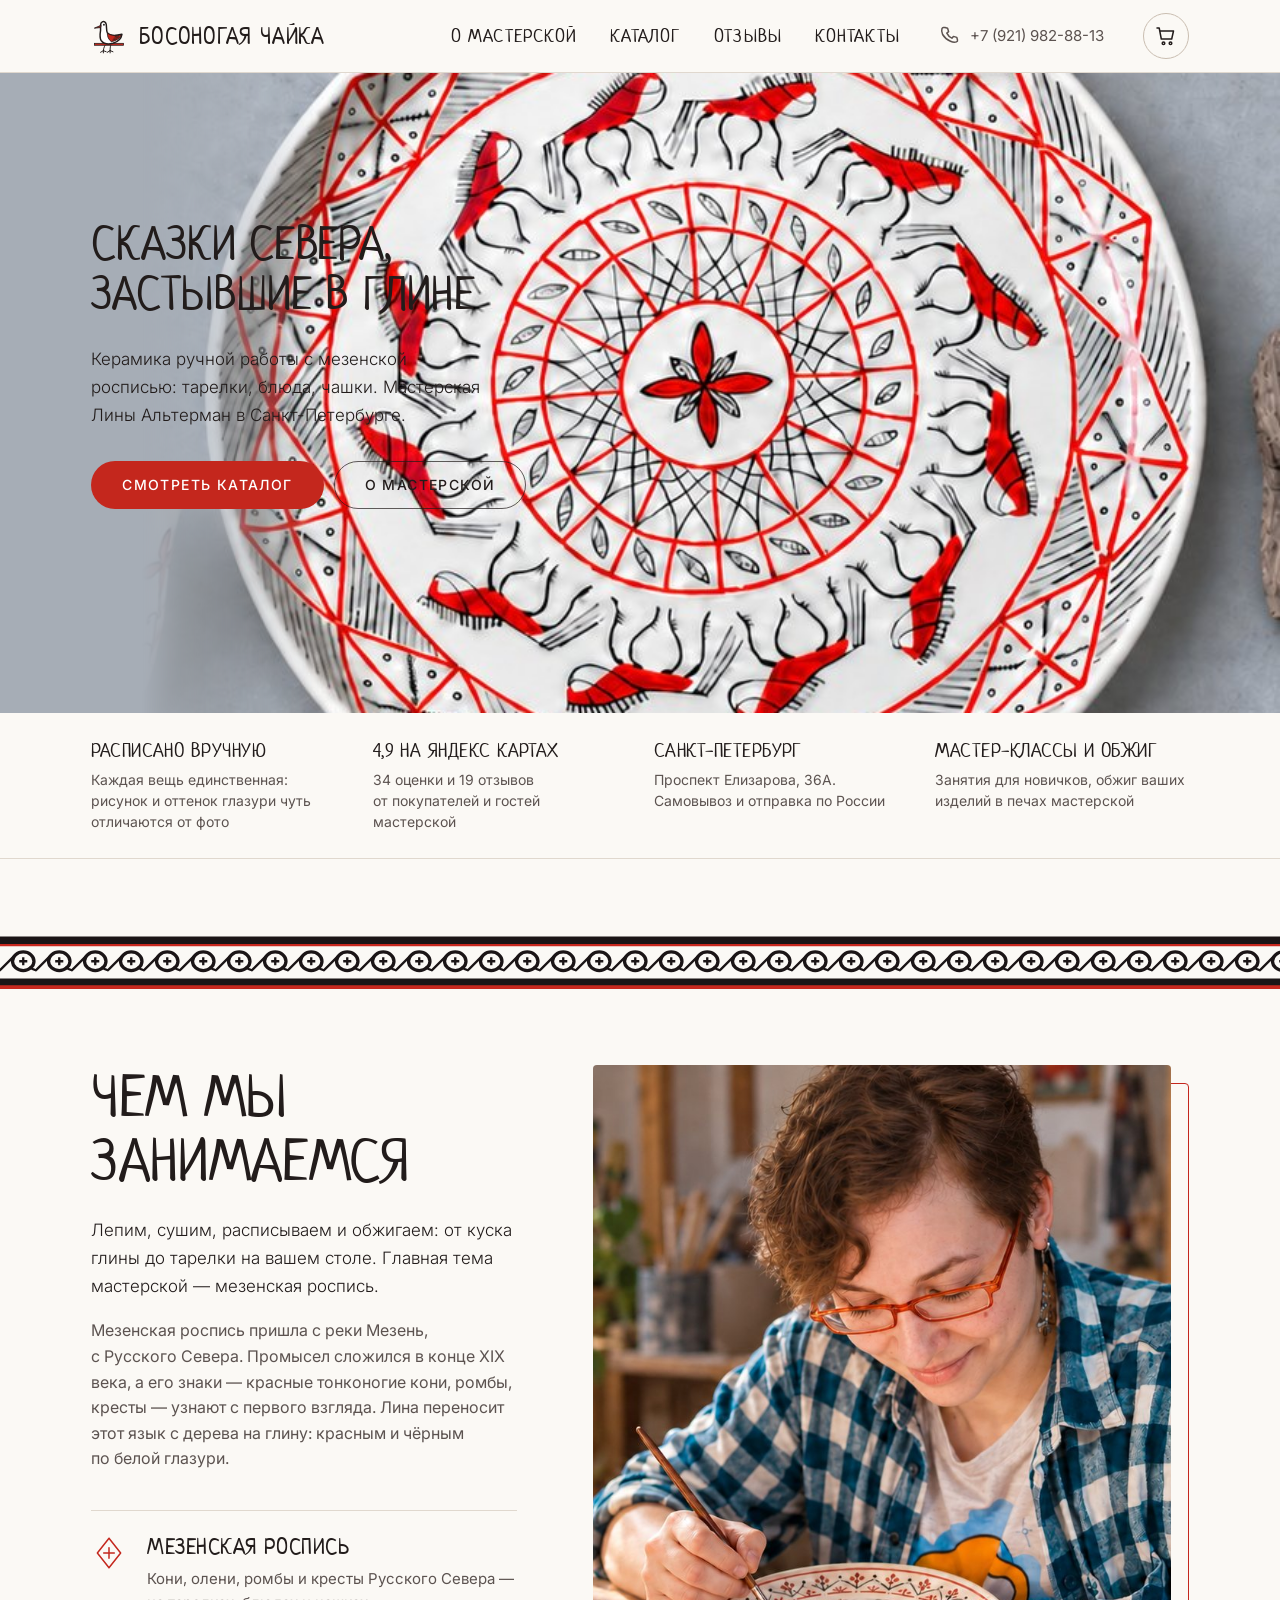
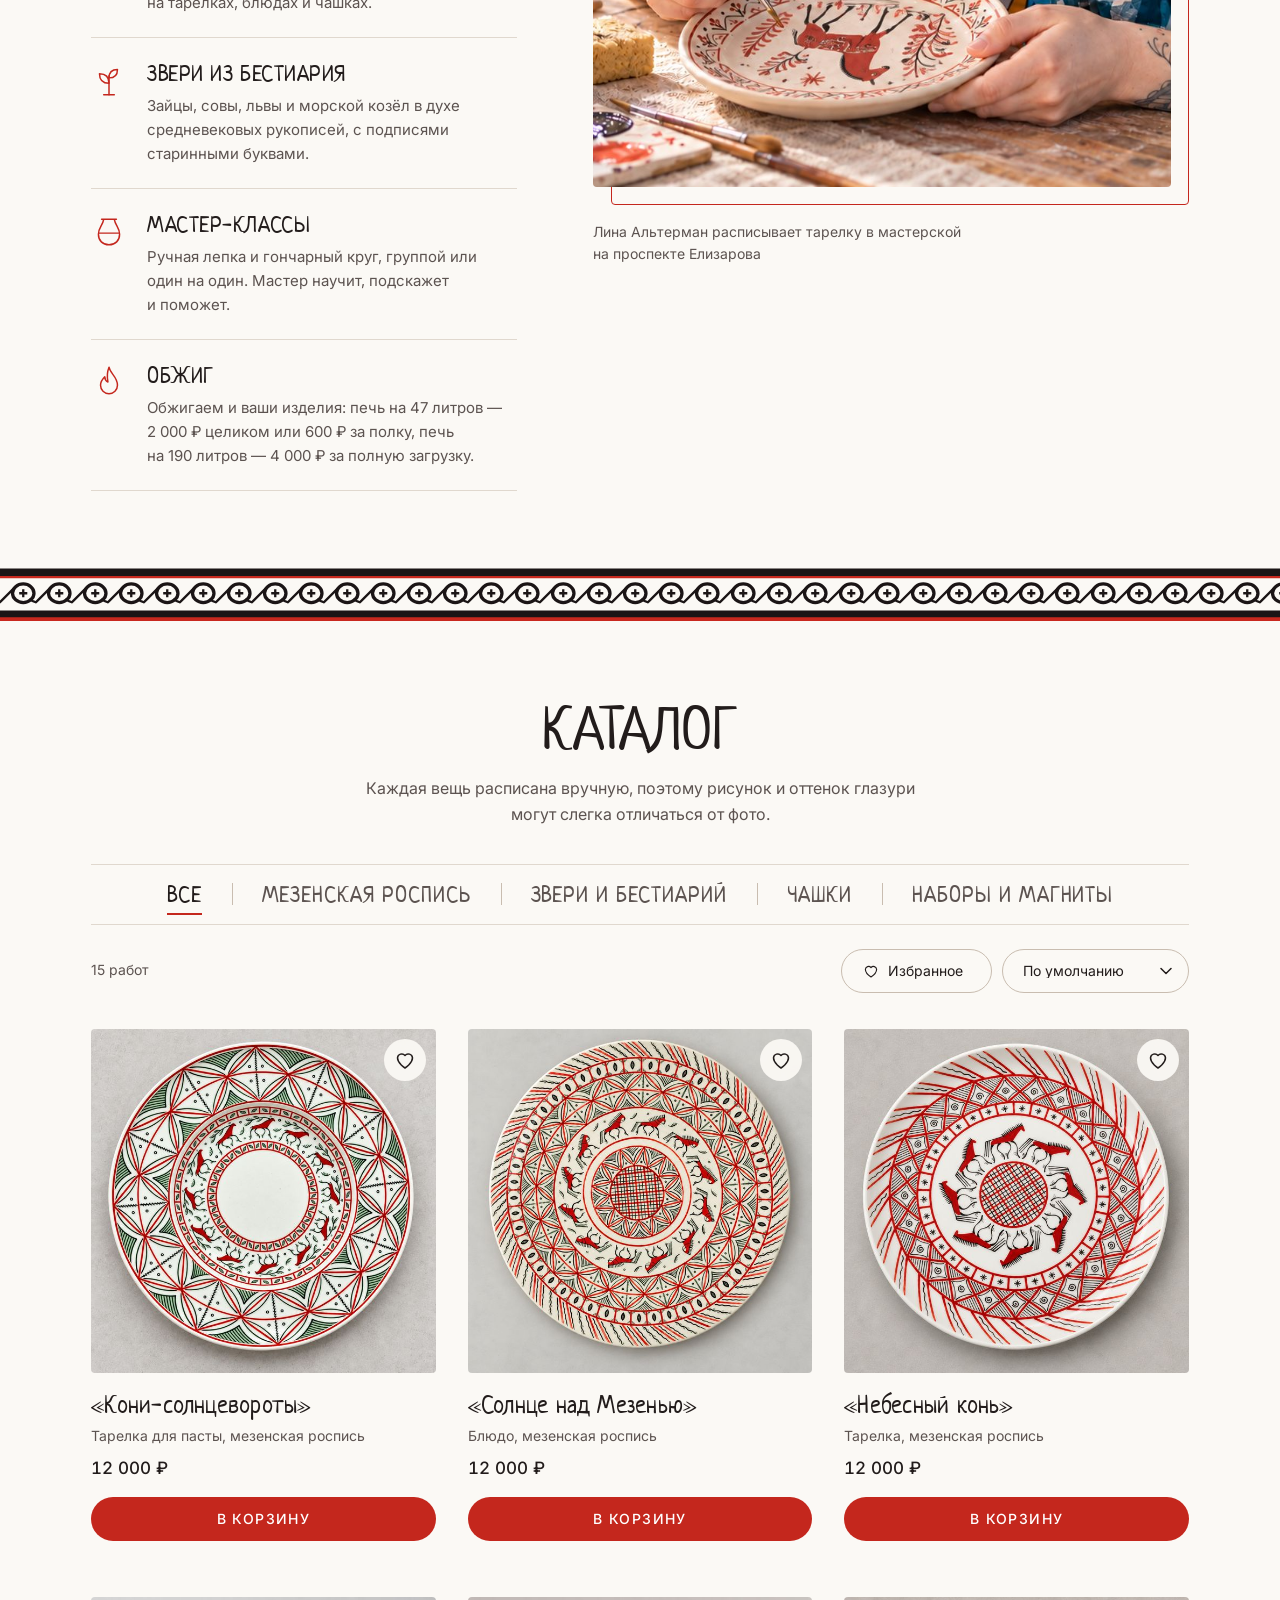
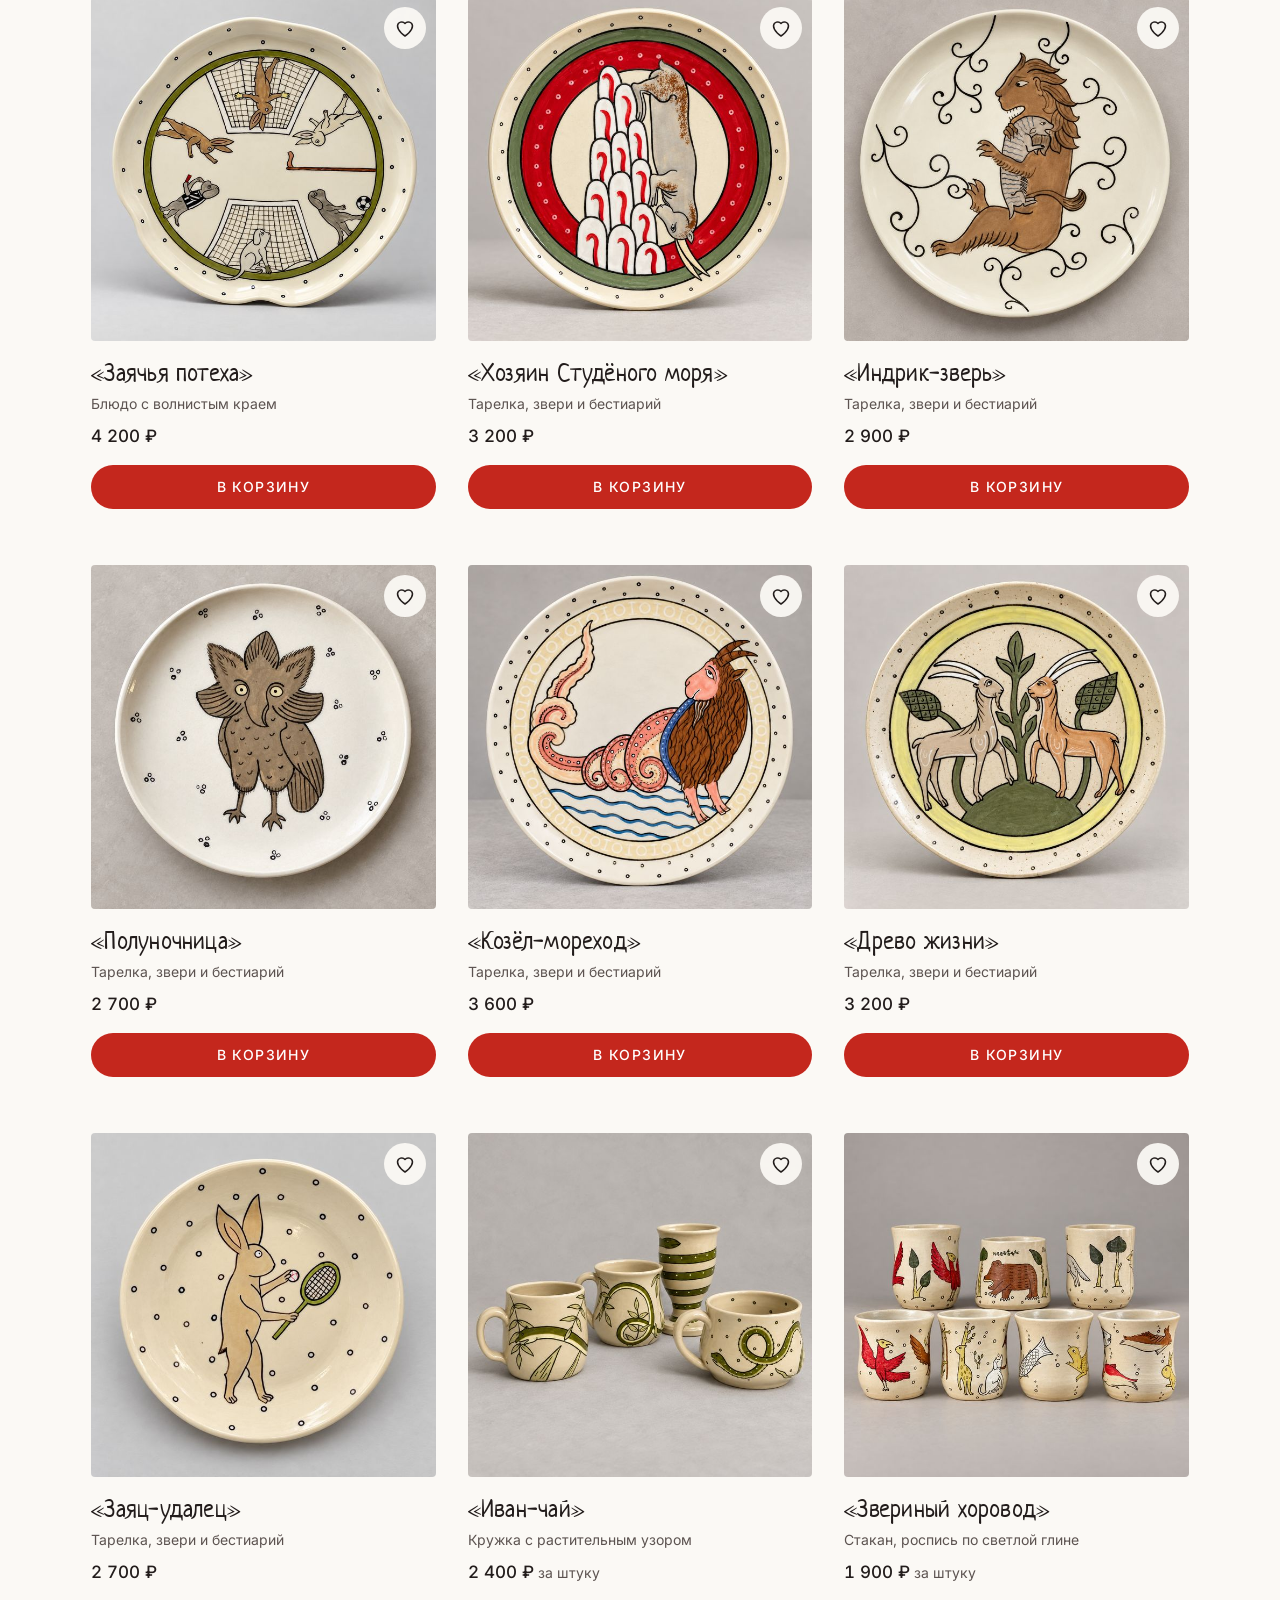
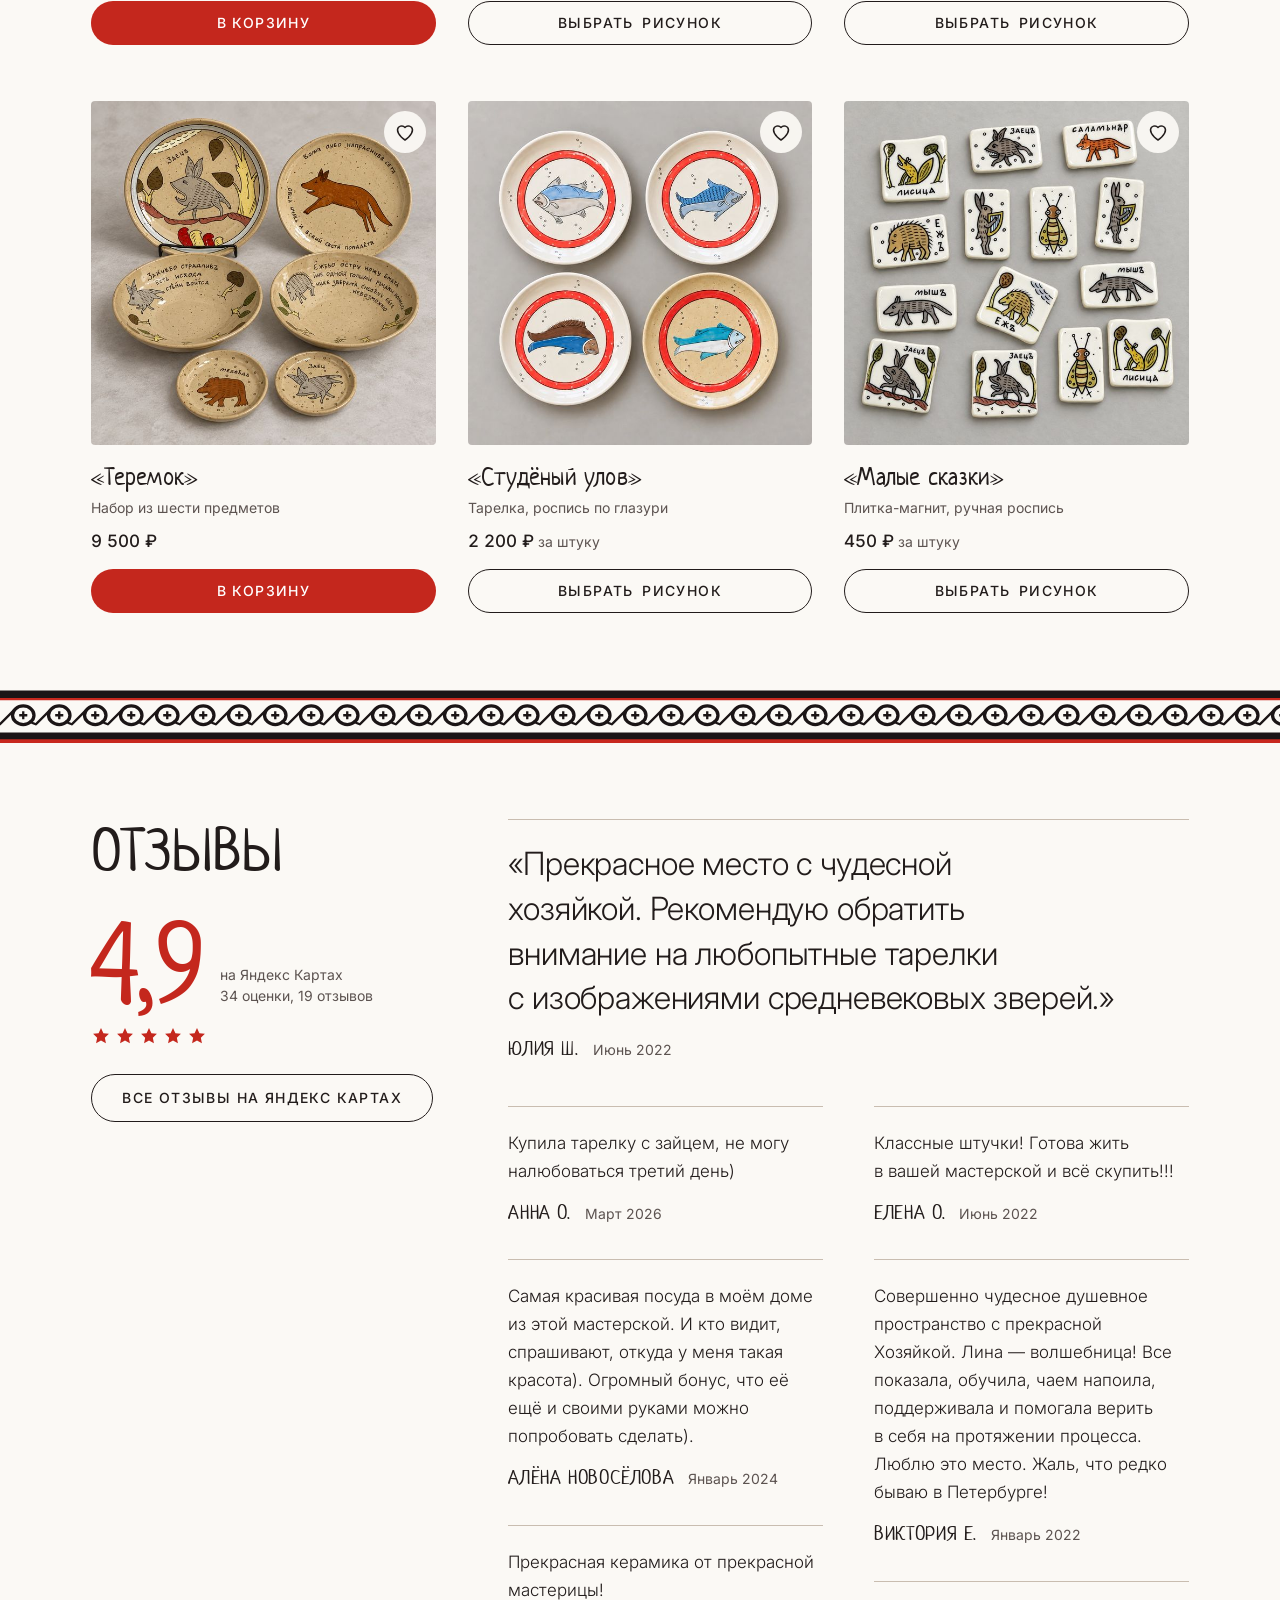
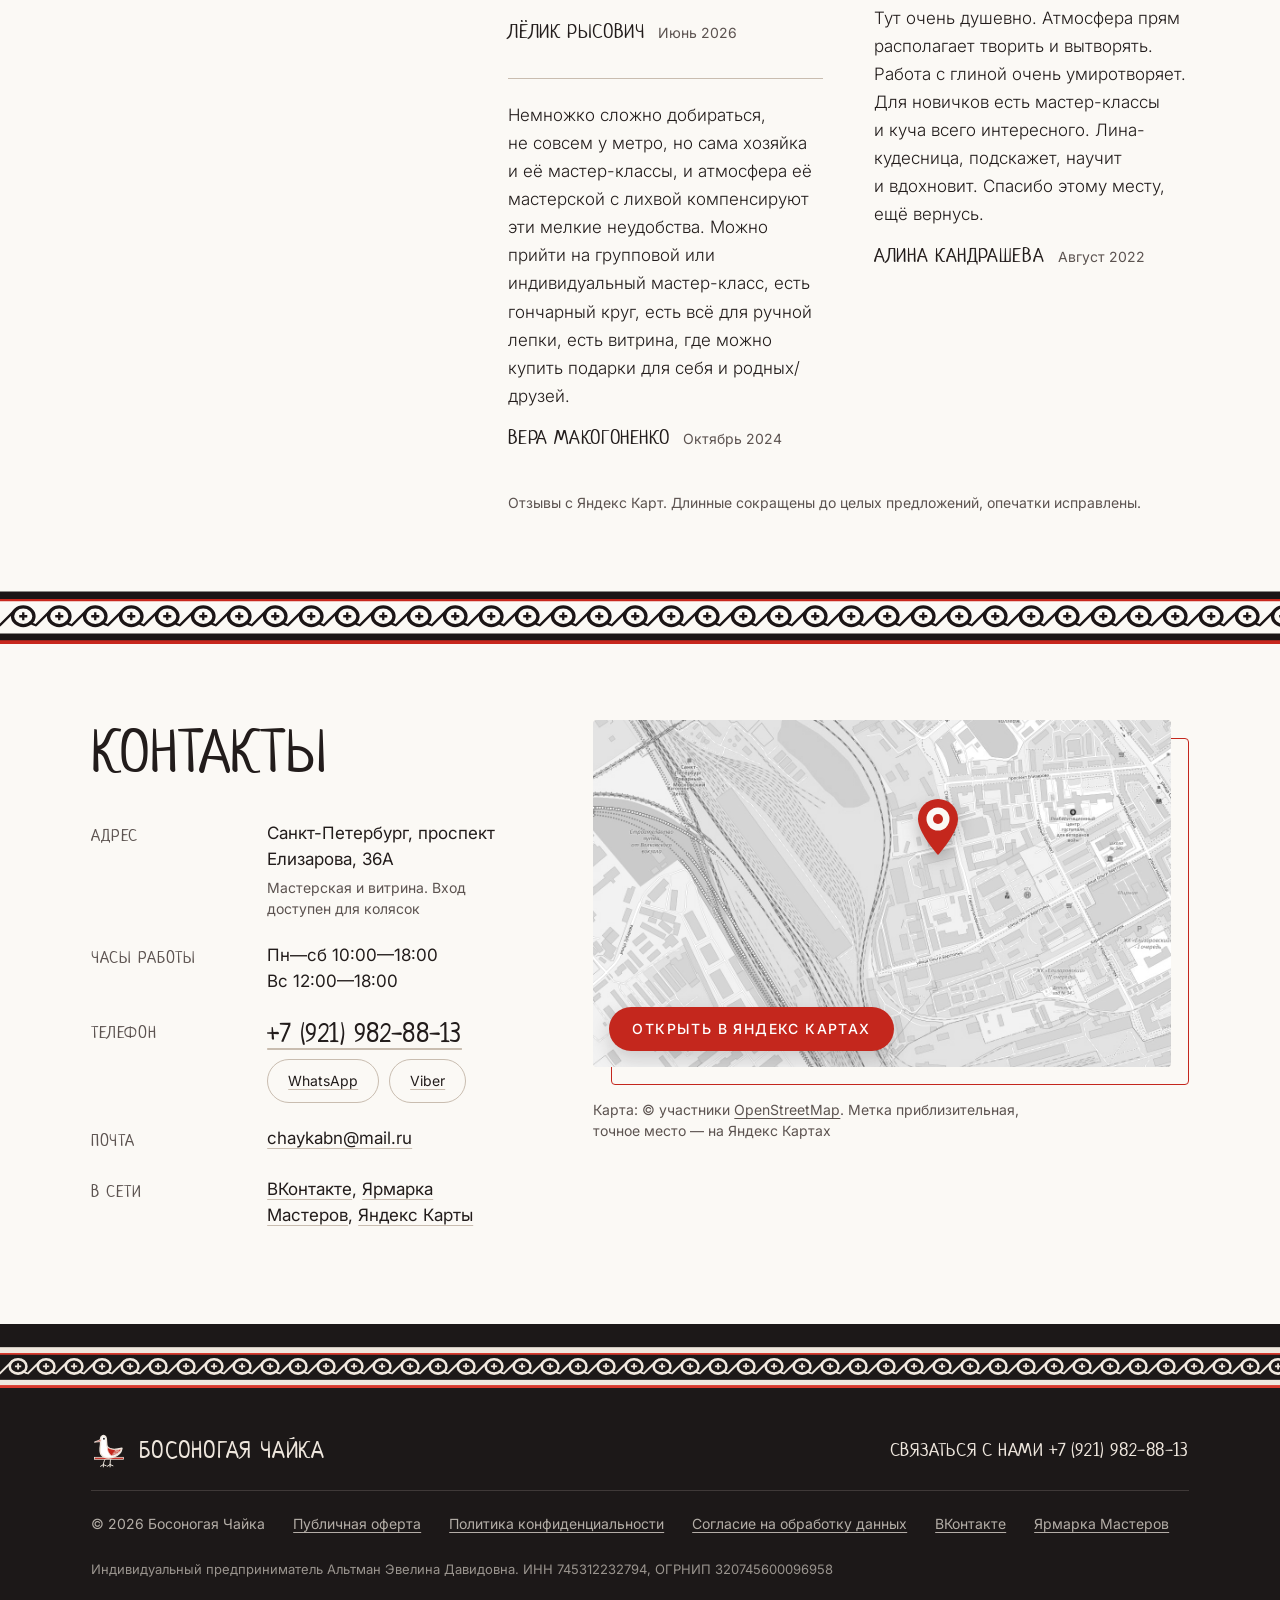
==== index.html @ a116b10f "Add files via upload" ====
<!doctype html>
<html lang="ru">
<head>
<meta charset="utf-8">
<meta name="viewport" content="width=device-width, initial-scale=1, viewport-fit=cover">
<meta name="description" content="Интернет-магазин авторской керамики с мезенской росписью: тарелки, блюда, чашки ручной работы. Мастерская Лины Альтерман, Санкт-Петербург.">
<meta name="theme-color" content="#fbf9f5">
<title>Босоногая Чайка — керамика с мезенской росписью, Санкт-Петербург</title>
<link rel="icon" type="image/svg+xml" href="img/favicon.svg">
<link rel="icon" type="image/png" sizes="64x64" href="img/favicon-64.png">
<link rel="apple-touch-icon" href="img/favicon-180.png">
<link rel="preconnect" href="https://fonts.googleapis.com">
<link rel="preconnect" href="https://fonts.gstatic.com" crossorigin>
<link rel="stylesheet" href="https://fonts.googleapis.com/css2?family=Neucha&family=Inter:wght@300;400;500;600&display=swap">
<style>
/* Босоногая Чайка — интернет-магазин керамики с мезенской росписью.
   Структура и типографика — по референсу Behance «Homme | Internet shop»:
   светлое поле, заголовки капителью Arsenal SC, текст Inter, кнопки-пилюли, тонкие линии.
   Палитра — из главного фото: киноварь и сажа мезенской росписи, белая глазурь, серый бетон. */

:root{
  --bg:#fbf9f5;
  --paper:#ffffff;
  --ink:#221c1b;
  --ink-2:#5c5350;
  --line:#e0d8ce;
  --line-2:#c9bdb0;
  --red:#c4271d;
  --red-deep:#a01e16;
  --red-soft:#f5e5e1;
  --concrete:#a6adb6;
  --dark:#1c1818;
  --cream:#efe7de;
  --f-head:"Neucha","Comic Sans MS","Segoe Print",cursive;
  --f-body:"Inter",system-ui,-apple-system,"Segoe UI",Roboto,Helvetica,Arial,sans-serif;
  --gut:clamp(16px,4vw,56px);
  --wrap:1200px;
  --hh:72px;
  color-scheme:light;
}
*{box-sizing:border-box}
html{scroll-behavior:smooth;-webkit-text-size-adjust:100%}
body{margin:0;background:var(--bg);color:var(--ink);font:400 16px/1.6 var(--f-body);-webkit-font-smoothing:antialiased;text-rendering:optimizeLegibility}
img{display:block;max-width:100%;height:auto}
a{color:inherit}
button,input,select,textarea{font:inherit;color:inherit}
button{cursor:pointer}
[hidden]{display:none!important}
h1,h2,h3,h4,p,ul,ol,dl,dd,figure,blockquote{margin:0}
ul,ol{padding:0;list-style:none}
:focus-visible{outline:2px solid var(--ink);outline-offset:3px;border-radius:2px}
.sr{position:absolute;width:1px;height:1px;overflow:hidden;clip:rect(0 0 0 0);white-space:nowrap}
.skip{position:absolute;left:16px;top:-60px;z-index:200;background:var(--ink);color:#fff;padding:10px 18px;border-radius:999px;text-decoration:none;font-size:14px}
.skip:focus{top:12px}
.ic{width:24px;height:24px;fill:none;stroke:currentColor;stroke-width:1.5;stroke-linecap:round;stroke-linejoin:round;flex:none}
.ic--sm{width:18px;height:18px}
.sprite{position:absolute}
.about__p{margin-top:18px;max-width:34em}
.wrap{max-width:var(--wrap);margin:0 auto;padding-inline:var(--gut)}
.num{font-variant-numeric:tabular-nums}
.nw{white-space:nowrap}

/* ---------- типографика ---------- */
.h1,.h2{font-family:var(--f-head);font-weight:400;text-transform:uppercase;letter-spacing:0.006em;color:var(--ink)}
.h1{font-size:clamp(2.3rem,3.7vw,3.6rem);line-height:1.06}
.h1 span{display:block}
.h2{font-size:clamp(2.3rem,4.6vw,3.7rem);line-height:1.08;text-wrap:balance}
.lead{font-weight:300;font-size:clamp(1.0625rem,1.3vw,1.2rem);line-height:1.65;max-width:34em}
.muted{color:var(--ink-2)}

/* ---------- кнопки ---------- */
.btn{display:inline-flex;align-items:center;justify-content:center;gap:.6em;min-height:48px;padding:0 30px;border:1px solid transparent;border-radius:999px;background:none;font:500 14px/1 var(--f-body);letter-spacing:.1em;text-transform:uppercase;text-decoration:none;white-space:nowrap;transition:background .2s,color .2s,border-color .2s,transform .2s}
.btn--red{background:var(--red);color:#fff}
.btn--red:hover{background:var(--red-deep)}
.btn--line{border-color:var(--ink);color:var(--ink)}
.btn--line:hover{background:var(--ink);color:#fff}
.btn--sm{min-height:44px;padding:0 22px}
.btn[disabled]{opacity:.45;cursor:not-allowed}
.link{background:none;border:0;padding:0;text-decoration:underline;text-underline-offset:.22em;text-decoration-color:var(--line-2);font-size:15px}
.link:hover{text-decoration-color:var(--red)}
.pill{display:inline-flex;align-items:center;gap:8px;min-height:44px;padding:0 20px;border:1px solid var(--line-2);border-radius:999px;background:transparent;font:400 14px/1 var(--f-body);transition:border-color .2s,background .2s}
.pill:hover{border-color:var(--ink)}
.pill[aria-pressed=true]{border-color:var(--red);color:var(--red)}
.pill[aria-pressed=true] .ic{fill:currentColor}
select.pill{appearance:none;-webkit-appearance:none;padding-right:40px;background:url("data:image/svg+xml,%3Csvg xmlns='http://www.w3.org/2000/svg' width='12' height='8' viewBox='0 0 12 8'%3E%3Cpath d='M1 1.5l5 5 5-5' fill='none' stroke='%23221c1b' stroke-width='1.5' stroke-linecap='round' stroke-linejoin='round'/%3E%3C/svg%3E") no-repeat right 16px center}

/* ---------- шапка ---------- */
.hdr{position:sticky;top:env(safe-area-inset-top,0px);z-index:40;background:rgba(251,249,245,.94);-webkit-backdrop-filter:saturate(1.2) blur(10px);backdrop-filter:saturate(1.2) blur(10px);border-bottom:1px solid var(--line)}
.hdr__in{max-width:var(--wrap);margin:0 auto;padding-inline:var(--gut);height:var(--hh);display:flex;align-items:center;gap:clamp(16px,3vw,40px)}
.logo{display:flex;align-items:center;gap:12px;text-decoration:none;flex:none}
.logo svg{width:36px;height:36px;flex:none}
.logo b{white-space:nowrap;font:400 clamp(1.288rem,1.904vw,1.568rem)/1 var(--f-head);letter-spacing:0.032em;text-transform:uppercase;font-weight:400}
.nav{display:flex;flex:none;gap:clamp(18px,2.6vw,36px);margin-left:auto}
.nav a{position:relative;white-space:nowrap;padding:10px 0;font:400 1.19rem/1 var(--f-head);letter-spacing:0.063em;text-transform:uppercase;text-decoration:none}
.nav a::after{content:"";position:absolute;left:0;right:0;bottom:4px;height:1px;background:var(--red);transform:scaleX(0);transform-origin:left;transition:transform .25s}
.nav a:hover::after{transform:scaleX(1)}
.hdr__tel{display:flex;align-items:center;gap:8px;font-size:15px;text-decoration:none;white-space:nowrap;color:var(--ink-2)}
.hdr__tel:hover{color:var(--ink)}
.cartbtn{position:relative;display:grid;place-items:center;width:46px;height:46px;border:1px solid var(--line-2);border-radius:50%;background:none;flex:none;transition:border-color .2s}
.cartbtn:hover{border-color:var(--ink)}
.cartbtn i{position:absolute;top:-5px;right:-5px;min-width:20px;height:20px;padding:0 5px;border-radius:999px;background:var(--red);color:#fff;font:600 12px/20px var(--f-body);font-style:normal;text-align:center}
.burger{display:none;align-items:center;gap:10px;height:46px;padding:0 4px 0 0;border:0;background:none;font:400 1.19rem/1 var(--f-head);letter-spacing:0.063em;text-transform:uppercase}

/* ---------- главный экран ---------- */
.hero{position:relative;background:var(--concrete);overflow:hidden;min-height:clamp(560px,50vw,740px);display:flex}
.hero__media{position:absolute;top:0;right:0;bottom:0;aspect-ratio:16/9;max-width:100%}
.hero__media img{width:100%;height:100%;object-fit:cover;object-position:right center;-webkit-mask-image:linear-gradient(90deg,transparent 0,#000 16%);mask-image:linear-gradient(90deg,transparent 0,#000 16%)}
.hero__copy{position:relative;z-index:1;width:100%;max-width:var(--wrap);margin:0 auto;padding:clamp(48px,6vw,96px) var(--gut) clamp(96px,10.5vw,160px);display:flex;flex-direction:column;justify-content:center;align-items:flex-start}
.hero__copy .lead{margin-top:26px;max-width:23em}
.hero__cta{display:flex;flex-wrap:wrap;gap:10px;margin-top:32px}
.hero .btn--line{border-color:rgba(34,28,27,.7)}

/* ---------- полоса фактов ---------- */
.facts{border-bottom:1px solid var(--line)}
.facts ul{max-width:var(--wrap);margin:0 auto;padding:26px var(--gut);display:grid;grid-template-columns:repeat(4,minmax(0,1fr));gap:28px}
.facts li{font-size:14px;line-height:1.5;color:var(--ink-2)}
.facts b{display:block;margin-bottom:6px;font:400 1.26rem/1.2 var(--f-head);letter-spacing:0.023em;text-transform:uppercase;color:var(--ink)}

/* ---------- узор между блоками ---------- */
.frieze{height:54px;margin-block:clamp(40px,6vw,76px);background:url(img/frieze.svg) repeat-x 0 0/auto 100%}
.frieze--light{background-image:url(img/frieze-light.svg);margin-block:0}

/* ---------- секции ---------- */
section[id]{scroll-margin-top:calc(var(--hh) + 8px)}
.sec{max-width:var(--wrap);margin:0 auto;padding:0 var(--gut)}
.sec--pad{padding-block:clamp(8px,2vw,24px)}

/* ---------- чем занимаемся ---------- */
.about{display:grid;grid-template-columns:minmax(0,5fr) minmax(0,7fr);gap:clamp(32px,6vw,88px);align-items:start}
.about .lead{margin-top:24px}
.acts{display:grid;margin-top:38px;border-top:1px solid var(--line)}
.act{display:grid;grid-template-columns:36px minmax(0,1fr);column-gap:20px;padding:22px 0;border-bottom:1px solid var(--line)}
.act svg{grid-row:1/3;width:36px;height:36px;margin-top:2px;stroke:var(--red);stroke-width:1.4}
.act h3{font:400 1.456rem/1.2 var(--f-head);letter-spacing:0.023em;text-transform:uppercase;margin-bottom:6px}
.act p{font-size:15px;line-height:1.6;color:var(--ink-2)}
.photo{position:sticky;top:calc(var(--hh) + 24px)}
.photo__frame{position:relative;isolation:isolate;padding:0 18px 18px 0}
.photo__frame::before{content:"";position:absolute;inset:18px 0 0 18px;border:1px solid var(--red);border-radius:4px;z-index:-1}
.photo img{width:100%;aspect-ratio:4/5;object-fit:cover;object-position:46% 40%;border-radius:4px;background:#e9e5df}
.photo figcaption{margin-top:16px;max-width:32em;font-size:14px;color:var(--ink-2)}

/* ---------- каталог ---------- */
.cat__head{text-align:center}
.cat__head .h2{display:block}
.cat__head p{margin:16px auto 0;max-width:36em;color:var(--ink-2)}
.tabs{display:flex;justify-content:center;flex-wrap:wrap;margin:36px 0 24px;border-block:1px solid var(--line)}
.tab{position:relative;padding:18px clamp(16px,2.4vw,30px);border:0;background:none;font:400 clamp(1.176rem,1.792vw,1.456rem)/1 var(--f-head);letter-spacing:0.041em;text-transform:uppercase;color:var(--ink-2);transition:color .2s}
.tab+.tab::before{content:"";position:absolute;left:0;top:50%;height:22px;width:1px;background:var(--line-2);transform:translateY(-50%)}
.tab:hover{color:var(--ink)}
.tab[aria-pressed=true]{color:var(--ink)}
.tab[aria-pressed=true]::after{content:"";position:absolute;left:clamp(16px,2.4vw,30px);right:clamp(16px,2.4vw,30px);bottom:9px;height:2px;background:var(--red)}
.bar{display:flex;align-items:center;justify-content:space-between;gap:12px 16px;flex-wrap:wrap;margin-bottom:36px}
.bar__count{font-size:14px;color:var(--ink-2)}
.bar__tools{display:flex;gap:10px;flex-wrap:wrap}
.grid{display:grid;grid-template-columns:repeat(3,minmax(0,1fr));gap:56px 32px}
.card{display:flex;flex-direction:column;gap:6px;min-width:0}
.card__media{position:relative}
.card__media .heart{position:absolute;top:10px;right:10px;width:42px;height:42px;border-color:transparent;background:rgba(251,249,245,.94)}
.card__media .heart:hover{border-color:var(--ink)}
.card__media .heart[aria-pressed=true]{border-color:var(--red)}
.card__img{position:relative;display:block;width:100%;aspect-ratio:1;padding:0;border:0;border-radius:4px;overflow:hidden;background:#e9e5df}
.card__img img{width:100%;height:100%;object-fit:cover;transition:transform .6s cubic-bezier(.2,.7,.2,1)}
.card:hover .card__img img{transform:scale(1.035)}
.card__name{margin-top:12px;text-wrap:balance;font:400 1.568rem/1.15 var(--f-head);letter-spacing:0.009em}
.card__name button{display:block;padding:0;border:0;background:none;text-align:left;font:inherit;letter-spacing:inherit}
.card__name button:hover{color:var(--red)}
.card__kind{font-size:14px;line-height:1.45;color:var(--ink-2)}
.card__price{margin-top:6px;font:500 1.0625rem/1.2 var(--f-body);font-variant-numeric:tabular-nums}
.card__price small{font-weight:400;font-size:14px;color:var(--ink-2);margin-left:4px}
.card__row{display:flex;margin-top:auto;padding-top:12px}
.card__row .btn{flex:1}
.heart{display:grid;place-items:center;flex:none;width:46px;height:46px;border:1px solid var(--line-2);border-radius:50%;background:none;transition:border-color .2s,color .2s}
.heart:hover{border-color:var(--ink)}
.heart[aria-pressed=true]{color:var(--red);border-color:var(--red)}
.heart[aria-pressed=true] .ic{fill:currentColor}
.empty{grid-column:1/-1;padding:64px 0;text-align:center;color:var(--ink-2)}

/* ---------- отзывы ---------- */
.rev{display:grid;grid-template-columns:minmax(0,4fr) minmax(0,8fr);gap:clamp(32px,6vw,96px);align-items:start}
.rev__aside{position:sticky;top:calc(var(--hh) + 32px)}
.score{display:flex;align-items:flex-end;gap:14px;margin-top:32px}
.score b{font:400 clamp(4.5rem,9vw,7.5rem)/.85 var(--f-head);color:var(--red);letter-spacing:0.005em}
.score span{padding-bottom:6px;font-size:14px;line-height:1.5;color:var(--ink-2)}
.stars{display:flex;gap:4px;margin-top:14px;color:var(--red)}
.stars svg{width:20px;height:20px;fill:currentColor}
.rev__aside .btn{margin-top:28px}
.rev__list{column-count:2;column-gap:clamp(28px,4vw,56px)}
.q{break-inside:avoid;padding:22px 0 34px;border-top:1px solid var(--line-2)}
.q blockquote{font:300 1.0625rem/1.65 var(--f-body)}
.q figcaption{display:flex;flex-wrap:wrap;align-items:baseline;gap:4px 14px;margin-top:16px}
.q .who{font:400 1.232rem/1.2 var(--f-head);letter-spacing:0.032em;text-transform:uppercase}
.q .when{font-size:14px;color:var(--ink-2)}
.q--lead{column-span:all;padding-bottom:44px}
.q--lead blockquote{font:300 clamp(1.5rem,2.5vw,2.05rem)/1.4 var(--f-body);letter-spacing:-.005em;text-wrap:balance}
.src{margin-top:8px;font-size:14px;color:var(--ink-2)}

/* ---------- контакты ---------- */
.contacts{display:grid;grid-template-columns:minmax(0,5fr) minmax(0,7fr);gap:clamp(32px,6vw,80px);align-items:start}
.dl{display:grid;grid-template-columns:minmax(0,9.5rem) minmax(0,1fr);gap:22px 24px;margin-top:36px}
.dl dt{padding-top:3px;font:400 1.064rem/1.5 var(--f-head);letter-spacing:0.059em;text-transform:uppercase;color:var(--ink-2)}
.dl dd{font-size:1.0625rem;line-height:1.55}
.dl dd small{display:block;margin-top:4px;font-size:14px;color:var(--ink-2)}
.dl a{text-decoration-color:var(--line-2);text-underline-offset:.22em}
.dl a:hover{text-decoration-color:var(--red)}
.tel{font:400 1.68rem/1.2 var(--f-head);letter-spacing:0.018em;white-space:nowrap}
.msgs{display:flex;flex-wrap:wrap;gap:10px;margin-top:10px}
.map__frame{position:relative;isolation:isolate;padding:0 18px 18px 0}
.map__frame::before{content:"";position:absolute;inset:18px 0 0 18px;border:1px solid var(--red);border-radius:4px;z-index:-1}
.map__box{position:relative;border-radius:4px;overflow:hidden;background:#e9e5df}
.map__box img{width:100%;aspect-ratio:1280/768;object-fit:cover;filter:grayscale(1) contrast(.9) brightness(1.06)}
.map__pin{position:absolute;left:59.7%;top:39.3%;width:48px;height:60px;transform:translate(-50%,-100%);filter:drop-shadow(0 6px 8px rgba(34,28,27,.28))}
.map__act{position:absolute;left:16px;bottom:16px;box-shadow:0 8px 20px rgba(34,28,27,.18)}
.map figcaption{margin-top:14px;max-width:34em;font-size:14px;line-height:1.5;color:var(--ink-2)}
.map figcaption a{text-underline-offset:.2em}

/* ---------- подвал ---------- */
.ftr{margin-top:clamp(56px,8vw,96px);padding-top:22px;background:var(--dark);color:var(--cream)}
.ftr .frieze--light{height:42px;margin:0}
.ftr__in{max-width:var(--wrap);margin:0 auto;padding:44px var(--gut) 24px;display:grid;grid-template-columns:minmax(0,1fr) auto;gap:22px 48px;align-items:center}
.ftr .logo b{color:var(--cream)}
.ftr__c{grid-column:1/-1;display:flex;flex-wrap:wrap;gap:8px 28px;justify-content:flex-start;padding-top:22px;border-top:1px solid rgba(239,231,222,.16);font-size:14px;color:rgba(239,231,222,.72)}
.ftr__c a{text-underline-offset:.22em}
.ftr__req{max-width:var(--wrap);margin:0 auto;padding:0 var(--gut) 40px;font-size:13px;line-height:1.5;color:rgba(239,231,222,.6)}
.ftr__tel{font:400 1.176rem/1.3 var(--f-head);letter-spacing:0.032em;text-transform:uppercase;text-decoration:none;white-space:nowrap}
.ftr__tel:hover{text-decoration:underline;text-underline-offset:.25em}
.ftr :focus-visible{outline-color:var(--cream)}

/* ---------- мобильное меню ---------- */
.menu{position:fixed;inset:0;z-index:90;display:flex;flex-direction:column;background:var(--bg);overflow:auto}
.menu__top{display:flex;align-items:center;justify-content:space-between;height:var(--hh);padding-inline:var(--gut);border-bottom:1px solid var(--line);flex:none}
.menu__info .tel{color:var(--ink)}
.menu nav{display:flex;flex-direction:column;padding:28px var(--gut) 12px}
.menu nav a{padding:16px 0;border-bottom:1px solid var(--line);font:400 2.128rem/1.1 var(--f-head);letter-spacing:0.036em;text-transform:uppercase;text-decoration:none}
.menu__info{padding:24px var(--gut) 32px;color:var(--ink-2);font-size:15px;display:grid;gap:8px}
.menu .frieze{margin:auto 0 28px;flex:none}

/* ---------- окна: товар, корзина, политика ---------- */
.ovl{position:fixed;inset:0;z-index:100;overflow:auto;background:rgba(28,24,24,.55);-webkit-backdrop-filter:blur(3px);backdrop-filter:blur(3px);padding:clamp(0px,3vw,40px) clamp(0px,3vw,40px);overscroll-behavior:contain}
.dlg{position:relative;max-width:1080px;margin:0 auto;background:var(--bg);border-radius:6px}
.dlg--sheet{max-width:920px}
.dlg--doc{max-width:780px}
.ovl--doc{padding-top:0}
.ovl--doc .dlg--doc{margin-top:clamp(0px,3vw,40px)}
.x{position:absolute;top:14px;right:14px;z-index:3;display:grid;place-items:center;width:46px;height:46px;border:1px solid var(--line-2);border-radius:50%;background:var(--bg)}
.x:hover{border-color:var(--ink)}
html.lock{overflow:hidden}

.pm{display:grid;grid-template-columns:minmax(0,1.08fr) minmax(0,1fr)}
.pm__img{position:relative;overflow:hidden;background:#e9e5df;border-radius:6px 0 0 6px;cursor:zoom-in;align-self:start;aspect-ratio:1}
.pm__img img{width:100%;height:100%;object-fit:cover;transition:transform .35s cubic-bezier(.2,.7,.2,1);will-change:transform}
.pm__img.is-zoom{cursor:zoom-out}
.pm__img.is-zoom img{transform:scale(2)}
.pm__hint{position:absolute;left:14px;bottom:14px;padding:8px 14px;border-radius:999px;background:rgba(251,249,245,.92);font-size:13px;color:var(--ink-2);pointer-events:none}
.pm__info{padding:clamp(28px,4vw,56px) clamp(24px,4vw,52px) clamp(28px,4vw,48px)}
.pm__title{padding-right:52px;font:400 clamp(1.904rem,2.912vw,2.576rem)/1.12 var(--f-head);letter-spacing:0.009em}
.pm__kind{margin-top:10px;font-size:15px;color:var(--ink-2)}
.pm__desc{margin-top:22px;font-size:16px;line-height:1.7}
.spec{margin-top:24px;border-top:1px solid var(--line)}
.spec div{display:flex;justify-content:space-between;gap:16px;padding:11px 0;border-bottom:1px solid var(--line);font-size:14.5px}
.spec dt{color:var(--ink-2)}
.spec dd{text-align:right}
.var{margin-top:26px}
.var h3{margin-bottom:12px;font:400 1.12rem/1.2 var(--f-head);letter-spacing:0.059em;text-transform:uppercase;color:var(--ink-2)}
.chips{display:flex;flex-wrap:wrap;gap:8px}
.chip{min-height:40px;padding:0 16px;border:1px solid var(--line-2);border-radius:999px;background:none;font-size:14px;transition:border-color .2s,background .2s,color .2s}
.chip:hover{border-color:var(--ink)}
.chip[aria-checked=true]{border-color:var(--red);background:var(--red-soft);color:var(--red-deep)}
.pm__buy{display:flex;align-items:center;flex-wrap:wrap;gap:14px 16px;margin-top:30px}
.pm__price{margin-right:auto;font:500 1.5rem/1 var(--f-body);font-variant-numeric:tabular-nums}
.pm__price small{font-weight:400;font-size:14px;color:var(--ink-2);margin-left:4px}
.pm__note{margin-top:18px;font-size:13.5px;line-height:1.6;color:var(--ink-2)}
.more{grid-column:1/-1;padding:8px clamp(24px,4vw,52px) clamp(32px,4vw,52px)}
.more h3{padding-top:32px;margin-bottom:22px;border-top:1px solid var(--line);font:400 1.456rem/1.2 var(--f-head);letter-spacing:0.041em;text-transform:uppercase}
.more ul{display:grid;grid-template-columns:repeat(3,minmax(0,1fr));gap:20px}
.mini{display:flex;flex-direction:column;gap:10px;width:100%;padding:0;border:0;background:none;text-align:left}
.mini img{width:100%;aspect-ratio:1;object-fit:cover;border-radius:4px;background:#e9e5df}
.mini b{font:400 1.288rem/1.2 var(--f-head);letter-spacing:0.009em}
.mini span{font-size:14px;color:var(--ink-2)}
.mini:hover b{color:var(--red)}

.sheet{padding:clamp(56px,7vw,80px) clamp(20px,6vw,80px) clamp(40px,5vw,64px)}
.sheet__title{text-align:center;font:400 clamp(2.24rem,4.032vw,3.136rem)/1.1 var(--f-head);letter-spacing:0.027em;text-transform:uppercase;margin-bottom:clamp(28px,4vw,44px)}
.lines{border-top:1px solid var(--line-2)}
.line{display:grid;grid-template-columns:76px minmax(0,1fr) auto auto auto;gap:14px 20px;align-items:center;padding:18px 0;border-bottom:1px solid var(--line-2)}
.line img{width:76px;height:76px;object-fit:cover;border-radius:4px;background:#e9e5df}
.line__t b{display:block;font:400 1.288rem/1.2 var(--f-head);letter-spacing:0.013em}
.line__t span{display:block;margin-top:3px;font-size:14px;color:var(--ink-2)}
.qty{display:inline-flex;align-items:center;gap:6px}
.qty button{display:grid;place-items:center;width:34px;height:34px;border:1px solid var(--line-2);border-radius:50%;background:none;transition:border-color .2s}
.qty button:hover{border-color:var(--ink)}
.qty button .ic{width:16px;height:16px}
.qty output{min-width:30px;padding:5px 0;border-radius:6px;background:var(--red-soft);text-align:center;font-size:14px;font-variant-numeric:tabular-nums}
.line__p{min-width:96px;text-align:right;font-weight:500;font-variant-numeric:tabular-nums}
.line__x{display:grid;place-items:center;width:36px;height:36px;border:0;background:none;color:var(--ink-2)}
.line__x:hover{color:var(--red)}
.sum{margin-top:26px;display:grid;gap:10px}
.sum div{display:flex;justify-content:space-between;gap:20px;font-size:15px}
.sum dt{color:var(--ink-2)}
.sum dd{text-align:right;font-variant-numeric:tabular-nums}
.sum .tot{margin-top:6px;padding-top:16px;border-top:1px solid var(--line-2);font-size:1.15rem}
.sum .tot dt{color:var(--ink)}
.sum .tot dd{font-weight:600}
.sheet__cta{display:flex;flex-direction:column;align-items:center;gap:16px;margin-top:34px}
.sheet__note{max-width:34em;margin:22px auto 0;text-align:center;font-size:13.5px;line-height:1.6;color:var(--ink-2)}
.cart-empty{padding:16px 0 8px;text-align:center}
.cart-empty svg{width:64px;height:64px;margin:0 auto 18px;stroke:var(--red);stroke-width:1.2}
.cart-empty p{margin:0 auto 26px;max-width:24em;color:var(--ink-2)}

.frame{padding:clamp(24px,4vw,44px);border:1px solid var(--ink-2);border-radius:28px;display:grid;gap:12px}
.frame h3{margin-top:14px;text-align:center;font:400 1.288rem/1.2 var(--f-head);letter-spacing:0.045em;text-transform:uppercase}
.frame h3:first-child{margin-top:0}
.row2{display:grid;grid-template-columns:1fr 1fr;gap:12px}
.field{display:block}
.field input,.field textarea{width:100%;min-height:50px;padding:0 22px;border:1px solid var(--line-2);border-radius:999px;background:var(--paper);font-size:16px;transition:border-color .2s}
.field textarea{min-height:110px;padding:16px 22px;border-radius:24px;resize:vertical;line-height:1.5}
.field input::placeholder,.field textarea::placeholder{color:#8a807b}
.field input:focus,.field textarea:focus{outline:none;border-color:var(--ink)}
.field.is-bad input,.field.is-bad textarea{border-color:var(--red)}
.seg{display:grid;grid-template-columns:1fr 1fr;gap:12px}
.seg label{position:relative;display:block}
.seg input{position:absolute;opacity:0;inset:0;width:100%;height:100%;margin:0;cursor:pointer}
.seg span{display:flex;align-items:center;justify-content:center;min-height:50px;padding:0 16px;border:1px solid var(--line-2);border-radius:999px;background:var(--paper);text-align:center;font-size:14.5px;line-height:1.3;transition:border-color .2s,background .2s}
.seg input:checked+span{border-color:var(--red);background:var(--red-soft);color:var(--red-deep)}
.seg input:focus-visible+span{outline:2px solid var(--ink);outline-offset:3px}
.hint{text-align:center;font-size:13.5px;line-height:1.55;color:var(--ink-2)}
.chk{display:flex;gap:12px;align-items:flex-start;margin-top:6px;font-size:14px;line-height:1.5;color:var(--ink-2)}
.chk input{flex:none;width:20px;height:20px;margin:2px 0 0;accent-color:var(--red)}
.chk.is-bad{color:var(--red)}
.chk a{text-underline-offset:.2em}
.err{min-height:1.4em;text-align:center;font-size:14px;color:var(--red)}
.frame__cta{display:flex;flex-direction:column;align-items:center;gap:16px;margin-top:6px}
.order{margin:0 0 24px;padding:22px 24px;border:1px solid var(--line-2);border-radius:20px;background:var(--paper);font:400 14.5px/1.65 var(--f-body);white-space:pre-wrap;word-break:break-word}
.done__act{display:flex;flex-wrap:wrap;gap:12px;justify-content:center}
.done p{max-width:34em;margin:0 auto 24px;text-align:center;color:var(--ink-2)}
.done p.hint--call{margin:28px auto 6px}
.done .tel{display:block;margin:0;text-align:center}
.toast{position:fixed;left:50%;bottom:calc(20px + env(safe-area-inset-bottom,0px));z-index:120;display:flex;align-items:center;gap:16px;max-width:calc(100% - 32px);padding:12px 12px 12px 22px;border-radius:999px;background:var(--ink);color:#fff;font-size:14px;line-height:1.35;box-shadow:0 12px 32px rgba(28,24,24,.3);transform:translate(-50%,24px);opacity:0;pointer-events:none;transition:opacity .25s,transform .25s}
.toast.is-on{transform:translate(-50%,0);opacity:1;pointer-events:auto}
.toast button{flex:none;min-height:36px;padding:0 16px;border:0;border-radius:999px;background:#fff;color:var(--ink);font:500 13px/1 var(--f-body);letter-spacing:.06em;text-transform:uppercase}

/* ---------- документы: оферта, политика, согласие ---------- */
.doc__bar{position:sticky;top:0;z-index:4;display:flex;align-items:center;justify-content:space-between;gap:16px;padding:10px 12px 10px clamp(20px,5vw,56px);background:var(--bg);border-bottom:1px solid var(--line);border-radius:6px 6px 0 0}
.doc__name{font:400 1.29rem/1.2 var(--f-head);letter-spacing:.01em;text-transform:uppercase;color:var(--ink-2)}
.x--bar{position:static;flex:none}
.doc{padding:clamp(28px,4vw,48px) clamp(20px,5vw,56px) clamp(36px,5vw,56px)}
.doc__title{font:400 clamp(2.2rem,5.2vw,3.2rem)/1.05 var(--f-head);letter-spacing:.006em;text-transform:uppercase;text-wrap:balance}
.doc__sub{margin-top:12px;max-width:34em;font-size:1.0625rem;line-height:1.5;color:var(--ink-2);text-wrap:pretty}
.doc__date{margin-top:8px;font-size:14px;color:var(--ink-2)}
.doc h3{display:grid;grid-template-columns:3.3rem minmax(0,1fr);margin-top:44px;font:400 clamp(1.5rem,2.6vw,1.8rem)/1.2 var(--f-head);letter-spacing:.01em;text-transform:uppercase}
.doc h3 .n{color:var(--red)}
.doc .c{display:grid;grid-template-columns:3.3rem minmax(0,1fr);margin-top:12px;font-size:16px;line-height:1.6}
.doc .n{font-variant-numeric:tabular-nums}
.doc .c .n{color:var(--ink-2)}
.doc .t{text-wrap:pretty}
.doc .dash{margin:8px 0 0 3.3rem;font-size:16px;line-height:1.6}
.doc .dash li{position:relative;padding-left:1.5em;margin-top:6px}
.doc .dash li::before{content:"—";position:absolute;left:0;color:var(--ink-2)}
.doc a{text-decoration-color:var(--line-2);text-underline-offset:.2em}
.doc a:hover{text-decoration-color:var(--red)}
.doc b{font-weight:600}
.doc__end{display:flex;margin-top:40px;padding-top:24px;border-top:1px solid var(--line)}

/* ---------- адаптив ---------- */
@media (max-width:1239px){
  .hdr__tel{display:none}
}
@media (max-width:1179px){
  .hero{display:flex;flex-direction:column;min-height:0}
  .hero__copy{order:-1}
  .hero__copy{padding:clamp(36px,6vw,56px) var(--gut) 24px}
  .hero__media{position:relative;top:auto;right:auto;bottom:auto;width:100%;aspect-ratio:16/9}
  .hero__media img{-webkit-mask-image:linear-gradient(180deg,transparent 0,#000 24%);mask-image:linear-gradient(180deg,transparent 0,#000 24%);object-position:center}
  .h1{font-size:clamp(2.4rem,7.4vw,4rem)}
}
@media (max-width:1040px){
  .nav,.hdr__tel{display:none}
  .cartbtn{margin-left:auto}
  .burger{display:inline-flex}
  .facts ul{grid-template-columns:1fr 1fr;gap:24px 28px}
  .about,.contacts,.rev{grid-template-columns:minmax(0,1fr)}
  .rev__aside{position:static}
  .photo{position:static}
  .photo img{aspect-ratio:4/3;object-position:50% 42%}
  .rev__list{column-count:2}
}
@media (max-width:900px){
  .grid{grid-template-columns:repeat(2,minmax(0,1fr));gap:44px 20px}
  .tabs{flex-wrap:nowrap;justify-content:flex-start;overflow-x:auto;scrollbar-width:none;margin-inline:calc(var(--gut) * -1);padding-inline:var(--gut)}
  .tabs::-webkit-scrollbar{display:none}
  .tab{flex:none}
  .pm{grid-template-columns:1fr}
  .pm__img{border-radius:6px 6px 0 0}
  .ftr__in{grid-template-columns:minmax(0,1fr);justify-items:start;gap:20px}
  .ftr__tel{white-space:normal}
}
@media (max-width:640px){
  :root{--hh:64px}
  .burger span{display:none}
  .burger{width:46px;padding:0;justify-content:center}
  .bar{align-items:stretch}
  .bar__count{width:100%}
  .bar__tools{width:100%;flex-wrap:nowrap}
  .bar__tools .pill{flex:1;justify-content:center;padding-inline:14px}
  .hero__media{aspect-ratio:780/941}
  .h1{font-size:clamp(2rem,10.6vw,2.9rem)}
  .frieze{height:42px}
  .facts ul{grid-template-columns:1fr;gap:20px}
  .rev__list{column-count:1}
  .dl{grid-template-columns:1fr;gap:4px}
  .dl dt{padding-top:14px}
  .grid{gap:36px 14px}
  .card__name{font-size:1.32rem;min-height:2.3em}
  .card__price{font-size:1rem}
    .btn{padding:0 20px}
  .lg{display:none}
  .pm__buy .btn{flex:1}
  .more ul{grid-template-columns:repeat(3,minmax(0,1fr));gap:12px}
  .mini b{font-size:1.12rem}
  .line{grid-template-columns:64px minmax(0,1fr) auto;gap:10px 14px}
  .line img{width:64px;height:64px}
  .line .qty{grid-column:2;grid-row:2}
  .line__p{grid-column:3;grid-row:2;min-width:0}
  .line__x{grid-column:3;grid-row:1;justify-self:end}
  .row2,.seg{grid-template-columns:1fr}
  .ovl{padding:0}
  .dlg{border-radius:0;min-height:100%}
  .doc__bar{border-radius:0}
  .ovl--doc .dlg--doc{margin-top:0}
  .doc h3,.doc .c{grid-template-columns:2.7rem minmax(0,1fr)}
  .doc .dash{margin-left:2.7rem}
  .doc .c,.doc .dash{font-size:15px}
  .toast{width:calc(100% - 32px);border-radius:24px}
}
@media (max-width:480px){
  .btn{white-space:normal;text-align:center;line-height:1.25;padding-block:10px}
}
@media (max-width:380px){
  .logo b{font-size:1.2rem}
  .logo svg{width:30px;height:30px}
  .card__name{font-size:1.18rem}
  .card__kind{font-size:13px}
}
@media (prefers-reduced-motion:reduce){
  html{scroll-behavior:auto}
  *,*::before,*::after{transition:none!important;animation:none!important}
}
</style>
</head>
<body>
<a class="skip" href="#catalog">К каталогу</a>

<header class="hdr" id="hdr">
  <div class="hdr__in">
    <a class="logo" href="#top" aria-label="Босоногая Чайка, на главную">
      <svg class="mark" viewBox="0 0 64 64" aria-hidden="true"><use href="#i-gull"/></svg>
      <b>Босоногая Чайка</b>
    </a>
    <nav class="nav" aria-label="Разделы сайта">
      <a href="#about">О мастерской</a>
      <a href="#catalog">Каталог</a>
      <a href="#reviews">Отзывы</a>
      <a href="#contacts">Контакты</a>
    </nav>
    <a class="hdr__tel" href="tel:+79219828813"><svg class="ic" aria-hidden="true"><use href="#i-phone"/></svg><span>+7 (921) 982-88-13</span></a>
    <button class="cartbtn" type="button" data-act="cart-open" aria-label="Корзина"><svg class="ic" aria-hidden="true"><use href="#i-cart"/></svg><i id="cart-n" hidden>0</i></button>
    <button class="burger" type="button" data-act="menu-open" aria-label="Открыть меню" aria-expanded="false"><svg class="ic" aria-hidden="true"><use href="#i-menu"/></svg><span>Меню</span></button>
  </div>
</header>

<main id="main">

<section class="hero" id="top" aria-labelledby="h1">
  <div class="hero__media">
    <picture>
      <source media="(max-width:640px)" srcset="img/hero-m.jpg">
      <img src="img/hero.jpg" width="1672" height="941" alt="Тарелка с мезенской росписью: красные кони по кругу. Рядом чашка и керамические магниты на сером бетоне" fetchpriority="high">
    </picture>
  </div>
  <div class="hero__copy">
    <h1 class="h1" id="h1"><span>Сказки Севера,</span><span>застывшие в&nbsp;глине</span></h1>
    <p class="lead">Керамика ручной работы с&nbsp;мезенской росписью: тарелки, блюда, чашки. Мастерская Лины Альтерман в&nbsp;<span class="nw">Санкт-Петербурге</span>.</p>
    <div class="hero__cta">
      <a class="btn btn--red" href="#catalog">Смотреть каталог</a>
      <a class="btn btn--line" href="#about">О мастерской</a>
    </div>
  </div>
</section>

<section class="facts" aria-label="Коротко о мастерской">
  <ul>
    <li><b>Расписано вручную</b>Каждая вещь единственная: рисунок и оттенок глазури чуть отличаются от фото</li>
    <li><b>4,9 на Яндекс Картах</b>34 оценки и 19 отзывов от покупателей и гостей мастерской</li>
    <li><b class="nw">Санкт-Петербург</b>Проспект Елизарова, 36А. Самовывоз и отправка по России</li>
    <li><b>Мастер-классы и обжиг</b>Занятия для новичков, обжиг ваших изделий в печах мастерской</li>
  </ul>
</section>

<div class="frieze" aria-hidden="true"></div>

<section class="sec about" id="about" aria-labelledby="about-h">
  <div class="about__text">
    <h2 class="h2" id="about-h">Чем мы занимаемся</h2>
    <p class="lead">Лепим, сушим, расписываем и обжигаем: от куска глины до тарелки на вашем столе. Главная тема мастерской&nbsp;— мезенская роспись.</p>
    <p class="about__p muted">Мезенская роспись пришла с&nbsp;реки Мезень, с&nbsp;Русского Севера. Промысел сложился в&nbsp;конце XIX века, а&nbsp;его знаки&nbsp;— красные тонконогие кони, ромбы, кресты&nbsp;— узнают с&nbsp;первого взгляда. Лина переносит этот язык с&nbsp;дерева на&nbsp;глину: красным и&nbsp;чёрным по&nbsp;белой глазури.</p>
    <div class="acts">
      <div class="act">
        <svg class="ic" viewBox="0 0 34 34" aria-hidden="true"><path d="M17 3l11 14-11 14L6 17z"/><path d="M17 12v10M12 17h10"/></svg>
        <h3>Мезенская роспись</h3>
        <p>Кони, олени, ромбы и кресты Русского Севера&nbsp;— на тарелках, блюдах и чашках.</p>
      </div>
      <div class="act">
        <svg class="ic" viewBox="0 0 34 34" aria-hidden="true"><path d="M17 31V13"/><path d="M17 20c-6 0-9-3-9-9 6 0 9 3 9 9zM17 15c5 0 8-3 8-8-5 0-8 3-8 8z"/><path d="M12 31h10"/></svg>
        <h3>Звери из бестиария</h3>
        <p>Зайцы, совы, львы и морской козёл в&nbsp;духе средневековых рукописей, с&nbsp;подписями старинными буквами.</p>
      </div>
      <div class="act">
        <svg class="ic" viewBox="0 0 34 34" aria-hidden="true"><path d="M10 6h14M12 6c-1 6-5 8-5 14 0 6 4 10 10 10s10-4 10-10c0-6-4-8-5-14"/><path d="M8 19h18"/></svg>
        <h3>Мастер-классы</h3>
        <p>Ручная лепка и гончарный круг, группой или один на один. Мастер научит, подскажет и&nbsp;поможет.</p>
      </div>
      <div class="act">
        <svg class="ic" viewBox="0 0 34 34" aria-hidden="true"><path d="M17 3c1 6 8 9 8 17a8 8 0 0 1-16 0c0-4 2-6 4-8 0 3 1 4 3 5-1-5-1-9 1-14z"/></svg>
        <h3>Обжиг</h3>
        <p>Обжигаем и ваши изделия: печь на&nbsp;47&nbsp;литров&nbsp;— 2&nbsp;000&nbsp;₽ целиком или 600&nbsp;₽ за&nbsp;полку, печь на&nbsp;190&nbsp;литров&nbsp;— 4&nbsp;000&nbsp;₽ за&nbsp;полную загрузку.</p>
      </div>
    </div>
  </div>
  <figure class="photo">
    <div class="photo__frame"><img src="img/lina.jpg" width="1672" height="941" loading="lazy" alt="Мастер Лина Альтерман расписывает тарелку красной краской. Вокруг кисти, баночки с краской и керамика на полках"></div>
    <figcaption>Лина Альтерман расписывает тарелку в мастерской на проспекте Елизарова</figcaption>
  </figure>
</section>

<div class="frieze" aria-hidden="true"></div>

<section class="sec cat" id="catalog" aria-labelledby="cat-h">
  <div class="cat__head">
    <h2 class="h2" id="cat-h">Каталог</h2>
    <p>Каждая вещь расписана вручную, поэтому рисунок и оттенок глазури могут слегка отличаться от фото.</p>
  </div>
  <div class="tabs" id="tabs" role="group" aria-label="Разделы каталога"></div>
  <div class="bar">
    <span class="bar__count" id="count" aria-live="polite"></span>
    <div class="bar__tools">
      <button class="pill" type="button" id="fav-only" data-act="fav-filter" aria-pressed="false"><svg class="ic ic--sm" aria-hidden="true"><use href="#i-heart"/></svg><span>Избранное</span><span id="fav-n"></span></button>
      <select class="pill" id="sort" aria-label="Порядок показа">
        <option value="def">По умолчанию</option>
        <option value="asc">Сначала дешёвые</option>
        <option value="desc">Сначала дорогие</option>
      </select>
    </div>
  </div>
  <ul class="grid" id="grid"></ul>
  <noscript><p class="muted">Для каталога нужен JavaScript. Позвоните мастеру: +7 (921) 982-88-13.</p></noscript>
</section>

<div class="frieze" aria-hidden="true"></div>

<section class="sec rev" id="reviews" aria-labelledby="rev-h">
  <div class="rev__aside">
    <h2 class="h2" id="rev-h">Отзывы</h2>
    <div class="score"><b class="num">4,9</b><span>на Яндекс Картах<br>34 оценки, 19 отзывов</span></div>
    <div class="stars" aria-hidden="true">
      <svg viewBox="0 0 24 24"><path d="M12 2.5l2.9 6.1 6.6.8-4.9 4.6 1.3 6.6L12 17.3l-5.9 3.3 1.3-6.6L2.5 9.4l6.6-.8z"/></svg>
      <svg viewBox="0 0 24 24"><path d="M12 2.5l2.9 6.1 6.6.8-4.9 4.6 1.3 6.6L12 17.3l-5.9 3.3 1.3-6.6L2.5 9.4l6.6-.8z"/></svg>
      <svg viewBox="0 0 24 24"><path d="M12 2.5l2.9 6.1 6.6.8-4.9 4.6 1.3 6.6L12 17.3l-5.9 3.3 1.3-6.6L2.5 9.4l6.6-.8z"/></svg>
      <svg viewBox="0 0 24 24"><path d="M12 2.5l2.9 6.1 6.6.8-4.9 4.6 1.3 6.6L12 17.3l-5.9 3.3 1.3-6.6L2.5 9.4l6.6-.8z"/></svg>
      <svg viewBox="0 0 24 24"><path d="M12 2.5l2.9 6.1 6.6.8-4.9 4.6 1.3 6.6L12 17.3l-5.9 3.3 1.3-6.6L2.5 9.4l6.6-.8z"/></svg>
    </div>
    <a class="btn btn--line" href="https://yandex.ru/maps/org/bosonogaya_chayka/185847892998/reviews/" target="_blank" rel="noopener">Все отзывы на Яндекс Картах</a>
  </div>
  <div>
    <div class="rev__list" id="rev-list"></div>
    <p class="src">Отзывы с Яндекс Карт. Длинные сокращены до целых предложений, опечатки исправлены.</p>
  </div>
</section>

<div class="frieze" aria-hidden="true"></div>

<section class="sec contacts" id="contacts" aria-labelledby="con-h">
  <div>
    <h2 class="h2" id="con-h">Контакты</h2>
    <dl class="dl">
      <dt>Адрес</dt>
      <dd><span class="nw">Санкт-Петербург</span>, проспект Елизарова, 36А<small>Мастерская и витрина. Вход доступен для колясок</small></dd>
      <dt>Часы работы</dt>
      <dd>Пн—сб 10:00—18:00<br>Вс 12:00—18:00</dd>
      <dt>Телефон</dt>
      <dd>
        <a class="tel" href="tel:+79219828813">+7 (921) 982-88-13</a>
        <div class="msgs">
          <a class="pill" href="https://wa.me/79219828813" target="_blank" rel="noopener">WhatsApp</a>
          <a class="pill" href="https://viber.click/+79219828813" target="_blank" rel="noopener">Viber</a>
        </div>
      </dd>
      <dt>Почта</dt>
      <dd><a href="mailto:chaykabn@mail.ru">chaykabn@mail.ru</a></dd>
      <dt>В сети</dt>
      <dd>
        <a href="https://vk.ru/4aika_pottery" target="_blank" rel="noopener">ВКонтакте</a>,
        <a href="https://www.livemaster.ru/linaceramica" target="_blank" rel="noopener">Ярмарка Мастеров</a>,
        <a href="https://yandex.ru/maps/org/bosonogaya_chayka/185847892998/" target="_blank" rel="noopener">Яндекс Карты</a>
      </dd>
    </dl>
  </div>
  <figure class="map">
    <div class="map__frame"><div class="map__box">
      <img src="img/map.jpg" width="1280" height="768" loading="lazy" alt="Карта района: мастерская «Босоногая Чайка» на проспекте Елизарова, 36А">
      <svg class="map__pin" viewBox="0 0 48 60" aria-hidden="true"><path d="M24 58C24 58 4 36 4 22a20 20 0 0 1 40 0c0 14-20 36-20 36z" fill="#c4271d"/><circle cx="24" cy="22" r="11.5" fill="#fbf9f5"/><circle cx="24" cy="22" r="5" fill="#c4271d"/></svg>
      <a class="btn btn--red btn--sm map__act" href="https://yandex.ru/maps/org/bosonogaya_chayka/185847892998/" target="_blank" rel="noopener">Открыть в Яндекс Картах</a>
    </div></div>
    <figcaption>Карта: © участники <a href="https://www.openstreetmap.org/copyright" target="_blank" rel="noopener">OpenStreetMap</a>. Метка приблизительная, точное место&nbsp;— на Яндекс Картах</figcaption>
  </figure>
</section>

</main>

<footer class="ftr">
  <div class="frieze frieze--light" aria-hidden="true"></div>
  <div class="ftr__in">
    <a class="logo" href="#top" aria-label="Босоногая Чайка, наверх">
      <svg class="mark" viewBox="0 0 64 64" aria-hidden="true"><use href="#i-gull"/></svg>
      <b>Босоногая Чайка</b>
    </a>
    <a class="ftr__tel" href="tel:+79219828813">Связаться с нами +7 (921) 982-88-13</a>
    <div class="ftr__c">
      <span>© 2026 Босоногая Чайка</span>
      <a href="#offer" data-act="doc-open" data-doc="offer">Публичная оферта</a>
      <a href="#policy" data-act="doc-open" data-doc="policy">Политика конфиденциальности</a>
      <a href="#consent" data-act="doc-open" data-doc="consent">Согласие на обработку данных</a>
      <a href="https://vk.ru/4aika_pottery" target="_blank" rel="noopener">ВКонтакте</a>
      <a href="https://www.livemaster.ru/linaceramica" target="_blank" rel="noopener">Ярмарка Мастеров</a>
    </div>
  </div>
  <p class="ftr__req">Индивидуальный предприниматель Альтман Эвелина Давидовна. ИНН 745312232794, ОГРНИП 320745600096958</p>
</footer>

<!-- мобильное меню -->
<div class="menu" id="menu" role="dialog" aria-modal="true" aria-label="Меню" hidden>
  <div class="menu__top">
    <a class="logo" href="#top" data-act="menu-close" aria-label="Босоногая Чайка, на главную">
      <svg class="mark" viewBox="0 0 64 64" aria-hidden="true"><use href="#i-gull"/></svg>
      <b>Босоногая Чайка</b>
    </a>
    <button class="burger" type="button" data-act="menu-close" aria-label="Закрыть меню"><svg class="ic" aria-hidden="true"><use href="#i-x"/></svg><span>Закрыть</span></button>
  </div>
  <nav aria-label="Разделы сайта">
    <a href="#about" data-act="menu-close">О мастерской</a>
    <a href="#catalog" data-act="menu-close">Каталог</a>
    <a href="#reviews" data-act="menu-close">Отзывы</a>
    <a href="#contacts" data-act="menu-close">Контакты</a>
  </nav>
  <div class="menu__info">
    <a class="tel" href="tel:+79219828813">+7 (921) 982-88-13</a>
    <span>Проспект Елизарова, 36А, Санкт-Петербург</span>
    <span>Пн—сб 10:00—18:00, вс 12:00—18:00</span>
  </div>
  <div class="frieze" aria-hidden="true"></div>
</div>

<!-- окно товара -->
<div class="ovl" id="ovl-product" role="dialog" aria-modal="true" aria-label="Карточка товара" hidden>
  <div class="dlg">
    <button class="x" type="button" data-act="close" aria-label="Закрыть"><svg class="ic" aria-hidden="true"><use href="#i-x"/></svg></button>
    <div id="pm-view"></div>
  </div>
</div>

<!-- корзина и оформление -->
<div class="ovl" id="ovl-cart" role="dialog" aria-modal="true" aria-label="Корзина" hidden>
  <div class="dlg dlg--sheet">
    <button class="x" type="button" data-act="close" aria-label="Закрыть"><svg class="ic" aria-hidden="true"><use href="#i-x"/></svg></button>
    <div class="sheet" id="cart-view"></div>
  </div>
</div>

<!-- оферта, политика конфиденциальности и согласие: собираются из legal.txt -->
<div class="ovl ovl--doc" id="ovl-offer" role="dialog" aria-modal="true" aria-label="Публичная оферта" hidden>
<div class="dlg dlg--doc">
<div class="doc__bar"><span class="doc__name">Публичная оферта</span><button class="x x--bar" type="button" data-act="close" aria-label="Закрыть"><svg class="ic" aria-hidden="true"><use href="#i-x"/></svg></button></div>
<article class="doc">
<h2 class="doc__title">Публичная оферта</h2>
<p class="doc__sub">о заключении договора розничной купли-продажи товаров дистанционным способом</p>
<p class="doc__date">Редакция от 26 сентября 2026 г.</p>
<section><h3><span class="n">1.</span><span>Общие положения</span></h3>
<p class="c"><span class="n">1.1.</span><span class="t">Это публичная оферта в соответствии со статьёй 437 Гражданского кодекса РФ. Индивидуальный предприниматель Альтман Эвелина Давидовна, ИНН 745312232794, ОГРНИП 320745600096958 (далее — <b>Продавец</b>), предлагает любому, кто примет её условия (далее — <b>Покупатель</b>), заключить договор розничной купли-продажи авторской керамики ручной работы, представленной на сайте «Босоногая Чайка» (далее — <b>Сайт</b>).</span></p>
<p class="c"><span class="n">1.2.</span><span class="t">Оферта адресована потребителям: гражданам, которые заказывают Товары для личных, семейных, домашних и иных нужд, не связанных с предпринимательской деятельностью. Организации и предприниматели (в том числе для корпоративных подарков и оптовых закупок) оформляют заказы по отдельному соглашению; для этого нужно связаться с Продавцом по контактам из раздела 12.</span></p>
<p class="c"><span class="n">1.3.</span><span class="t">Оферта составлена в соответствии с Гражданским кодексом РФ, Законом РФ от 7 февраля 1992 г. № 2300-1 «О защите прав потребителей» (далее — Закон о защите прав потребителей) и Правилами продажи товаров по договорам розничной купли-продажи, утверждёнными постановлением Правительства РФ от 31 декабря 2020 г. № 2463.</span></p>
<p class="c"><span class="n">1.4.</span><span class="t">В Оферте используются такие понятия:</span></p>
<ul class="dash">
<li><b>Товар</b> — изделие из каталога Сайта: посуда, плитки, магниты и другая керамика ручной работы;</li>
<li><b>Заказ</b> — список Товаров, который Покупатель собрал на Сайте и передал Продавцу;</li>
<li><b>Подтверждение</b> — сообщение Продавца, в котором он сообщает, что Товар есть в наличии, и называет итоговую сумму, стоимость и срок доставки, способ и срок оплаты;</li>
<li><b>Мастерская</b> — место, где Продавец передаёт Товары при самовывозе: Санкт-Петербург, проспект Елизарова, 36А.</li>
</ul>
<p class="c"><span class="n">1.5.</span><span class="t">Оферта действует со дня публикации на Сайте, пока её не отзовёт или не заменит Продавец. Продавец вправе изменять Оферту; новая редакция действует с момента публикации на Сайте и не меняет условий договоров, которые уже заключены.</span></p>
<p class="c"><span class="n">1.6.</span><span class="t">Оформляя Заказ, Покупатель подтверждает, что прочитал Оферту и принимает её условия.</span></p>
</section>
<section><h3><span class="n">2.</span><span>Предмет договора и информация о Товаре</span></h3>
<p class="c"><span class="n">2.1.</span><span class="t">По договору Продавец передаёт Покупателю выбранный Товар, а Покупатель принимает Товар и оплачивает его цену.</span></p>
<p class="c"><span class="n">2.2.</span><span class="t">Каждое изделие расписано и обожжено вручную. Рисунок, оттенок глазури, форма и размер могут немного отличаться от фотографий на Сайте и от других изделий той же серии. Это свойство ручной работы, а не недостаток. Цвета на экране зависят от настройки устройства.</span></p>
<p class="c"><span class="n">2.3.</span><span class="t">Описание Товара, его основные свойства и цена размещены на Сайте. Место изготовления Товаров — мастерская Продавца в Санкт-Петербурге, если в описании не сказано иное.</span></p>
<p class="c"><span class="n">2.4.</span><span class="t">Если Покупателю нужны дополнительные сведения (размеры, вес, правила ухода, можно ли греть изделие в микроволновой печи и мыть в посудомоечной машине), он вправе запросить их у Продавца до оформления Заказа. Продавец сообщает такие сведения при Подтверждении или по запросу.</span></p>
<p class="c"><span class="n">2.5.</span><span class="t">Срок службы и гарантийный срок на Товары не устанавливаются, срок годности не применяется, если иное не указано в описании Товара. Права Покупателя при обнаружении недостатков описаны в разделе 6.</span></p>
</section>
<section><h3><span class="n">3.</span><span>Как оформить и подтвердить Заказ</span></h3>
<p class="c"><span class="n">3.1.</span><span class="t">Покупатель выбирает Товары в каталоге, кладёт их в корзину и на странице «Оформление заказа» указывает имя, телефон и способ получения (самовывоз или отправка по России), а при отправке — город и адрес. По желанию он добавляет комментарий. Чтобы оформить Заказ, нужно принять условия Оферты и дать согласие на обработку персональных данных.</span></p>
<p class="c"><span class="n">3.2.</span><span class="t">Сайт не принимает оплату и не отправляет Заказ автоматически. После кнопки «Подтвердить заказ» Сайт готовит текст Заказа. Покупатель передаёт его Продавцу сам: кнопкой «Отправить в WhatsApp» или иным способом (например, скопировав текст в другой мессенджер) либо сообщает Заказ по телефону <span class="nw">+7 (921) 982-88-13</span>. Заказ считается полученным, когда сообщение с его составом дошло до Продавца.</span></p>
<p class="c"><span class="n">3.3.</span><span class="t">Изделия ручной работы часто существуют в одном экземпляре, поэтому наличие Товара подтверждает Продавец. В течение двух рабочих дней после получения Заказа он связывается с Покупателем по указанному телефону или в мессенджере и отправляет Подтверждение либо сообщает, что Товара нет, и предлагает похожий.</span></p>
<p class="c"><span class="n">3.4.</span><span class="t">Если условия из Подтверждения Покупателя не устраивают, он вправе отказаться от Заказа, ничего не платя.</span></p>
<p class="c"><span class="n">3.5.</span><span class="t">После Подтверждения Продавец придерживает Товар для Покупателя три календарных дня, если в Подтверждении не указан другой срок. Если за это время оплата не поступила, Заказ отменяется, и Товар можно предложить другим покупателям.</span></p>
<p class="c"><span class="n">3.6.</span><span class="t">Оплата Товара на условиях Подтверждения — акцепт Оферты. Договор купли-продажи считается заключённым с момента, когда оплата поступила Продавцу, а при оплате в Мастерской при самовывозе — с момента оплаты и передачи Товара.</span></p>
<p class="c"><span class="n">3.7.</span><span class="t">Продавец вправе отказаться от исполнения Заказа, если Товара нет в наличии, если с Покупателем не удаётся связаться по указанным им контактам либо если Покупатель указал заведомо неверные данные. Если Покупатель уже оплатил Товар, Продавец вернёт деньги не позднее десяти дней со дня отказа.</span></p>
</section>
<section><h3><span class="n">4.</span><span>Цена и оплата</span></h3>
<p class="c"><span class="n">4.1.</span><span class="t">Цена Товара указана на Сайте в российских рублях за штуку или за комплект. Стоимость доставки в цену Товара не входит.</span></p>
<p class="c"><span class="n">4.2.</span><span class="t">Цены на Сайте могут меняться. Для Покупателя действует цена из Подтверждения, и она не меняется до конца срока, отведённого на оплату (п. 3.5). Если цена на Сайте указана с очевидной ошибкой, Продавец сообщает об этом в Подтверждении, и Покупатель вправе отказаться от Заказа.</span></p>
<p class="c"><span class="n">4.3.</span><span class="t">Оплата на Сайте не принимается. Способ оплаты и реквизиты Продавец называет в Подтверждении, например: перевод на банковскую карту или по номеру телефона через Систему быстрых платежей либо оплата в Мастерской при самовывозе.</span></p>
<p class="c"><span class="n">4.4.</span><span class="t">Продавец выдаёт Покупателю чек в порядке, установленном законодательством: вместе с Товаром или в электронном виде.</span></p>
<p class="c"><span class="n">4.5.</span><span class="t">Обязанность оплатить Товар считается исполненной с момента, когда деньги зачислены Продавцу или переданы ему наличными.</span></p>
</section>
<section><h3><span class="n">5.</span><span>Доставка и получение Товара</span></h3>
<p class="c"><span class="n">5.1.</span><span class="t">Товар можно получить двумя способами: забрать в Мастерской (режим работы: пн—сб 10:00—18:00, вс 12:00—18:00; время визита лучше согласовать заранее) или получить отправлением по России транспортной компанией либо Почтой России.</span></p>
<p class="c"><span class="n">5.2.</span><span class="t">Стоимость и срок доставки зависят от тарифов перевозчика и адреса. Продавец рассчитывает их и сообщает в Подтверждении. Доставку оплачивает Покупатель, если стороны не договорились иначе.</span></p>
<p class="c"><span class="n">5.3.</span><span class="t">Продавец передаёт Товар перевозчику в срок, названный в Подтверждении, и сообщает Покупателю номер отправления.</span></p>
<p class="c"><span class="n">5.4.</span><span class="t">Продавец упаковывает Товар так, чтобы он не пострадал при обычной перевозке.</span></p>
<p class="c"><span class="n">5.5.</span><span class="t">Покупатель обязан принять Товар. Перед получением посылки просим проверить целость упаковки. Если она повреждена, лучше вскрыть посылку при сотруднике перевозчика или почты и составить акт о повреждении.</span></p>
<p class="c"><span class="n">5.6.</span><span class="t">Продавец считается исполнившим обязанность передать Товар, когда Товар вручён Покупателю или его представителю: при самовывозе — в Мастерской, при отправке — по адресу доставки или в пункте выдачи. С этого момента к Покупателю переходит риск случайной гибели или повреждения Товара.</span></p>
<p class="c"><span class="n">5.7.</span><span class="t">Если Покупатель не забрал отправление и оно вернулось Продавцу, Продавец возвращает оплаченную сумму за вычетом расходов на обратную доставку (п. 6.4).</span></p>
</section>
<section><h3><span class="n">6.</span><span>Возврат Товара и претензии</span></h3>
<p class="c"><span class="n">6.1.</span><span class="t">Покупатель вправе отказаться от Товара надлежащего качества до его передачи в любое время, а после передачи — в течение семи дней (статья 26.1 Закона о защите прав потребителей). Возврат возможен, если сохранены товарный вид и потребительские свойства Товара, а также подтверждение покупки: чек, переписка по Заказу или история платежа.</span></p>
<p class="c"><span class="n">6.2.</span><span class="t">Информацию о порядке и сроках возврата Продавец предоставляет Покупателю в письменной форме при доставке Товара: вкладывает её в посылку или передаёт при самовывозе.</span></p>
<p class="c"><span class="n">6.3.</span><span class="t">Чтобы вернуть Товар, Покупатель сообщает об этом Продавцу по телефону, e-mail или в мессенджере, а затем отправляет Товар обратно в надёжной упаковке. Адрес для возврата Продавец называет в ответ. За сохранность Товара при обратной пересылке отвечает Покупатель, поэтому просим застраховать отправление.</span></p>
<p class="c"><span class="n">6.4.</span><span class="t">Продавец возвращает уплаченную сумму не позднее десяти дней со дня, когда Покупатель предъявил требование о возврате, за вычетом расходов Продавца на доставку возвращённого Товара от Покупателя. Деньги возвращаются тем способом, которым платил Покупатель, если он не попросил иначе.</span></p>
<p class="c"><span class="n">6.5.</span><span class="t">Если Товар изготовлен по заказу Покупателя (с его надписью, именем, рисунком или размерами) и подходит только ему, отказаться от такого Товара надлежащего качества после изготовления нельзя (пункт 4 статьи 26.1 Закона о защите прав потребителей). Продавец согласует такие условия с Покупателем заранее.</span></p>
<p class="c"><span class="n">6.6.</span><span class="t">Если у Товара есть недостаток, Покупатель вправе воспользоваться правами по статье 18 Закона о защите прав потребителей: потребовать замены на такой же Товар, соразмерного уменьшения цены или безвозмездного устранения недостатка (если он устраним) либо отказаться от договора и потребовать возврата денег. Для этого нужно описать недостаток и приложить фотографии. Продавец рассмотрит требование и ответит в сроки, установленные законом (статьи 20—22 Закона о защите прав потребителей). Если гарантийный срок не установлен, требования, связанные с недостатками, можно предъявить в разумный срок, но не позднее двух лет со дня передачи Товара (статья 19 Закона о защите прав потребителей).</span></p>
<p class="c"><span class="n">6.7.</span><span class="t">Не являются недостатками небольшие различия в рисунке, оттенке глазури, размере и форме, точки и «мушки» на глазури, следы мастера и лёгкая неровность, если они не мешают использовать Товар по назначению (п. 2.2).</span></p>
<p class="c"><span class="n">6.8.</span><span class="t">Если Товар получен повреждённым, просим сообщить Продавцу в течение трёх дней после получения и прислать фотографии упаковки и Товара. Продавец по выбору Покупателя заменит Товар на такой же (если он есть) или вернёт деньги, а претензию перевозчику решит сам. Этот срок — просьба, а не ограничение прав Покупателя.</span></p>
<p class="c"><span class="n">6.9.</span><span class="t">Продавец не отвечает за недостатки, которые возникли после передачи Товара из-за нарушения Покупателем правил использования, хранения или перевозки, действий третьих лиц или непреодолимой силы (пункт 6 статьи 18 Закона о защите прав потребителей). Например, за скол от удара или трещину от резкого перепада температуры.</span></p>
<p class="c"><span class="n">6.10.</span><span class="t">Претензии Покупатель направляет на <span class="nw">chaykabn@mail.ru</span>, письменные претензии — по адресу Мастерской. Продавец отвечает на претензию в срок, установленный законом, как правило, в течение десяти дней.</span></p>
</section>
<section><h3><span class="n">7.</span><span>Права и обязанности сторон</span></h3>
<p class="c"><span class="n">7.1.</span><span class="t">Продавец обязан:</span></p>
<ul class="dash">
<li>передать Покупателю Товар, соответствующий описанию с учётом особенностей ручной работы;</li>
<li>дать достоверную информацию о Товаре и условиях продажи;</li>
<li>вернуть деньги в случаях и в сроки, которые указаны в Оферте и в законе.</li>
</ul>
<p class="c"><span class="n">7.2.</span><span class="t">Продавец вправе:</span></p>
<ul class="dash">
<li>не приступать к исполнению Заказа, пока Покупатель не согласился с условиями Подтверждения;</li>
<li>отказаться от исполнения Заказа по причинам, указанным в п. 3.7;</li>
<li>менять цены, ассортимент и условия Оферты для новых заказов.</li>
</ul>
<p class="c"><span class="n">7.3.</span><span class="t">Покупатель обязан:</span></p>
<ul class="dash">
<li>указать достоверные контактные данные и адрес;</li>
<li>оплатить и принять Товар;</li>
<li>соблюдать правила использования и ухода за Товаром.</li>
</ul>
<p class="c"><span class="n">7.4.</span><span class="t">Покупатель вправе:</span></p>
<ul class="dash">
<li>получить полную информацию о Товаре;</li>
<li>отказаться от Товара на условиях раздела 6;</li>
<li>предъявлять претензии.</li>
</ul>
</section>
<section><h3><span class="n">8.</span><span>Ответственность сторон</span></h3>
<p class="c"><span class="n">8.1.</span><span class="t">За нарушение обязательств стороны отвечают в соответствии с законодательством РФ.</span></p>
<p class="c"><span class="n">8.2.</span><span class="t">Продавец не отвечает за то, что Покупатель не получил его сообщение, если Продавец отправил его по контактам, которые указал Покупатель, а сбой произошёл из-за связи, мессенджера, почты или неверно указанных данных.</span></p>
<p class="c"><span class="n">8.3.</span><span class="t">Стороны не отвечают за неисполнение обязательств, вызванное обстоятельствами непреодолимой силы: стихийными бедствиями, решениями органов власти, перебоями в перевозках и другими событиями, которые стороны не могли предвидеть и предотвратить. Сторона, для которой возникли такие обстоятельства, сообщает об этом другой стороне в разумный срок.</span></p>
</section>
<section><h3><span class="n">9.</span><span>Персональные данные</span></h3>
<p class="c"><span class="n">9.1.</span><span class="t">Продавец обрабатывает персональные данные Покупателя, чтобы исполнить договор: принять и подтвердить Заказ, связаться с Покупателем, организовать доставку и рассмотреть претензии. Порядок обработки описан в <a href="#policy" data-act="doc-open" data-doc="policy">политике конфиденциальности</a>. Согласие на обработку Покупатель даёт отдельно при оформлении Заказа: <a href="#consent" data-act="doc-open" data-doc="consent">текст согласия</a>.</span></p>
</section>
<section><h3><span class="n">10.</span><span>Авторские права</span></h3>
<p class="c"><span class="n">10.1.</span><span class="t">Тексты, фотографии, рисунки и оформление Сайта, а также авторские росписи на изделиях принадлежат Продавцу или используются им на законных основаниях. Копировать и использовать их в коммерческих целях без письменного согласия Продавца нельзя.</span></p>
</section>
<section><h3><span class="n">11.</span><span>Заключительные положения</span></h3>
<p class="c"><span class="n">11.1.</span><span class="t">Оферта и договор регулируются законодательством РФ.</span></p>
<p class="c"><span class="n">11.2.</span><span class="t">Споры стороны стараются решить переговорами. Если договориться не удалось, спор рассматривает суд. Покупатель вправе обратиться в суд по месту своего жительства или пребывания, по месту заключения или исполнения договора (статья 17 Закона о защите прав потребителей).</span></p>
<p class="c"><span class="n">11.3.</span><span class="t">Если одно из положений Оферты окажется недействительным, остальные продолжают действовать.</span></p>
</section>
<section><h3><span class="n">12.</span><span>Реквизиты Продавца</span></h3>
<p class="c"><span class="n">12.1.</span><span class="t">Данные Продавца:</span></p>
<ul class="dash">
<li><b>Продавец:</b> индивидуальный предприниматель Альтман Эвелина Давидовна;</li>
<li><b>ИНН:</b> 745312232794;</li>
<li><b>ОГРНИП:</b> 320745600096958;</li>
<li><b>Мастерская и адрес самовывоза:</b> Санкт-Петербург, проспект Елизарова, 36А;</li>
<li><b>Режим работы:</b> пн—сб 10:00—18:00, вс 12:00—18:00;</li>
<li><b>Телефон:</b> <span class="nw">+7 (921) 982-88-13</span> (звонки, WhatsApp, Viber);</li>
<li><b>E-mail:</b> <span class="nw">chaykabn@mail.ru</span>.</li>
</ul>
</section>
<div class="doc__end"><button class="btn btn--line btn--sm" type="button" data-act="close">Закрыть</button></div>
</article></div></div>
<div class="ovl ovl--doc" id="ovl-policy" role="dialog" aria-modal="true" aria-label="Политика конфиденциальности" hidden>
<div class="dlg dlg--doc">
<div class="doc__bar"><span class="doc__name">Политика конфиденциальности</span><button class="x x--bar" type="button" data-act="close" aria-label="Закрыть"><svg class="ic" aria-hidden="true"><use href="#i-x"/></svg></button></div>
<article class="doc">
<h2 class="doc__title">Политика конфиденциальности</h2>
<p class="doc__sub">в отношении обработки персональных данных на сайте «Босоногая Чайка»</p>
<p class="doc__date">Редакция от 26 сентября 2026 г.</p>
<section><h3><span class="n">1.</span><span>Общие положения</span></h3>
<p class="c"><span class="n">1.1.</span><span class="t">Эта политика объясняет, какие персональные данные получает Оператор через сайт «Босоногая Чайка» (далее — <b>Сайт</b>), зачем, как хранит и защищает их и как посетитель может ими управлять. Политика составлена в соответствии с Федеральным законом от 27 июля 2006 г. № 152-ФЗ «О персональных данных» (далее — Закон о персональных данных).</span></p>
<p class="c"><span class="n">1.2.</span><span class="t">Оператор персональных данных — индивидуальный предприниматель Альтман Эвелина Давидовна, ИНН 745312232794, ОГРНИП 320745600096958 (далее — <b>Оператор</b>). Контакты для обращений: e-mail <span class="nw">chaykabn@mail.ru</span>, телефон <span class="nw">+7 (921) 982-88-13</span>.</span></p>
<p class="c"><span class="n">1.3.</span><span class="t">Политика касается данных посетителей и покупателей Сайта (далее — <b>Пользователь</b>), которые они сообщают Оператору при оформлении заказа, в переписке и по телефону.</span></p>
<p class="c"><span class="n">1.4.</span><span class="t">Согласие на обработку персональных данных Пользователь даёт отдельно, отметкой в форме заказа: <a href="#consent" data-act="doc-open" data-doc="consent">текст согласия</a>. Политика не заменяет согласие, а объясняет порядок обработки.</span></p>
<p class="c"><span class="n">1.5.</span><span class="t">Политика опубликована на Сайте и доступна по ссылке внизу страницы.</span></p>
</section>
<section><h3><span class="n">2.</span><span>Какие данные и для чего</span></h3>
<p class="c"><span class="n">2.1.</span><span class="t">Оператор обрабатывает данные для таких целей:</span></p>
<ul class="dash">
<li>принять, подтвердить и выполнить заказ;</li>
<li>связаться с Пользователем по заказу по телефону, в мессенджере или по e-mail;</li>
<li>организовать доставку заказа;</li>
<li>рассмотреть обращения и претензии;</li>
<li>выполнить требования законодательства, в том числе по бухгалтерскому и налоговому учёту.</li>
</ul>
<p class="c"><span class="n">2.2.</span><span class="t">Для этих целей Оператор обрабатывает: имя; номер телефона; город и адрес доставки (только при отправке); фамилию и отчество получателя, если их требует служба доставки; комментарий к заказу и другие сведения, которые Пользователь сообщил сам; состав и сумму заказа; переписку по заказу.</span></p>
<p class="c"><span class="n">2.3.</span><span class="t">Оператор не запрашивает паспортные данные, сведения о здоровье, убеждениях и другие специальные категории персональных данных, а также биометрические данные.</span></p>
<p class="c"><span class="n">2.4.</span><span class="t">Пользователь вводит данные в форму заказа на Сайте, Сайт готовит текст заказа, а Пользователь сам передаёт его Оператору: в мессенджере, иным способом или по телефону. Сайт не отправляет введённые данные на свой сервер и не сохраняет их у Оператора автоматически.</span></p>
</section>
<section><h3><span class="n">3.</span><span>На каком основании обрабатываются данные</span></h3>
<p class="c"><span class="n">3.1.</span><span class="t">Оператор обрабатывает данные на основании:</span></p>
<ul class="dash">
<li>согласия Пользователя (пункт 1 части 1 статьи 6 Закона о персональных данных);</li>
<li>необходимости заключить и исполнить договор, стороной которого является Пользователь (пункт 5 части 1 статьи 6);</li>
<li>необходимости выполнить обязанности, возложенные на Оператора законом, в том числе по учёту и отчётности (пункт 2 части 1 статьи 6).</li>
</ul>
</section>
<section><h3><span class="n">4.</span><span>Как обрабатываются данные</span></h3>
<p class="c"><span class="n">4.1.</span><span class="t">Оператор выполняет с данными такие действия: сбор, запись, систематизация, накопление, хранение, уточнение (обновление, изменение), извлечение, использование, передача (предоставление, доступ) в случаях из раздела 5, блокирование, удаление и уничтожение.</span></p>
<p class="c"><span class="n">4.2.</span><span class="t">Обработка смешанная: с использованием средств автоматизации (телефон, компьютер, мессенджеры) и без них (бумажные записи о заказах).</span></p>
<p class="c"><span class="n">4.3.</span><span class="t">Оператор не принимает решений, которые порождают юридические последствия для Пользователя, только на основании автоматизированной обработки и не составляет профили Пользователей.</span></p>
<p class="c"><span class="n">4.4.</span><span class="t">Оператор обеспечивает запись, систематизацию, накопление, хранение, уточнение (обновление, изменение) и извлечение персональных данных граждан Российской Федерации с использованием баз данных, находящихся на территории Российской Федерации.</span></p>
<p class="c"><span class="n">4.5.</span><span class="t">Если Пользователь отправляет заказ через мессенджер, сообщение обрабатывает и владелец мессенджера по своим правилам. Оператор на это не влияет. Пользователь может вместо этого сообщить заказ по телефону.</span></p>
</section>
<section><h3><span class="n">5.</span><span>Кому передаются данные</span></h3>
<p class="c"><span class="n">5.1.</span><span class="t">Оператор не продаёт данные и не передаёт их третьим лицам, кроме двух случаев:</span></p>
<ul class="dash">
<li>службе доставки или почтовому оператору, которые доставляют заказ, — в объёме, нужном для доставки (имя получателя, телефон, адрес);</li>
<li>государственным органам — по их требованиям в случаях, предусмотренных законом.</li>
</ul>
<p class="c"><span class="n">5.2.</span><span class="t">Любые другие передачи возможны только с отдельного согласия Пользователя.</span></p>
</section>
<section><h3><span class="n">6.</span><span>Сколько хранятся данные</span></h3>
<p class="c"><span class="n">6.1.</span><span class="t">Оператор хранит данные не дольше, чем нужно для целей обработки:</span></p>
<ul class="dash">
<li>данные по заказам — три года со дня исполнения заказа (общий срок исковой давности), если закон не требует хранить их дольше;</li>
<li>документы, подтверждающие продажу, — в сроки, установленные законодательством о бухгалтерском и налоговом учёте;</li>
<li>данные из обращений, которые не привели к заказу, — до ответа на обращение и завершения связанных с ним действий.</li>
</ul>
<p class="c"><span class="n">6.2.</span><span class="t">Когда цель обработки достигнута, срок хранения истёк или Пользователь отозвал согласие, Оператор удаляет или уничтожает данные (стирает записи на устройствах, удаляет переписку, уничтожает бумажные носители) не позднее чем через 30 дней, если закон не требует иного.</span></p>
</section>
<section><h3><span class="n">7.</span><span>Права Пользователя</span></h3>
<p class="c"><span class="n">7.1.</span><span class="t">Пользователь вправе (статья 14 Закона о персональных данных):</span></p>
<ul class="dash">
<li>узнать, обрабатывает ли Оператор его данные, и получить сведения об обработке;</li>
<li>потребовать уточнить данные, заблокировать или уничтожить их, если они неполные, устаревшие, неточные или не нужны для заявленной цели;</li>
<li>отозвать согласие на обработку;</li>
<li>обжаловать действия Оператора в Роскомнадзор (уполномоченный орган по защите прав субъектов персональных данных) или в суд;</li>
<li>требовать возмещения убытков и компенсации морального вреда в судебном порядке.</li>
</ul>
<p class="c"><span class="n">7.2.</span><span class="t">Чтобы воспользоваться правами, нужно написать на <span class="nw">chaykabn@mail.ru</span> или позвонить по <span class="nw">+7 (921) 982-88-13</span>: указать имя и телефон из заказа, номер или состав заказа и суть требования. Чтобы защитить данные, Оператор может попросить подтвердить личность.</span></p>
<p class="c"><span class="n">7.3.</span><span class="t">Оператор отвечает на запрос о данных в течение десяти рабочих дней. Этот срок может быть продлён не более чем на пять рабочих дней, если Оператор направит Пользователю уведомление с причинами продления.</span></p>
<p class="c"><span class="n">7.4.</span><span class="t">Если Пользователь отзывает согласие, Оператор прекращает обработку и уничтожает данные не позднее чем через 30 дней со дня получения отзыва. Если закон обязывает хранить часть данных (например, документы о продаже), Оператор сообщит об этом и оставит на хранении только их. Отзыв не влияет на законность обработки до отзыва.</span></p>
</section>
<section><h3><span class="n">8.</span><span>Как защищены данные</span></h3>
<p class="c"><span class="n">8.1.</span><span class="t">Оператор принимает организационные и технические меры, чтобы защитить данные от неправомерного доступа, изменения, распространения и уничтожения (статья 19 Закона о персональных данных):</span></p>
<ul class="dash">
<li>доступ к данным есть только у Оператора;</li>
<li>устройства, на которых хранятся заказы, защищены паролем и получают обновления безопасности;</li>
<li>бумажные записи хранятся там, где к ним нет доступа посторонних;</li>
<li>данные заказов не публикуются и не используются в рекламе.</li>
</ul>
</section>
<section><h3><span class="n">9.</span><span>Что хранит и загружает Сайт</span></h3>
<p class="c"><span class="n">9.1.</span><span class="t">Корзина и избранное хранятся в браузере Пользователя (локальное хранилище). Эти сведения не отправляются Оператору. Их можно стереть в настройках браузера. Сайт не использует cookies для отслеживания и не подключает системы веб-аналитики и рекламы.</span></p>
<p class="c"><span class="n">9.2.</span><span class="t">Чтобы показать шрифты, страница загружает их с серверов Google Fonts. При этом браузер Пользователя передаёт Google технические сведения (IP-адрес, тип браузера). Оператор эти сведения не получает.</span></p>
<p class="c"><span class="n">9.3.</span><span class="t">Технические журналы посещений (IP-адрес, время, адрес страницы) может вести хостинг-провайдер Сайта. Оператор их не использует для идентификации Пользователей.</span></p>
<p class="c"><span class="n">9.4.</span><span class="t">Ссылки на «ВКонтакте», Ярмарку Мастеров, Яндекс Карты, WhatsApp и Viber ведут на сайты и сервисы третьих лиц. Правила обработки данных на них Оператор не контролирует.</span></p>
</section>
<section><h3><span class="n">10.</span><span>Изменение политики</span></h3>
<p class="c"><span class="n">10.1.</span><span class="t">Оператор вправе изменять политику. Новая редакция вступает в силу с момента публикации на Сайте, если в ней не указан другой срок.</span></p>
<p class="c"><span class="n">10.2.</span><span class="t">По вопросам обработки данных можно обратиться к Оператору: Альтман Эвелина Давидовна, e-mail <span class="nw">chaykabn@mail.ru</span>, телефон <span class="nw">+7 (921) 982-88-13</span>.</span></p>
</section>
<div class="doc__end"><button class="btn btn--line btn--sm" type="button" data-act="close">Закрыть</button></div>
</article></div></div>
<div class="ovl ovl--doc" id="ovl-consent" role="dialog" aria-modal="true" aria-label="Согласие на обработку персональных данных" hidden>
<div class="dlg dlg--doc">
<div class="doc__bar"><span class="doc__name">Согласие на обработку данных</span><button class="x x--bar" type="button" data-act="close" aria-label="Закрыть"><svg class="ic" aria-hidden="true"><use href="#i-x"/></svg></button></div>
<article class="doc">
<h2 class="doc__title">Согласие на обработку персональных данных</h2>
<p class="doc__sub">при оформлении заказа на сайте «Босоногая Чайка»</p>
<p class="doc__date">Редакция от 26 сентября 2026 г.</p>
<section>
<p class="c"><span class="n">1.</span><span class="t">Отмечая поле «Даю согласие на обработку персональных данных» в форме заказа, я свободно, своей волей и в своём интересе даю индивидуальному предпринимателю Альтман Эвелина Давидовна, ИНН 745312232794, ОГРНИП 320745600096958, e-mail <span class="nw">chaykabn@mail.ru</span>, телефон <span class="nw">+7 (921) 982-88-13</span> (далее — Оператор), согласие на обработку моих персональных данных на условиях, указанных ниже.</span></p>
<p class="c"><span class="n">2.</span><span class="t"><b>Цели обработки:</b> принять, подтвердить и выполнить мой заказ; связаться со мной по заказу; организовать доставку; рассмотреть мои обращения и претензии; выполнить требования законодательства по учёту и отчётности.</span></p>
<p class="c"><span class="n">3.</span><span class="t"><b>Персональные данные:</b> имя; номер телефона; город и адрес доставки (при отправке); фамилия и отчество получателя, если их требует служба доставки; комментарий к заказу и переписка по заказу; состав и сумма заказа.</span></p>
<p class="c"><span class="n">4.</span><span class="t"><b>Действия с данными:</b> сбор, запись, систематизация, накопление, хранение, уточнение (обновление, изменение), извлечение, использование, передача (предоставление, доступ) службе доставки для доставки заказа, блокирование, удаление, уничтожение. Обработка смешанная: с использованием средств автоматизации и без них.</span></p>
<p class="c"><span class="n">5.</span><span class="t"><b>Кому передаются данные:</b> службе доставки или почтовому оператору, которые доставят мой заказ, — в объёме, необходимом для доставки (имя получателя, телефон, адрес).</span></p>
<p class="c"><span class="n">6.</span><span class="t"><b>Срок действия:</b> согласие действует со дня, когда я его дал, до достижения целей обработки, но не дольше трёх лет со дня исполнения заказа (если закон не требует хранить данные дольше), либо до тех пор, пока я его не отзову.</span></p>
<p class="c"><span class="n">7.</span><span class="t"><b>Как отозвать:</b> написать на <span class="nw">chaykabn@mail.ru</span> или позвонить по <span class="nw">+7 (921) 982-88-13</span>, указав имя и телефон из заказа. Оператор прекратит обработку и уничтожит данные не позднее чем через 30 дней со дня получения отзыва, если закон не обязывает хранить часть данных.</span></p>
<p class="c"><span class="n">8.</span><span class="t">Если я указываю данные другого человека (получателя заказа), я подтверждаю, что имею на это его согласие.</span></p>
<p class="c"><span class="n">9.</span><span class="t">Порядок обработки данных и мои права описаны в <a href="#policy" data-act="doc-open" data-doc="policy">политике конфиденциальности</a>.</span></p>
</section>
<div class="doc__end"><button class="btn btn--line btn--sm" type="button" data-act="close">Закрыть</button></div>
</article></div></div>

<div class="toast" id="toast" role="status" aria-live="polite"></div>

<svg class="sprite" width="0" height="0" aria-hidden="true" focusable="false">
  <symbol id="i-cart" viewBox="0 0 24 24"><path d="M3 4h2.2l2.1 11h10.4l1.8-8H6.4"/><circle cx="9.5" cy="19.2" r="1.3"/><circle cx="16.5" cy="19.2" r="1.3"/></symbol>
  <symbol id="i-heart" viewBox="0 0 24 24"><path d="M12 20s-7.5-4.6-7.5-10.2A4.3 4.3 0 0 1 12 7.4a4.3 4.3 0 0 1 7.5 2.4C19.5 15.4 12 20 12 20z"/></symbol>
  <symbol id="i-phone" viewBox="0 0 24 24"><path d="M7 3.5l2.6.7 1 3.4-1.8 1.5a11 11 0 0 0 5.1 5.1l1.5-1.8 3.4 1 .7 2.6c.2.8-.2 1.6-1 1.9-1.6.6-3.6.5-6-.6A17 17 0 0 1 4.6 10.5c-1.1-2.4-1.2-4.4-.6-6 .3-.8 1.1-1.2 1.9-1z"/></symbol>
  <symbol id="i-x" viewBox="0 0 24 24"><path d="M6 6l12 12M18 6L6 18"/></symbol>
  <symbol id="i-plus" viewBox="0 0 24 24"><path d="M12 5v14M5 12h14"/></symbol>
  <symbol id="i-minus" viewBox="0 0 24 24"><path d="M5 12h14"/></symbol>
  <symbol id="i-trash" viewBox="0 0 24 24"><path d="M4 7h16M9 7V4.5h6V7M6.5 7l.8 12.5h9.4L17.5 7M10 11v5M14 11v5"/></symbol>
  <symbol id="i-menu" viewBox="0 0 24 24"><path d="M4 7h16M4 12h16M4 17h16"/></symbol>
  <symbol id="i-arrow" viewBox="0 0 24 24"><path d="M19 12H5M11 6l-6 6 6 6"/></symbol>
  <symbol id="i-gull" viewBox="0 0 64 64">
    <g fill="none" stroke="currentColor" stroke-width="1.7" stroke-linecap="round" stroke-linejoin="round"><path d="M27 44C25 49 22 53 22 58M22 58L17 61M22 58L22 62M22 58L27 60"/><path d="M37 43C34 49 34 54 34 58M34 58L29 61M34 58L34 62M34 58L39 60"/></g>
    <rect x="6" y="45" width="52" height="3.5" fill="#c4271d" stroke="currentColor" stroke-width="1.3"/>
    <path d="M20 7C23 5 26 7 27 11C28 16 27 22 29 26C33 32 43 32 55 29C54 36 48 42 39 45C29 48 22 45 18 40C15 35 16 28 17 22L17 13C17 10 18 8 20 7Z" fill="#ffffff" stroke="currentColor" stroke-width="2.6" stroke-linejoin="round"/>
    <path d="M18 13L6 18L17 17Z" fill="#c4271d" stroke="currentColor" stroke-width="1.5" stroke-linejoin="round"/>
    <circle cx="23" cy="12" r="1.6" fill="#1b1516"/>
    <path d="M29 27C36 32 46 32 54 30C51 37 43 41 36 42C31 38 29 33 29 27Z" fill="#c4271d" stroke="currentColor" stroke-width="1.4" stroke-linejoin="round"/>
    <path d="M43 33L49 32M41 36L49 34M39 39L46 37" fill="none" stroke="currentColor" stroke-width="1.2" stroke-linecap="square"/>
  </symbol>
</svg>

<script>
/* Данные магазина.
   ЦЕНЫ: 12 000 ₽ у «Кони-солнцевороты» и «Солнце над Мезенью» — с магазина ВКонтакте (тарелка для пасты 27 см и
   блюдо с мезенской росписью). Остальные цены ориентировочные, опираются на 2 700 ₽ за обеденную
   тарелку «Страдающее средневековье» с Ярмарки Мастеров; их нужно подтвердить у мастера.
   Размеры не указаны там, где их нет в открытых источниках. */

var CATS = [
  {id: "all", name: "Все"},
  {id: "mezen", name: "Мезенская роспись"},
  {id: "beasts", name: "Звери и бестиарий"},
  {id: "cups", name: "Чашки"},
  {id: "sets", name: "Наборы и магниты"}
];

var PRODUCTS = [
  {id: "p01", cat: "mezen", name: "Кони-солнцевороты", kind: "Тарелка для пасты, мезенская роспись", price: 12000,
   desc: "Мезенская роспись в красном и зелёном. По кругу бегут тонконогие кони, по краю идёт сетка из ромбов. Глубокая тарелка для пасты.",
   spec: [["Диаметр", "27 см"], ["Роспись", "Мезенская, красная и зелёная"], ["Материал", "Керамика, глазурь"]],
   alt: "Тарелка с мезенской росписью: кони по кругу, кайма из красных и зелёных ромбов"},
  {id: "p02", cat: "mezen", name: "Солнце над Мезенью", kind: "Блюдо, мезенская роспись", price: 12000,
   desc: "В центре блюда красное «солнце» из тонких линий, вокруг него бежит ряд коней, а по борту идёт кайма из «зёрен».",
   spec: [["Роспись", "Мезенская, красная и зелёная"], ["Материал", "Керамика, глазурь"]],
   alt: "Блюдо с мезенской росписью: красное солнце в центре, ряд коней и кайма из зёрен"},
  {id: "p03", cat: "mezen", name: "Небесный конь", kind: "Тарелка, мезенская роспись", price: 12000,
   desc: "Красные кони с чёрными ногами скачут по кругу, от центра расходится сетка, по борту идут лучи и ромбы. Красный и чёрный, как на северных прялках.",
   spec: [["Роспись", "Мезенская, красная и чёрная"], ["Материал", "Керамика, глазурь"]],
   alt: "Тарелка с мезенской росписью: красные кони скачут по кругу, борт с лучами и ромбами"},

  {id: "p04", cat: "beasts", name: "Заячья потеха", kind: "Блюдо с волнистым краем", price: 4200,
   desc: "Зайцы играют против собак: вратари стоят в воротах, судья показывает красную карточку, мяч уже в игре. Волнистый край, зелёный круг.",
   spec: [["Роспись", "Ручная"], ["Материал", "Керамика, глазурь"]],
   alt: "Блюдо с волнистым краем: зайцы и собаки играют в футбол, судья с красной карточкой"},
  {id: "p05", cat: "beasts", name: "Хозяин Студёного моря", kind: "Тарелка, звери и бестиарий", price: 3200,
   desc: "Морж с бивнями взбирается по белым «ледяным горкам» с красными завитками. Красное кольцо в белую точку, зелёная кайма, чёрные колечки по краю.",
   spec: [["Роспись", "Ручная"], ["Материал", "Керамика, глазурь"]],
   alt: "Тарелка с моржом на белых ледяных горках, красное кольцо и зелёная кайма"},
  {id: "p06", cat: "beasts", name: "Индрик-зверь", kind: "Тарелка, звери и бестиарий", price: 2900,
   desc: "Лев бережно держит полосатого зверька. Вокруг — чёрные завитки-побеги, тёплая охра на белой глазури.",
   spec: [["Роспись", "Ручная"], ["Материал", "Керамика, глазурь"]],
   alt: "Белая тарелка со львом, который держит полосатого зверька, вокруг чёрные завитки"},
  {id: "p07", cat: "beasts", name: "Полуночница", kind: "Тарелка, звери и бестиарий", price: 2700,
   desc: "Серьёзная сова с круглыми жёлтыми глазами среди россыпи маленьких колечек. Сдержанные коричневые тона на белой глазури.",
   spec: [["Роспись", "Ручная"], ["Материал", "Керамика, глазурь"]],
   alt: "Белая тарелка с совой, вокруг россыпь маленьких колечек"},
  {id: "p12", cat: "beasts", name: "Козёл-мореход", kind: "Тарелка, звери и бестиарий", price: 3600,
   desc: "Козёл с рыбьим хвостом, свёрнутым в волны, — знак Козерога. Розовый хвост, синие волны, жёлтая кайма с белым узором.",
   spec: [["Роспись", "Ручная"], ["Материал", "Керамика, глазурь"]],
   alt: "Тарелка с козлом, у которого хвост свернулся в морские волны"},
  {id: "p13", cat: "beasts", name: "Древо жизни", kind: "Тарелка, звери и бестиарий", price: 3200,
   desc: "Две козы по сторонам растущего дерева на зелёном холме. Жёлтое кольцо, крупные листья и мелкие чёрные точки по краю.",
   spec: [["Роспись", "Ручная"], ["Материал", "Керамика, глазурь"]],
   alt: "Тарелка с двумя козами по сторонам дерева на зелёном холме"},
  {id: "p14", cat: "beasts", name: "Заяц-удалец", kind: "Тарелка, звери и бестиарий", price: 2700,
   desc: "Заяц стоит на задних лапах и держит теннисную ракетку. По светлому полю разбросаны чёрные точки.",
   spec: [["Роспись", "Ручная"], ["Материал", "Керамика, глазурь"]],
   alt: "Тарелка с зайцем, который держит теннисную ракетку"},

  {id: "p09", cat: "cups", name: "Иван-чай", kind: "Кружка с растительным узором", price: 2400, unit: "за штуку",
   desc: "Кружки и стакан с зелёным растительным узором: листья, лоза, змейка. Светлая глина и ручная роспись. На фото четыре разных рисунка, выберите свой.",
   spec: [["Роспись", "Ручная"], ["Материал", "Керамика, глазурь"]],
   variants: ["С листьями", "Со змейкой", "С лозой", "Полосатый стакан"],
   alt: "Четыре кружки и стакан с зелёным растительным узором"},
  {id: "p10", cat: "cups", name: "Звериный хоровод", kind: "Стакан, роспись по светлой глине", price: 1900, unit: "за штуку",
   desc: "Стаканы из светлой глины с красными птицами, медведем, оленем, рыбами и зайцами. На фото семь разных стаканов, выберите рисунок.",
   spec: [["Роспись", "Ручная"], ["Материал", "Керамика, глазурь"]],
   variants: ["Красные птицы", "Медведь", "Белый зверь", "Огненная птица", "Олень и собака", "Рыба и лягушка", "Заяц и рыба"],
   alt: "Семь стаканов из светлой глины, расписанных птицами, медведем, оленем и рыбами"},

  {id: "p08", cat: "sets", name: "Теремок", kind: "Набор из шести предметов", price: 9500,
   desc: "Две мелкие тарелки, две глубокие миски и два блюдца с зайцем, лисой, ежом и медведем. Надписи старинными буквами, светлая глазурь с крапом.",
   spec: [["Состав", "6 предметов"], ["Роспись", "Ручная"], ["Материал", "Керамика, глазурь"]],
   alt: "Набор из шести охристых тарелок и мисок с зайцем, лисой, ежом и медведем"},
  {id: "p11", cat: "sets", name: "Студёный улов", kind: "Тарелка, роспись по глазури", price: 2200, unit: "за штуку",
   desc: "Тарелки с красным кольцом в белую точку и рыбами среди пузырьков. На фото четыре разных рисунка, выберите тарелку.",
   spec: [["Роспись", "Ручная"], ["Материал", "Керамика, глазурь"]],
   variants: ["Серо-голубая рыба", "Синяя чешуйчатая рыба", "Бурая рыба", "Бирюзовая рыба на охре"],
   alt: "Четыре тарелки с красным кольцом: на каждой своя рыба, три тарелки белые, одна охристая"},
  {id: "p15", cat: "sets", name: "Малые сказки", kind: "Плитка-магнит, ручная роспись", price: 450, unit: "за штуку",
   desc: "Керамические плитки-магниты с зайцем, лисицей, ежом, мышью и пчелой. Подписи старинными буквами. Каждая плитка проходит два обжига.",
   spec: [["Роспись", "Ручная"], ["Материал", "Керамика, глазурь"]],
   variants: ["Заяц", "Лисица", "Ёж", "Мышь", "Пчела", "Заяц с арфой", "Саламандра"],
   alt: "Россыпь керамических плиток-магнитов с зайцами, лисицами, ежами, мышами и пчёлами"}
];

/* Отзывы с Яндекс Карт (карточка «Босоногая Чайка», 19 отзывов, 4,9).
   Тексты дословно, без смайлов; длинный сокращён до целых предложений; исправлены опечатки. */
var REVIEWS = [
  {who: "Юлия Ш.", when: "Июнь 2022", lead: true,
   text: "Прекрасное место с чудесной хозяйкой. Рекомендую обратить внимание на любопытные тарелки с изображениями средневековых зверей."},
  {who: "Анна О.", when: "Март 2026",
   text: "Купила тарелку с зайцем, не могу налюбоваться третий день)"},
  {who: "Алёна Новосёлова", when: "Январь 2024",
   text: "Самая красивая посуда в моём доме из этой мастерской. И кто видит, спрашивают, откуда у меня такая красота). Огромный бонус, что её ещё и своими руками можно попробовать сделать)."},
  {who: "Лёлик Рысович", when: "Июнь 2026",
   text: "Прекрасная керамика от прекрасной мастерицы!"},
  {who: "Вера Макогоненко", when: "Октябрь 2024",
   text: "Немножко сложно добираться, не совсем у метро, но сама хозяйка и её мастер-классы, и атмосфера её мастерской с лихвой компенсируют эти мелкие неудобства. Можно прийти на групповой или индивидуальный мастер-класс, есть гончарный круг, есть всё для ручной лепки, есть витрина, где можно купить подарки для себя и родных/друзей."},
  {who: "Елена О.", when: "Июнь 2022",
   text: "Классные штучки! Готова жить в вашей мастерской и всё скупить!!!"},
  {who: "Виктория Е.", when: "Январь 2022",
   text: "Совершенно чудесное душевное пространство с прекрасной Хозяйкой. Лина — волшебница! Все показала, обучила, чаем напоила, поддерживала и помогала верить в себя на протяжении процесса. Люблю это место. Жаль, что редко бываю в Петербурге!"},
  {who: "Алина Кандрашева", when: "Август 2022",
   text: "Тут очень душевно. Атмосфера прям располагает творить и вытворять. Работа с глиной очень умиротворяет. Для новичков есть мастер-классы и куча всего интересного. Лина-кудесница, подскажет, научит и вдохновит. Спасибо этому месту, ещё вернусь."}
];

var CONTACT = {
  phone: "+7 (921) 982-88-13",
  wa: "79219828813",
  address: "проспект Елизарова, 36А, Санкт-Петербург"
};

/* Логика магазина: каталог, карточка, корзина, оформление, отзывы, меню.
   Невидимые символы пишем эскейпами (\xa0), а не самими знаками. */
(function () {
  "use strict";

  var NB = "\xa0";
  var WJ = String.fromCharCode(0x2060);   // word joiner: не даёт перенести строку внутри «10:00—18:00»
  var KEY_CART = "bch-cart-v1";
  var KEY_FAV = "bch-fav-v1";

  /* ---------- утилиты ---------- */
  function $(s, r) { return (r || document).querySelector(s); }
  function $$(s, r) { return Array.prototype.slice.call((r || document).querySelectorAll(s)); }
  function esc(s) {
    return String(s).replace(/[&<>"]/g, function (c) {
      return {"&": "&amp;", "<": "&lt;", ">": "&gt;", '"': "&quot;"}[c];
    });
  }
  function byId(list, id) {
    for (var i = 0; i < list.length; i++) if (list[i].id === id) return list[i];
    return null;
  }
  var nf = new Intl.NumberFormat("ru-RU");
  function money(n) { return nf.format(n).replace(/\s/g, NB) + NB + "₽"; }
  function plural(n, f) {
    var m10 = n % 10, m100 = n % 100;
    if (m10 === 1 && m100 !== 11) return f[0];
    if (m10 >= 2 && m10 <= 4 && (m100 < 10 || m100 >= 20)) return f[1];
    return f[2];
  }
  function load(key, def) {
    try {
      var v = JSON.parse(localStorage.getItem(key));
      return v == null ? def : v;
    } catch (e) { return def; }
  }
  function save(key, val) {
    try { localStorage.setItem(key, JSON.stringify(val)); } catch (e) { /* хранилище недоступно */ }
  }

  /* ---------- русская типографика ---------- */
  var PREP = "в|во|к|ко|с|со|у|о|об|от|до|по|на|за|из|без|при|про|над|под|для|и|а|но|да|не|ни";
  /* пробелы правим только обычные и неразрывные: перенос строки не трогаем */
  var RE_PREP = new RegExp("(^|[ \\xa0(«„\\u2014])(" + PREP + ")[ ]+(?=[^\\s])", "gi");
  var RE_PART = /[ ]+(же|бы|ли)(?=[\s,.;:!?)]|$)/gi;
  var RE_DASH = /[ \xa0]+([—])/g;
  var RE_RANGE = /([0-9A-Za-zЀ-ӿ])—([0-9A-Za-zЀ-ӿ])/g;
  var RE_NUM =/(\d)[ ]+(?=[A-Za-zЀ-ӿ₽%°])/g;
  /* «ст. 26.1», «п. 4», «№ 2463»: сокращение и число не разрываем */
  var RE_ABBR = /(^|[ \xa0(«])(ст\.|п\.|пп\.|ч\.|№|§)[ ]+(?=\d)/g;
  var RE_DATE = /(\d{1,2})[ \xa0](января|февраля|марта|апреля|мая|июня|июля|августа|сентября|октября|ноября|декабря)[ \xa0](\d{4})[ \xa0]г\./g;
  function typo(s) {
    if (!s || s.length < 3) return s;
    return s
      .replace(/\s-\s/g, NB + "— ")
      .replace(RE_DASH, NB + "$1")
      .replace(RE_RANGE, "$1" + WJ + "—" + WJ + "$2")
      .replace(RE_PREP, function (m, a, b) { return a + b + NB; })
      .replace(RE_PREP, function (m, a, b) { return a + b + NB; })
      .replace(RE_PART, NB + "$1")
      .replace(RE_ABBR, function (m, a, b) { return a + b + NB; })
      .replace(RE_DATE, "$1" + NB + "$2" + NB + "$3" + NB + "г.")
      .replace(RE_NUM, "$1" + NB);
  }
  function typoTree(root) {
    var walker = document.createTreeWalker(root, NodeFilter.SHOW_TEXT, {
      acceptNode: function (n) {
        var p = n.parentNode;
        if (!p) return NodeFilter.FILTER_REJECT;
        var t = p.nodeName;
        if (t === "SCRIPT" || t === "STYLE" || t === "TEXTAREA" || t === "TITLE" || t === "PRE") return NodeFilter.FILTER_REJECT;
        return n.nodeValue.length > 2 ? NodeFilter.FILTER_ACCEPT : NodeFilter.FILTER_REJECT;
      }
    });
    var nodes = [], n;
    while ((n = walker.nextNode())) nodes.push(n);
    nodes.forEach(function (node) {
      var v = typo(node.nodeValue);
      if (v !== node.nodeValue) node.nodeValue = v;
    });
  }

  /* ---------- состояние ---------- */
  var S = {
    cat: "all",
    sort: "def",
    favOnly: false,
    cart: load(KEY_CART, []).filter(function (l) { return l && byId(PRODUCTS, l.id) && l.q > 0; }),
    fav: load(KEY_FAV, []).filter(function (id) { return byId(PRODUCTS, id); }),
    openId: null,
    variant: null,
    step: "cart",
    order: null
  };
  var stack = [];       // открытые окна, верхнее — последнее
  var lastFocus = null;

  /* ---------- каталог ---------- */
  function visible() {
    var a = PRODUCTS.filter(function (p) {
      return (S.cat === "all" || p.cat === S.cat) && (!S.favOnly || S.fav.indexOf(p.id) > -1);
    });
    if (S.sort === "asc") a = a.slice().sort(function (x, y) { return x.price - y.price; });
    if (S.sort === "desc") a = a.slice().sort(function (x, y) { return y.price - x.price; });
    return a;
  }
  function heartBtn(id, on) {
    return '<button class="heart" type="button" data-act="fav" data-id="' + id + '" aria-pressed="' + on + '" aria-label="' +
      (on ? "Убрать из избранного" : "В избранное") + '"><svg class="ic" aria-hidden="true"><use href="#i-heart"/></svg></button>';
  }
  function cardHTML(p) {
    var on = S.fav.indexOf(p.id) > -1;
    var hasV = p.variants && p.variants.length;
    return '<li class="card">' +
      '<div class="card__media">' +
        '<button class="card__img" type="button" data-act="open" data-id="' + p.id + '" aria-label="Смотреть «' + esc(p.name) + '»">' +
          '<img src="img/' + p.id + '-s.jpg" srcset="img/' + p.id + '-s.jpg 640w, img/' + p.id + '.jpg 1200w" sizes="(max-width:900px) 46vw, 380px" alt="' + esc(p.alt) + '" width="640" height="640" loading="lazy" decoding="async">' +
        '</button>' + heartBtn(p.id, on) +
      '</div>' +
      '<h3 class="card__name"><button type="button" data-act="open" data-id="' + p.id + '">«' + esc(p.name) + '»</button></h3>' +
      '<p class="card__kind">' + esc(p.kind) + '</p>' +
      '<p class="card__price">' + (hasV ? "" : "") + money(p.price) + (p.unit ? "<small>" + esc(p.unit) + "</small>" : "") + '</p>' +
      '<div class="card__row">' +
        (hasV
          ? '<button class="btn btn--line btn--sm" type="button" data-act="open" data-id="' + p.id + '">Выбрать<span class="lg"> рисунок</span></button>'
          : '<button class="btn btn--red btn--sm" type="button" data-act="add" data-id="' + p.id + '">В корзину</button>') +
      '</div></li>';
  }
  function renderTabs() {
    $("#tabs").innerHTML = CATS.map(function (c) {
      var sel = c.id === S.cat;
      return '<button class="tab" type="button" data-act="tab" data-cat="' + c.id + '" aria-pressed="' + sel + '">' + esc(c.name) + '</button>';
    }).join("");
  }
  function renderGrid() {
    var list = visible();
    var html = list.map(cardHTML).join("");
    if (!list.length) {
      html = '<li class="empty">' + (S.favOnly
        ? "В избранном пока пусто. Отметьте сердечком вещи, которые понравились."
        : "В этом разделе пока ничего нет.") + "</li>";
    }
    var g = $("#grid");
    g.innerHTML = html;
    typoTree(g);
    $("#count").textContent = list.length + NB + plural(list.length, ["работа", "работы", "работ"]);
    var fb = $("#fav-only");
    fb.setAttribute("aria-pressed", String(S.favOnly));
    $("#fav-n").textContent = S.fav.length ? "(" + S.fav.length + ")" : "";
  }

  /* ---------- избранное ---------- */
  function toggleFav(id) {
    var i = S.fav.indexOf(id);
    if (i > -1) S.fav.splice(i, 1); else S.fav.push(id);
    save(KEY_FAV, S.fav);
    if (S.favOnly && !S.fav.length) S.favOnly = false;
    renderGrid();
    if (S.openId === id) renderProduct(id, true);
  }

  /* ---------- окна ---------- */
  var FOCUSABLE = 'a[href],button:not([disabled]),input:not([disabled]),select:not([disabled]),textarea:not([disabled]),[tabindex]:not([tabindex="-1"])';
  function lockScroll(on) { document.documentElement.classList.toggle("lock", on); }
  function openOverlay(el) {
    if (!stack.length) lastFocus = document.activeElement;
    if (stack.indexOf(el) === -1) stack.push(el);
    el.hidden = false;
    el.scrollTop = 0;
    lockScroll(true);
    var first = $(".x", el) || $(FOCUSABLE, el);
    if (first) first.focus({preventScroll: true});
  }
  function closeOverlay(el) {
    el = el || stack[stack.length - 1];
    if (!el) return;
    el.hidden = true;
    var i = stack.indexOf(el);
    if (i > -1) stack.splice(i, 1);
    if (el.id === "ovl-product") S.openId = null;
    if (!stack.length) {
      lockScroll(false);
      if (lastFocus && document.contains(lastFocus)) lastFocus.focus({preventScroll: true});
    } else {
      var top = stack[stack.length - 1];
      var f = $(".x", top) || $(FOCUSABLE, top);
      if (f) f.focus({preventScroll: true});
    }
  }
  document.addEventListener("keydown", function (e) {
    var menu = $("#menu");
    if (e.key === "Escape") {
      if (stack.length) { closeOverlay(); e.preventDefault(); }
      else if (!menu.hidden) { closeMenu(); e.preventDefault(); }
      return;
    }
    if (e.key === "Tab") {
      var top = stack.length ? stack[stack.length - 1] : (!menu.hidden ? menu : null);
      if (!top) return;
      var items = $$(FOCUSABLE, top).filter(function (n) { return n.offsetParent !== null; });
      if (!items.length) return;
      var first = items[0], last = items[items.length - 1];
      if (e.shiftKey && document.activeElement === first) { last.focus(); e.preventDefault(); }
      else if (!e.shiftKey && document.activeElement === last) { first.focus(); e.preventDefault(); }
    }
  });
  $$(".ovl").forEach(function (o) {
    o.addEventListener("mousedown", function (e) { if (e.target === o) closeOverlay(o); });
  });

  function openMenu() {
    var m = $("#menu");
    m.hidden = false;
    lockScroll(true);
    $$('[data-act="menu-open"]').forEach(function (b) { b.setAttribute("aria-expanded", "true"); });
    var b = $(".burger", m);
    if (b) b.focus({preventScroll: true});
  }
  function closeMenu() {
    var m = $("#menu");
    if (m.hidden) return;
    m.hidden = true;
    if (!stack.length) lockScroll(false);
    $$('[data-act="menu-open"]').forEach(function (b) { b.setAttribute("aria-expanded", "false"); });
  }

  /* ---------- уведомление ---------- */
  var toastTimer = null;
  function toast(msg, actLabel, actFn) {
    var t = $("#toast");
    t.innerHTML = "<span></span>" + (actLabel ? '<button type="button">' + esc(actLabel) + "</button>" : "");
    $("span", t).textContent = msg;
    if (actLabel) $("button", t).addEventListener("click", function () { t.classList.remove("is-on"); actFn(); });
    t.classList.add("is-on");
    clearTimeout(toastTimer);
    toastTimer = setTimeout(function () { t.classList.remove("is-on"); }, actLabel ? 4200 : 2600);
  }

  /* ---------- карточка товара ---------- */
  function related(p) {
    var same = PRODUCTS.filter(function (x) { return x.id !== p.id && x.cat === p.cat; });
    var rest = PRODUCTS.filter(function (x) { return x.id !== p.id && x.cat !== p.cat; });
    return same.concat(rest).slice(0, 3);
  }
  function renderProduct(id, keepZoom) {
    var p = byId(PRODUCTS, id);
    var on = S.fav.indexOf(id) > -1;
    var zoomed = keepZoom && $(".pm__img") && $(".pm__img").classList.contains("is-zoom");
    var v = "";
    if (p.variants) {
      v = '<div class="var"><h3 id="var-h">Рисунок</h3><div class="chips" role="radiogroup" aria-labelledby="var-h">' +
        p.variants.map(function (name) {
          var sel = name === S.variant;
          return '<button class="chip" type="button" role="radio" data-act="variant" data-v="' + esc(name) + '" aria-checked="' + sel + '">' + esc(name) + "</button>";
        }).join("") + "</div></div>";
    }
    var specs = '<dl class="spec">' + p.spec.map(function (r) {
      return "<div><dt>" + esc(r[0]) + "</dt><dd>" + esc(r[1]) + "</dd></div>";
    }).join("") + (p.unit ? "<div><dt>Цена</dt><dd>" + esc(p.unit) + "</dd></div>" : "") + "</dl>";
    var rel = related(p).map(function (r) {
      return '<li><button class="mini" type="button" data-act="open" data-id="' + r.id + '"><img src="img/' + r.id + '-s.jpg" alt="' + esc(r.alt) + '" width="640" height="640" loading="lazy"><b>«' + esc(r.name) + "»</b><span>" + money(r.price) + (r.unit ? " " + esc(r.unit) : "") + "</span></button></li>";
    }).join("");
    $("#pm-view").innerHTML =
      '<div class="pm">' +
        '<div class="pm__img' + (zoomed ? " is-zoom" : "") + '" id="pm-img"><img src="img/' + p.id + '.jpg" alt="' + esc(p.alt) + '" width="1200" height="1200"><span class="pm__hint">Нажмите, чтобы рассмотреть роспись</span></div>' +
        '<div class="pm__info">' +
          '<h2 class="pm__title">«' + esc(p.name) + "»</h2>" +
          '<p class="pm__kind">' + esc(p.kind) + "</p>" +
          '<p class="pm__desc">' + esc(p.desc) + "</p>" +
          specs + v +
          '<div class="pm__buy">' +
            '<span class="pm__price">' + money(p.price) + (p.unit ? "<small>" + esc(p.unit) + "</small>" : "") + "</span>" +
            heartBtn(p.id, on) +
            '<button class="btn btn--red" type="button" data-act="add" data-id="' + p.id + '">В корзину</button>' +
          "</div>" +
          '<p class="pm__note">Рисунок и оттенок глазури у каждой вещи чуть отличаются от фото. Наличие подтвердит мастер, когда получит заказ.</p>' +
        "</div>" +
        '<div class="more"><h3>Вас может заинтересовать</h3><ul>' + rel + "</ul></div>" +
      "</div>";
    typoTree($("#pm-view"));
  }
  function openProduct(id) {
    var p = byId(PRODUCTS, id);
    if (!p) return;
    S.openId = id;
    S.variant = p.variants ? p.variants[0] : null;
    renderProduct(id);
    var ov = $("#ovl-product");
    if (stack.indexOf(ov) === -1) openOverlay(ov);
    else { ov.scrollTop = 0; }
  }
  document.addEventListener("pointermove", function (e) {
    var box = e.target.closest && e.target.closest(".pm__img.is-zoom");
    if (!box) return;
    var r = box.getBoundingClientRect();
    box.firstElementChild.style.transformOrigin = ((e.clientX - r.left) / r.width * 100) + "% " + ((e.clientY - r.top) / r.height * 100) + "%";
  });

  /* ---------- корзина ---------- */
  function lineKey(l) { return l.id + "|" + (l.v || ""); }
  function cartCount() { return S.cart.reduce(function (s, l) { return s + l.q; }, 0); }
  function cartTotal() {
    return S.cart.reduce(function (s, l) { return s + byId(PRODUCTS, l.id).price * l.q; }, 0);
  }
  function saveCart() {
    save(KEY_CART, S.cart);
    var n = cartCount();
    var b = $("#cart-n");
    b.textContent = n;
    b.hidden = !n;
    $(".cartbtn").setAttribute("aria-label", n ? "Корзина, " + n + " " + plural(n, ["товар", "товара", "товаров"]) : "Корзина");
  }
  function addToCart(id, variant) {
    var p = byId(PRODUCTS, id);
    if (!p) return;
    var v = p.variants ? (variant || p.variants[0]) : "";
    var found = null;
    S.cart.forEach(function (l) { if (l.id === id && (l.v || "") === v) found = l; });
    if (found) found.q += 1; else S.cart.push({id: id, v: v, q: 1});
    saveCart();
    toast("«" + p.name + "»" + (v ? ", " + v.toLowerCase() : "") + " — в корзине", "Корзина", function () { openCart("cart"); });
  }
  function changeQty(key, d) {
    S.cart.forEach(function (l) { if (lineKey(l) === key) l.q = Math.max(1, Math.min(99, l.q + d)); });
    saveCart();
    renderCart();
    var again = $$('[data-act="qty"]').filter(function (b) {
      return b.getAttribute("data-key") === key && parseInt(b.getAttribute("data-d"), 10) === d;
    })[0];
    if (again) again.focus({preventScroll: true});
  }
  function removeLine(key) {
    S.cart = S.cart.filter(function (l) { return lineKey(l) !== key; });
    saveCart();
    renderCart();
  }
  function openCart(step) {
    var pm = $("#ovl-product");
    if (stack.indexOf(pm) > -1) closeOverlay(pm);
    $("#toast").classList.remove("is-on");
    S.step = step || "cart";
    if (!S.cart.length) S.step = "cart";
    renderCart();
    var ov = $("#ovl-cart");
    if (stack.indexOf(ov) === -1) openOverlay(ov); else ov.scrollTop = 0;
    closeMenu();
  }

  function linesHTML() {
    return '<ul class="lines">' + S.cart.map(function (l) {
      var p = byId(PRODUCTS, l.id);
      var key = esc(lineKey(l));
      return '<li class="line">' +
        '<img src="img/' + p.id + '-s.jpg" alt="" width="76" height="76">' +
        '<div class="line__t"><b>«' + esc(p.name) + "»</b><span>" + esc(p.kind) + "</span>" + (l.v ? "<span>Рисунок: " + esc(l.v) + "</span>" : "") + "</div>" +
        '<div class="qty"><button type="button" data-act="qty" data-d="-1" data-key="' + key + '" aria-label="Меньше"><svg class="ic" aria-hidden="true"><use href="#i-minus"/></svg></button>' +
          "<output aria-live=\"polite\">" + l.q + '</output><button type="button" data-act="qty" data-d="1" data-key="' + key + '" aria-label="Больше"><svg class="ic" aria-hidden="true"><use href="#i-plus"/></svg></button></div>' +
        '<div class="line__p">' + money(p.price * l.q) + "</div>" +
        '<button class="line__x" type="button" data-act="remove" data-key="' + key + '" aria-label="Убрать из корзины"><svg class="ic" aria-hidden="true"><use href="#i-trash"/></svg></button>' +
      "</li>";
    }).join("") + "</ul>";
  }
  function renderCart() {
    var box = $("#cart-view");
    if (S.step === "form" && S.cart.length) { renderForm(box); }
    else if (S.step === "done" && S.order) { renderDone(box); }
    else if (!S.cart.length) {
      box.innerHTML = '<h2 class="sheet__title" id="cart-title">Корзина</h2>' +
        '<div class="cart-empty"><svg viewBox="0 0 64 64" aria-hidden="true"><use href="#i-gull"/></svg>' +
        "<p>Пока пусто. Загляните в каталог: там кони с Мезени и звери из бестиария.</p>" +
        '<a class="btn btn--red" href="#catalog" data-act="close-all">В каталог</a></div>';
    } else {
      var total = cartTotal();
      box.innerHTML = '<h2 class="sheet__title" id="cart-title">Корзина</h2>' + linesHTML() +
        '<dl class="sum">' +
          "<div><dt>Стоимость товаров</dt><dd>" + money(total) + "</dd></div>" +
          "<div><dt>Доставка</dt><dd>согласуем при подтверждении</dd></div>" +
          '<div class="tot"><dt>Итого</dt><dd>' + money(total) + "</dd></div>" +
        "</dl>" +
        '<div class="sheet__cta"><button class="btn btn--red" type="button" data-act="checkout">Оформить заказ</button>' +
        '<button class="link" type="button" data-act="close-all">Продолжить покупки</button></div>' +
        '<p class="sheet__note">Оплаты на сайте нет. Мастер подтвердит наличие и сроки, а способ оплаты и стоимость доставки согласует с вами лично.</p>';
    }
    typoTree(box);
  }

  function renderForm(box) {
    var total = cartTotal();
    box.innerHTML = '<h2 class="sheet__title" id="cart-title">Оформление заказа</h2>' +
      '<form class="frame" id="order-form" novalidate>' +
        "<h3>Как с вами связаться</h3>" +
        '<div class="row2">' +
          '<label class="field" id="w-name"><span class="sr">Имя</span><input id="f-name" name="name" type="text" autocomplete="name" placeholder="Имя" maxlength="60"></label>' +
          '<label class="field" id="w-phone"><span class="sr">Телефон</span><input id="f-phone" name="phone" type="tel" inputmode="tel" autocomplete="tel" placeholder="+7 (___) ___-__-__" maxlength="18"></label>' +
        "</div>" +
        "<h3>Как получить заказ</h3>" +
        '<div class="seg" role="radiogroup" aria-label="Способ получения">' +
          '<label><input type="radio" name="dlv" value="pickup" checked><span>Самовывоз из мастерской</span></label>' +
          '<label><input type="radio" name="dlv" value="ship"><span>Отправка по России</span></label>' +
        "</div>" +
        '<p class="hint" id="dlv-hint">Мастерская: проспект Елизарова, 36А. Пн—сб 10:00—18:00, вс 12:00—18:00. Когда заказ будет готов, мастер напишет или позвонит.</p>' +
        '<div class="row2" id="ship-box" hidden>' +
          '<label class="field" id="w-city"><span class="sr">Город</span><input id="f-city" name="city" type="text" autocomplete="address-level2" placeholder="Город"></label>' +
          '<label class="field" id="w-addr"><span class="sr">Адрес доставки</span><input id="f-addr" name="addr" type="text" autocomplete="street-address" placeholder="Улица, дом, квартира"></label>' +
        "</div>" +
        "<h3>Комментарий к заказу</h3>" +
        '<label class="field"><span class="sr">Комментарий</span><textarea id="f-comment" name="comment" placeholder="Пожелания по рисунку, подарочная упаковка, удобное время для звонка"></textarea></label>' +
        '<label class="chk" id="w-offer"><input type="checkbox" id="f-offer"><span>Принимаю условия <a href="#offer" data-act="doc-open" data-doc="offer">публичной оферты</a></span></label>' +
        '<label class="chk" id="w-consent"><input type="checkbox" id="f-consent"><span>Даю <a href="#consent" data-act="doc-open" data-doc="consent">согласие на обработку персональных данных</a>. Как они используются, описано в <a href="#policy" data-act="doc-open" data-doc="policy">политике конфиденциальности</a></span></label>' +
        '<div class="err" id="f-err" role="alert"></div>' +
        '<div class="frame__cta"><button class="btn btn--red" type="submit">Подтвердить заказ · ' + money(total) + "</button>" +
        '<button class="link" type="button" data-act="back-cart">Вернуться в корзину</button></div>' +
      "</form>";
    typoTree(box);
    $("#f-phone").addEventListener("input", function (e) {
      var el = e.target, d = el.value.replace(/\D/g, "");
      if (!d) { el.value = ""; return; }
      el.value = fmtPhone(d);
    });
    $$('input[name="dlv"]').forEach(function (r) {
      r.addEventListener("change", function () {
        var ship = $('input[name="dlv"]:checked').value === "ship";
        $("#ship-box").hidden = !ship;
        $("#dlv-hint").hidden = ship;
      });
    });
    $("#order-form").addEventListener("submit", submitOrder);
    var n = $("#f-name");
    if (n) n.focus({preventScroll: true});
  }
  function fmtPhone(d) {
    if (d[0] === "8") d = "7" + d.slice(1);
    if (d[0] !== "7") d = "7" + d;
    d = d.slice(0, 11);
    var out = "+7";
    if (d.length > 1) out += " (" + d.slice(1, 4);
    if (d.length >= 4) out += ")";
    if (d.length > 4) out += " " + d.slice(4, 7);
    if (d.length > 7) out += "-" + d.slice(7, 9);
    if (d.length > 9) out += "-" + d.slice(9, 11);
    return out;
  }
  function mark(id, bad) { var w = $(id); if (w) w.classList.toggle("is-bad", !!bad); }
  function submitOrder(e) {
    e.preventDefault();
    var name = $("#f-name").value.trim();
    var phone = $("#f-phone").value.trim();
    var ship = $('input[name="dlv"]:checked').value === "ship";
    var city = ship ? $("#f-city").value.trim() : "";
    var addr = ship ? $("#f-addr").value.trim() : "";
    var comment = $("#f-comment").value.trim();
    var ok = $("#f-consent").checked;
    var offer = $("#f-offer").checked;
    var digits = phone.replace(/\D/g, "");
    var bad = [];
    mark("#w-name", name.length < 2); if (name.length < 2) bad.push("имя");
    mark("#w-phone", digits.length < 11); if (digits.length < 11) bad.push("телефон полностью");
    mark("#w-city", ship && !city); mark("#w-addr", ship && !addr);
    if (ship && (!city || !addr)) bad.push("город и адрес");
    mark("#w-offer", !offer);
    mark("#w-consent", !ok);
    var err = $("#f-err");
    if (bad.length) { err.textContent = "Укажите " + bad.join(", ") + "."; return; }
    if (!offer || !ok) {
      err.textContent = !offer && !ok ? "Нужно принять условия оферты и дать согласие на обработку персональных данных."
        : (!offer ? "Нужно принять условия оферты." : "Нужно согласие на обработку персональных данных.");
      return;
    }
    err.textContent = "";
    var lines = S.cart.map(function (l, i) {
      var p = byId(PRODUCTS, l.id);
      return (i + 1) + ". «" + p.name + "»" + (l.v ? " (" + l.v.toLowerCase() + ")" : "") + " — " + l.q + " × " + money(p.price) + " = " + money(p.price * l.q);
    });
    var text = "Здравствуйте! Хочу заказать:\n" + lines.join("\n") + "\nИтого: " + money(cartTotal()) + "\n\n" +
      "Имя: " + name + "\nТелефон: " + phone + "\n" +
      "Получение: " + (ship ? "отправка по России, " + city + ", " + addr : "самовывоз из мастерской") +
      (comment ? "\nКомментарий: " + comment : "") +
      "\n\nУсловия оферты принимаю. Согласие на обработку персональных данных даю.";
    S.order = text;
    S.step = "done";
    renderCart();
    $("#ovl-cart").scrollTop = 0;
  }
  function renderDone(box) {
    var link = "https://wa.me/" + CONTACT.wa + "?text=" + encodeURIComponent(S.order);
    box.innerHTML = '<div class="done"><h2 class="sheet__title" id="cart-title">Заказ собран</h2>' +
      "<p>Пока он никуда не отправлен. Самый быстрый способ&nbsp;— отправить текст мастеру в WhatsApp. Можно и скопировать его, чтобы написать в другом мессенджере.</p>" +
      '<pre class="order" id="order-text"></pre>' +
      '<div class="done__act"><a class="btn btn--red" href="' + link + '" target="_blank" rel="noopener">Отправить в WhatsApp</a>' +
      '<button class="btn btn--line" type="button" data-act="copy-order">Скопировать текст</button></div>' +
      '<p class="hint hint--call">Или позвоните мастеру:</p>' +
      '<a class="tel" href="tel:+' + CONTACT.wa + '">' + CONTACT.phone + "</a>" +
      '<div class="sheet__cta"><button class="link" type="button" data-act="clear-cart">Очистить корзину и закрыть</button>' +
      '<button class="link" type="button" data-act="back-cart">Изменить заказ</button></div></div>';
    $("#order-text").textContent = S.order;
    typoTree(box);
  }
  function copyOrder() {
    var el = $("#order-text");
    function sel() {
      try {
        var r = document.createRange(); r.selectNodeContents(el);
        var s = window.getSelection(); s.removeAllRanges(); s.addRange(r);
        return document.execCommand("copy");
      } catch (e) { return false; }
    }
    if (navigator.clipboard && navigator.clipboard.writeText) {
      navigator.clipboard.writeText(S.order).then(function () { toast("Текст заказа скопирован"); },
        function () { toast(sel() ? "Текст заказа скопирован" : "Текст выделен: скопируйте его (Ctrl+C)"); });
    } else {
      toast(sel() ? "Текст заказа скопирован" : "Текст выделен: скопируйте его (Ctrl+C)");
    }
  }

  /* ---------- отзывы ---------- */
  function renderReviews() {
    var box = $("#rev-list");
    box.innerHTML = REVIEWS.map(function (r) {
      return '<figure class="q' + (r.lead ? " q--lead" : "") + '"><blockquote>' + (r.lead ? "«" : "") + esc(r.text) + (r.lead ? "»" : "") + "</blockquote>" +
        '<figcaption><span class="who">' + esc(r.who) + '</span><span class="when">' + esc(r.when) + "</span></figcaption></figure>";
    }).join("");
    typoTree(box);
  }

  /* ---------- действия ---------- */
  document.addEventListener("click", function (e) {
    var t = e.target.closest("[data-act]");
    if (!t) {
      var z = e.target.closest("#pm-img");
      if (z) z.classList.toggle("is-zoom");
      return;
    }
    var act = t.getAttribute("data-act"), id = t.getAttribute("data-id");
    switch (act) {
      case "tab":
        S.cat = t.getAttribute("data-cat");
        renderTabs(); renderGrid();
        var sel = $('.tab[aria-pressed="true"]'); if (sel) sel.focus({preventScroll: true});
        break;
      case "open": openProduct(id); break;
      case "add":
        addToCart(id, id === S.openId ? S.variant : null);
        break;
      case "variant":
        S.variant = t.getAttribute("data-v");
        $$(".chip").forEach(function (c) { c.setAttribute("aria-checked", String(c === t)); });
        break;
      case "fav": toggleFav(id); break;
      case "fav-filter":
        S.favOnly = !S.favOnly;
        if (S.favOnly && !S.fav.length) toast("Отметьте сердечком вещи, которые понравились");
        renderGrid();
        break;
      case "cart-open": openCart("cart"); break;
      case "close": closeOverlay(t.closest(".ovl")); break;
      case "close-all":
        while (stack.length) closeOverlay();
        break;
      case "qty": changeQty(t.getAttribute("data-key"), parseInt(t.getAttribute("data-d"), 10)); break;
      case "remove": removeLine(t.getAttribute("data-key")); break;
      case "checkout": S.step = "form"; renderCart(); $("#ovl-cart").scrollTop = 0; break;
      case "back-cart": S.step = "cart"; renderCart(); $("#ovl-cart").scrollTop = 0; break;
      case "copy-order": copyOrder(); break;
      case "clear-cart":
        S.cart = []; S.order = null; S.step = "cart"; saveCart();
        while (stack.length) closeOverlay();
        toast("Корзина очищена");
        break;
      case "doc-open": e.preventDefault(); openOverlay($("#ovl-" + t.getAttribute("data-doc"))); break;
      case "menu-open": openMenu(); break;
      case "menu-close": closeMenu(); break;
    }
    if ((act === "close-all") && t.tagName === "A") { /* переход к #catalog выполнит браузер */ }
  });
  $("#sort").addEventListener("change", function (e) { S.sort = e.target.value; renderGrid(); });
  /* ---------- старт ---------- */
  renderTabs();
  renderGrid();
  renderReviews();
  saveCart();
  typoTree($("#main"));
  typoTree($(".ftr"));
  typoTree($("#menu"));
  ["offer", "policy", "consent"].forEach(function (d) { typoTree($("#ovl-" + d)); });
})();
</script>
</body>
</html>
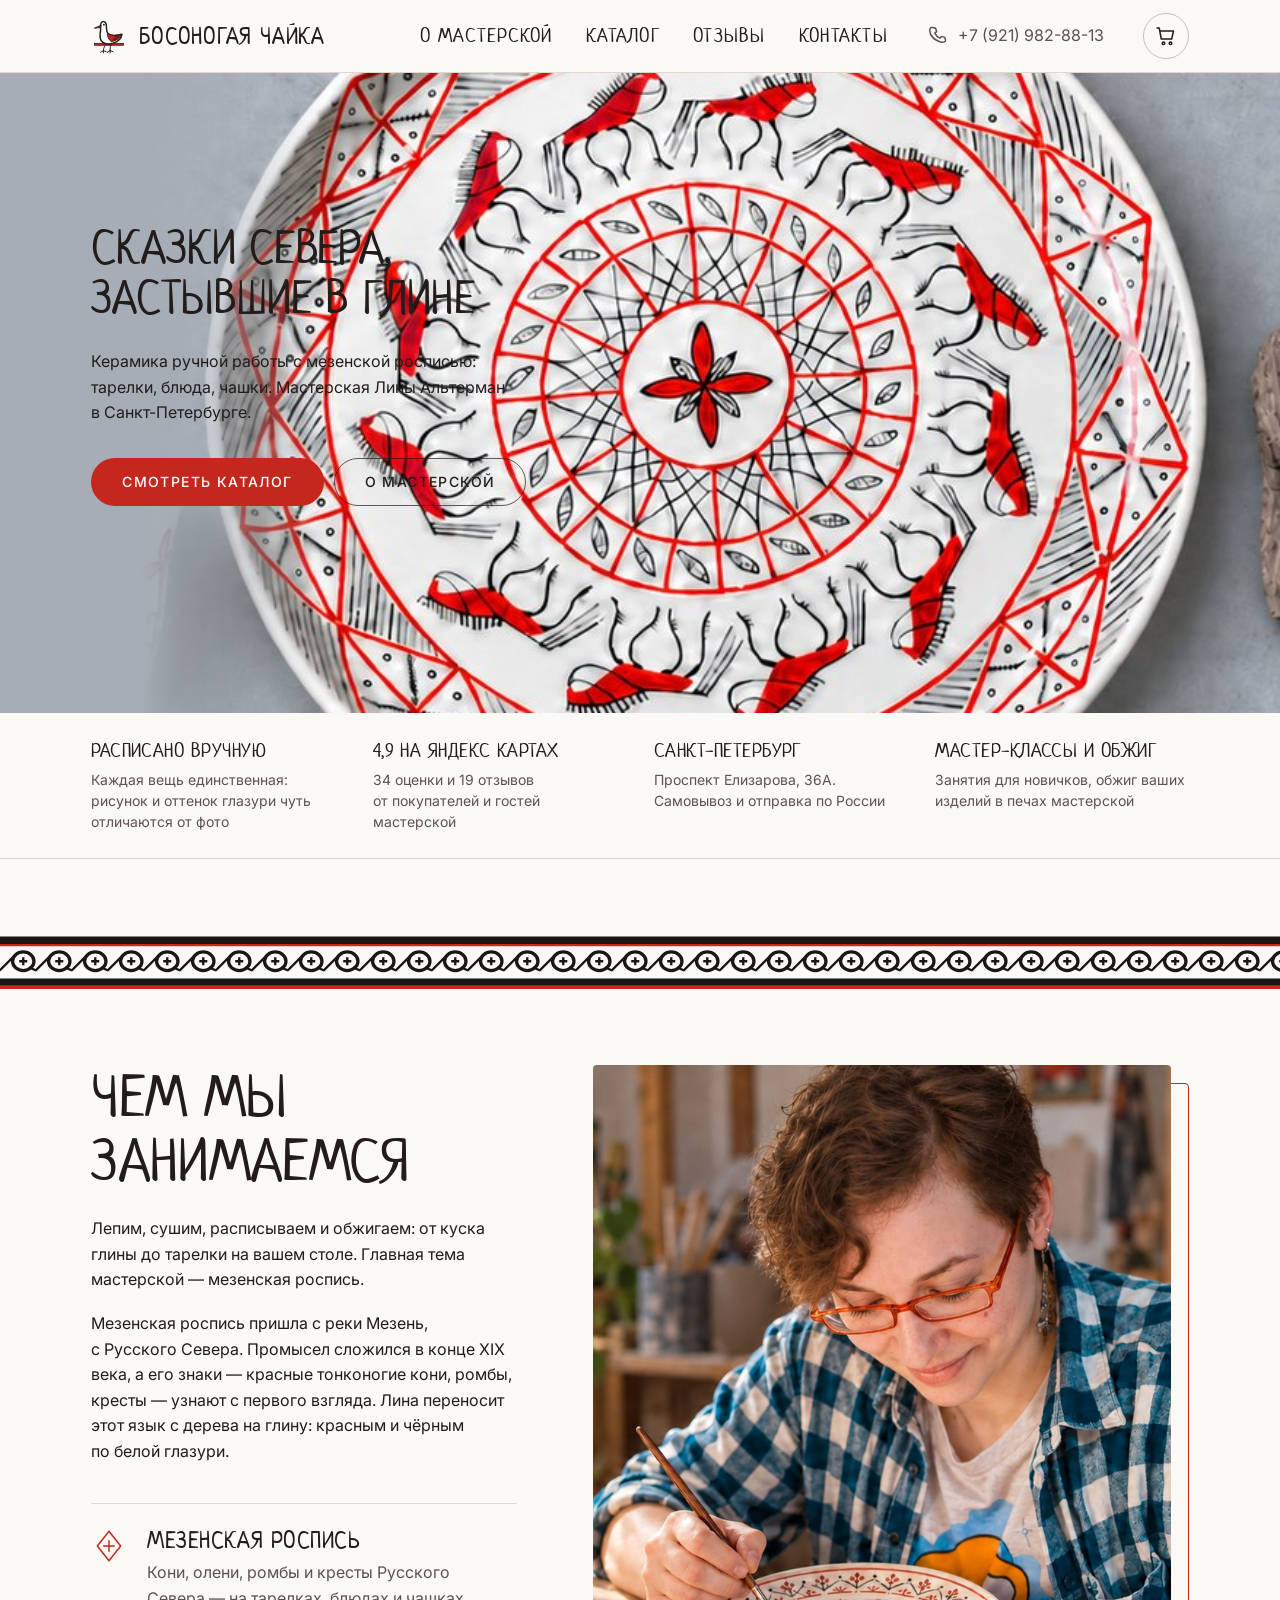
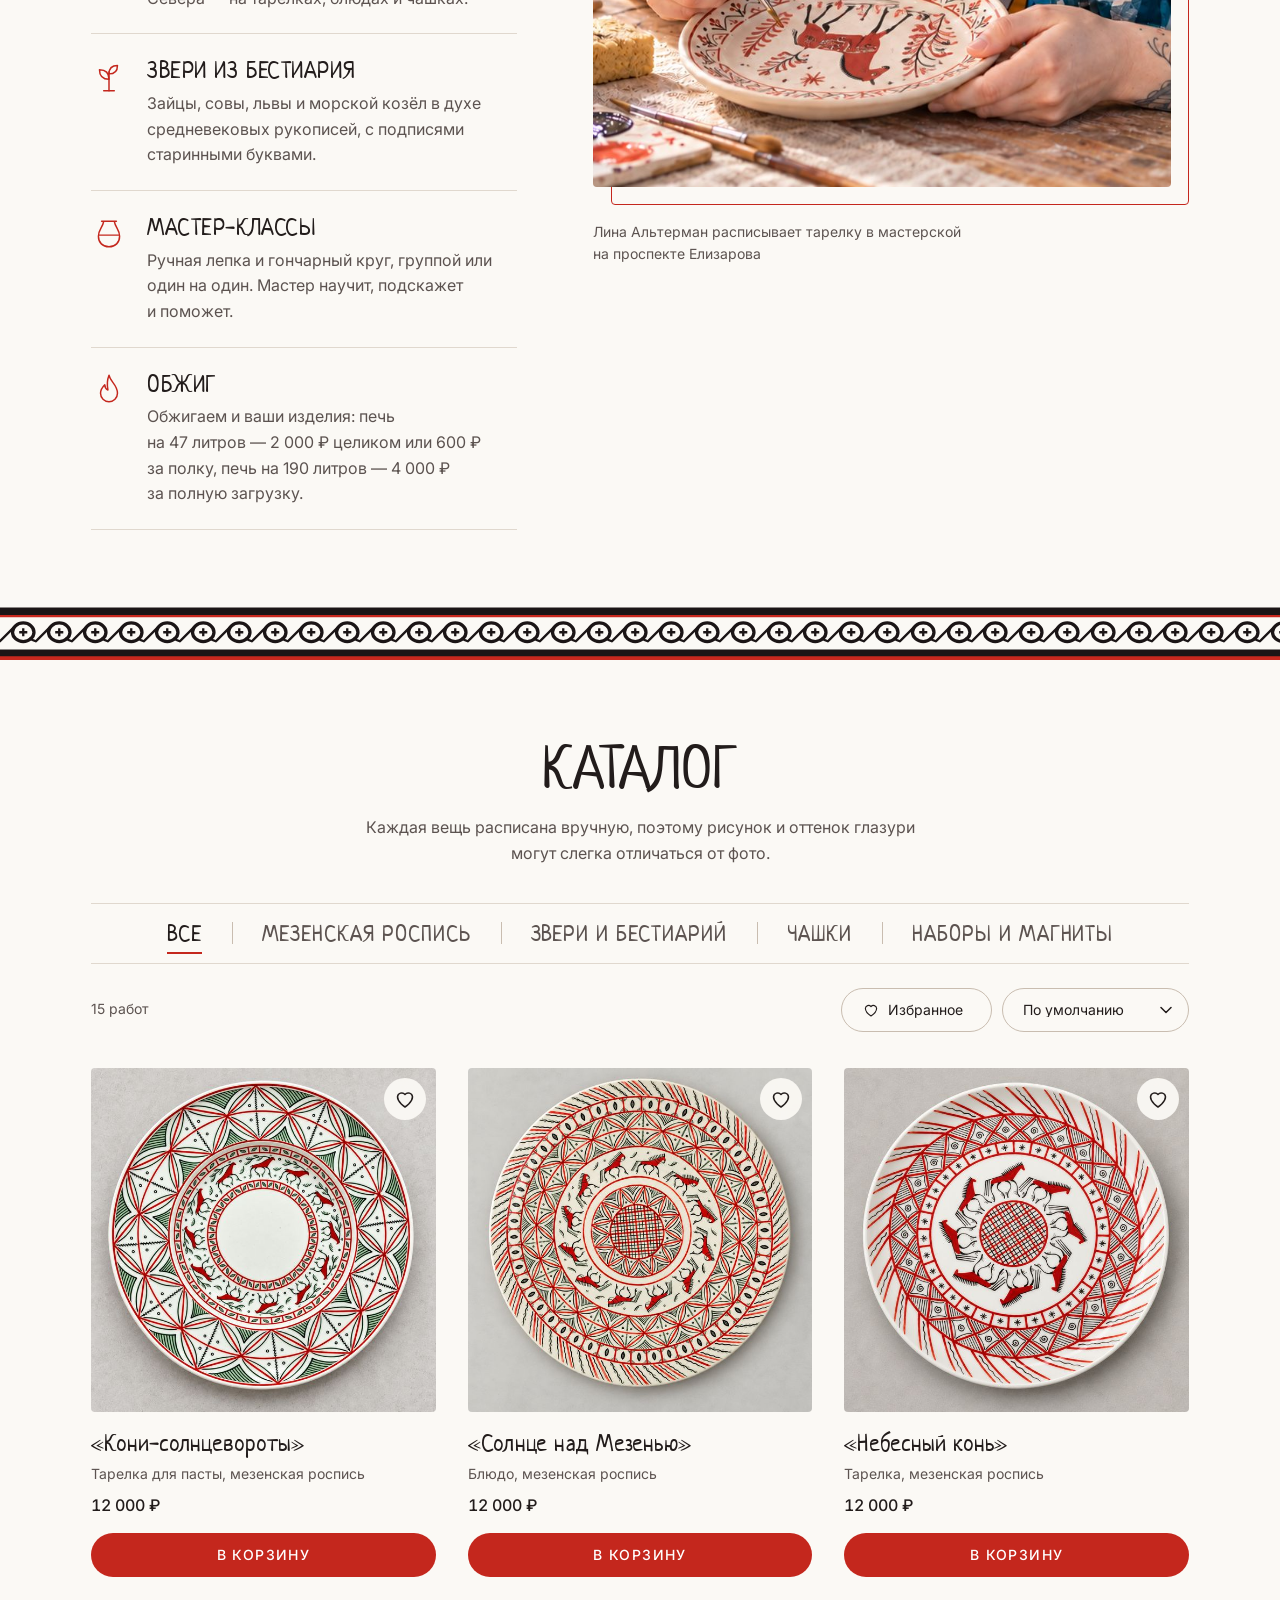
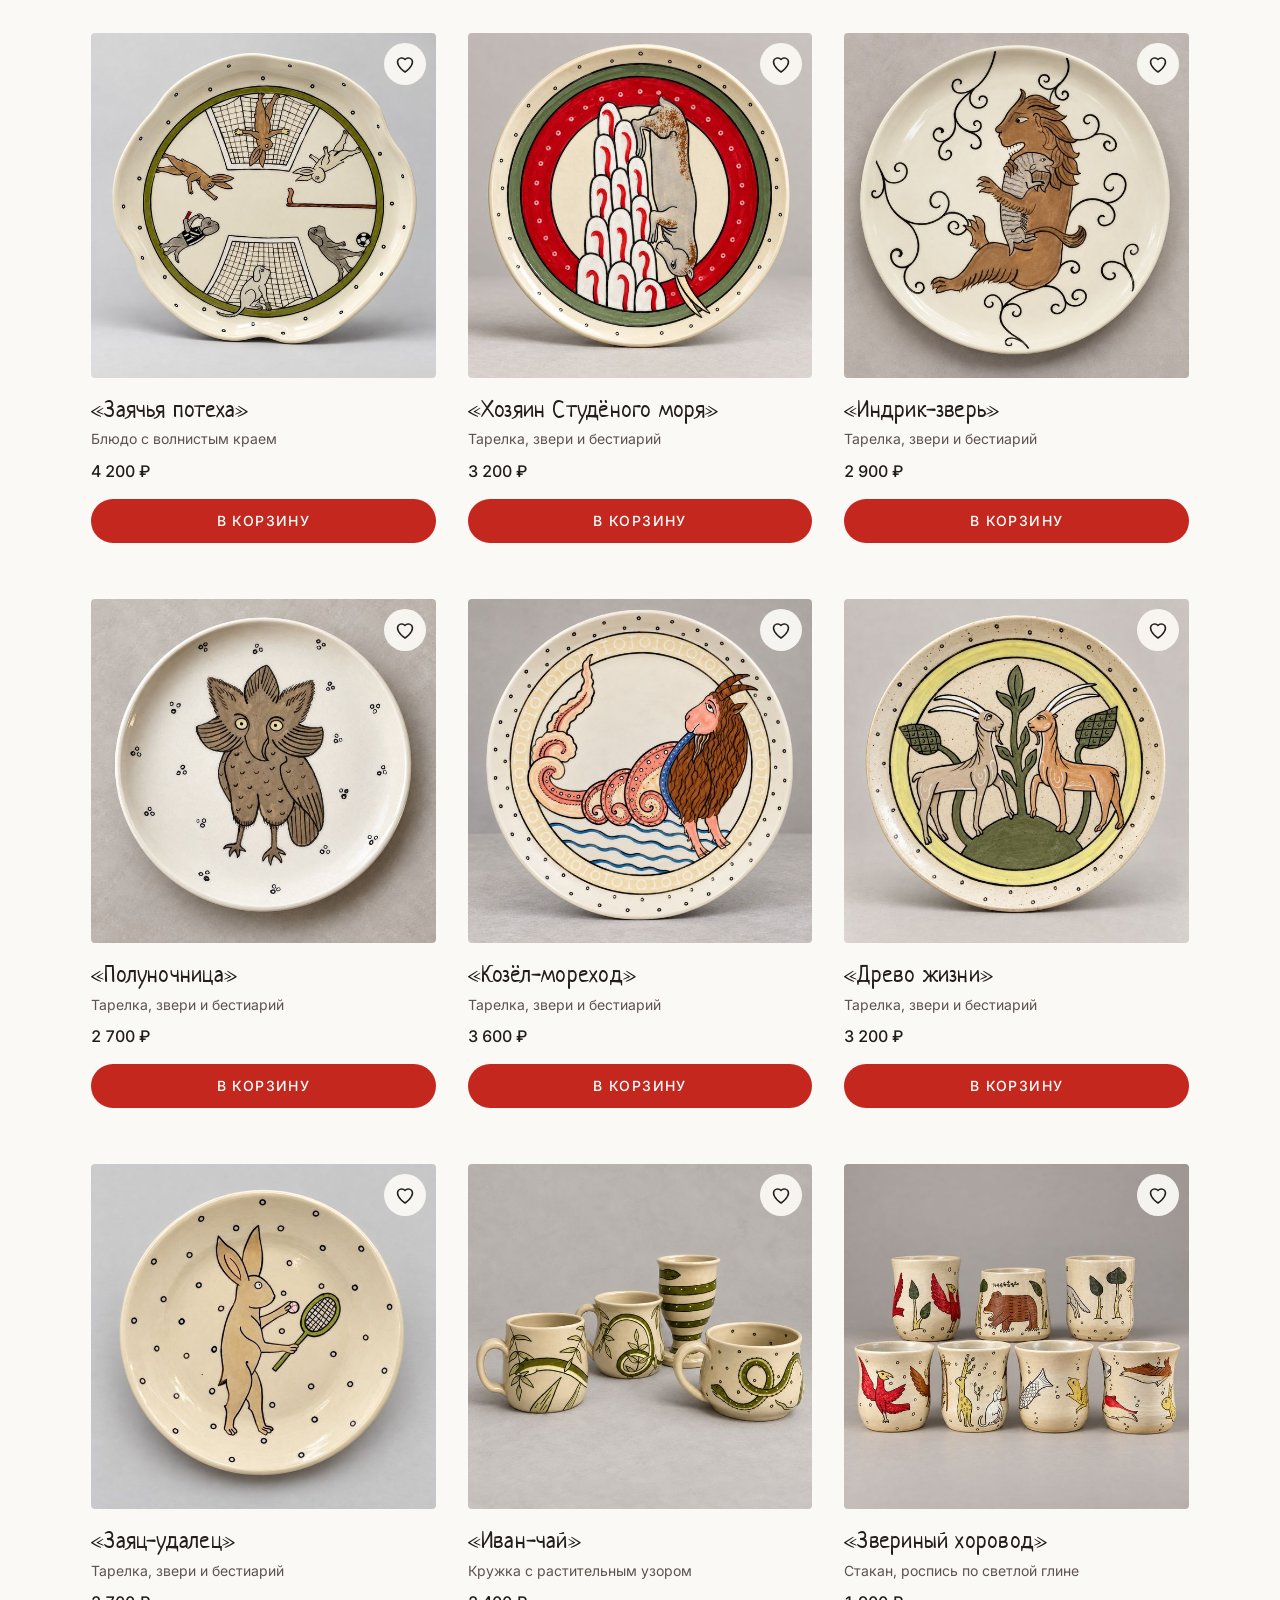
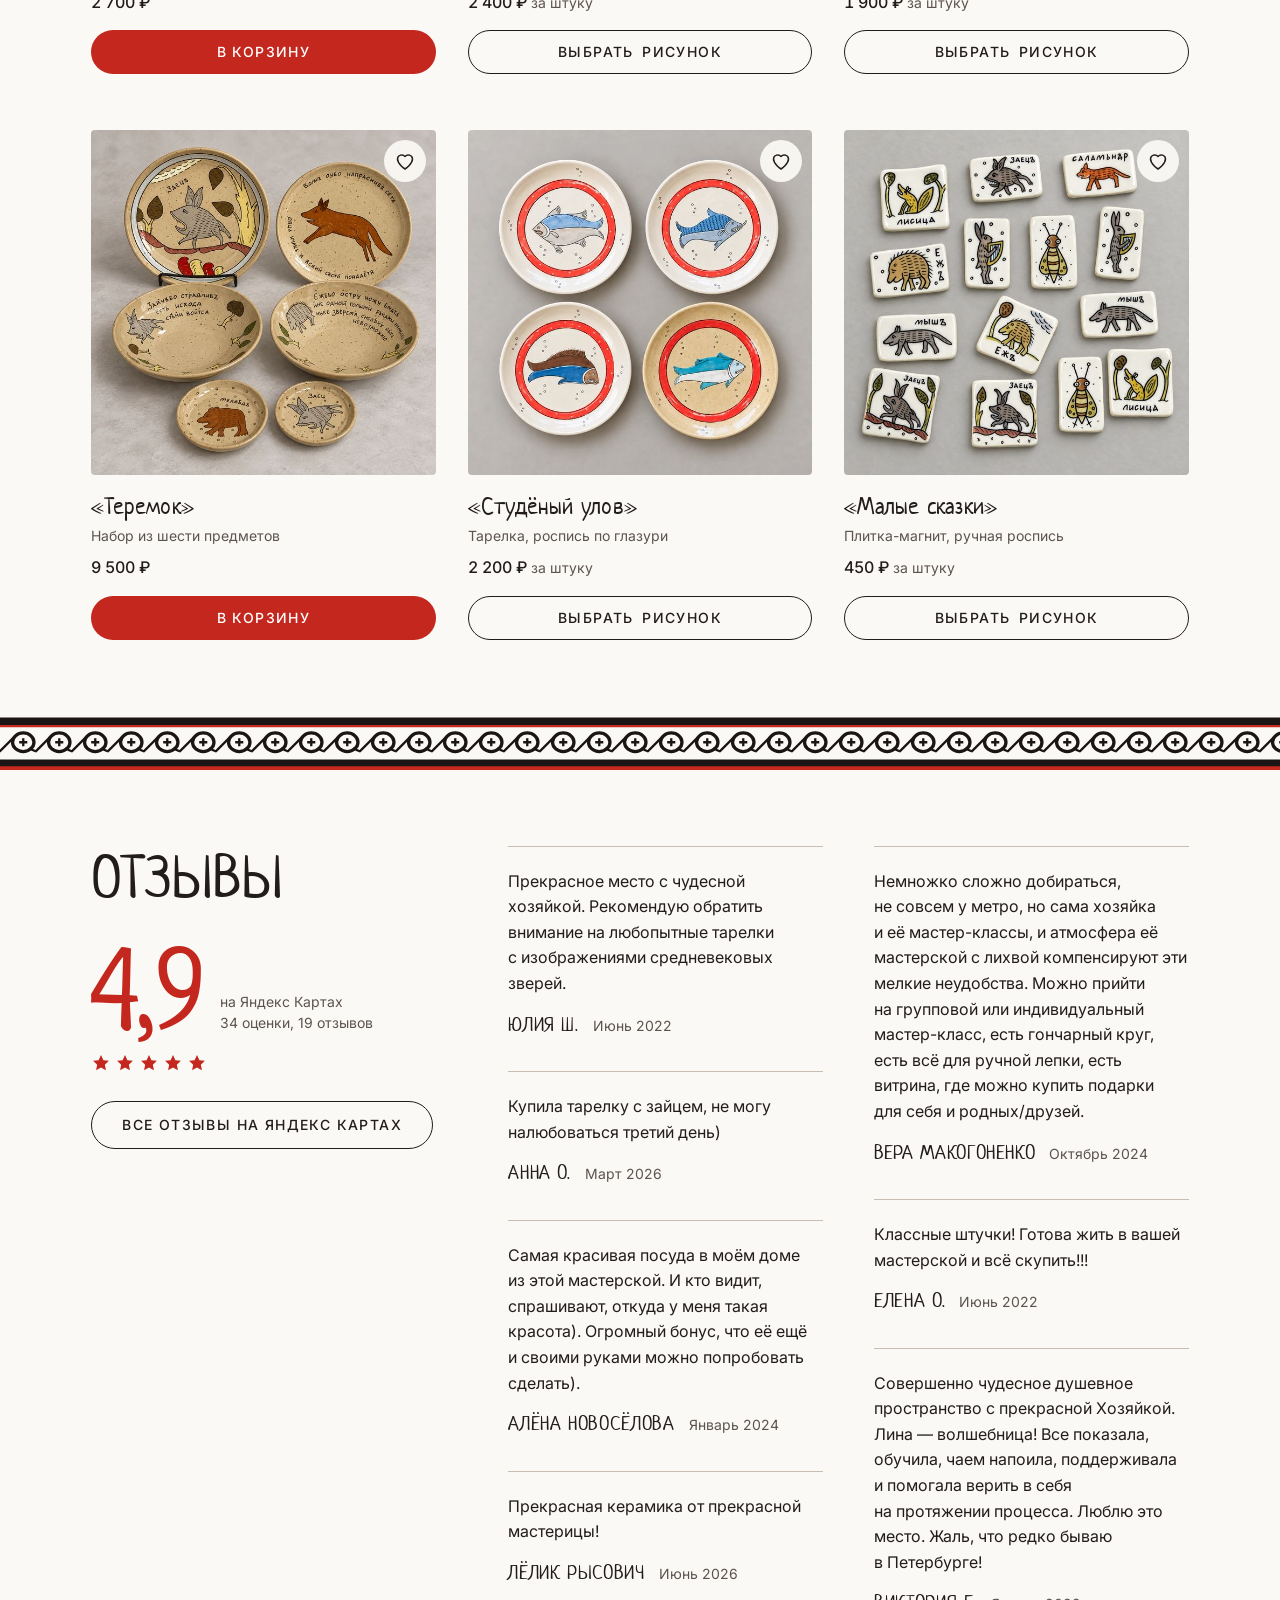
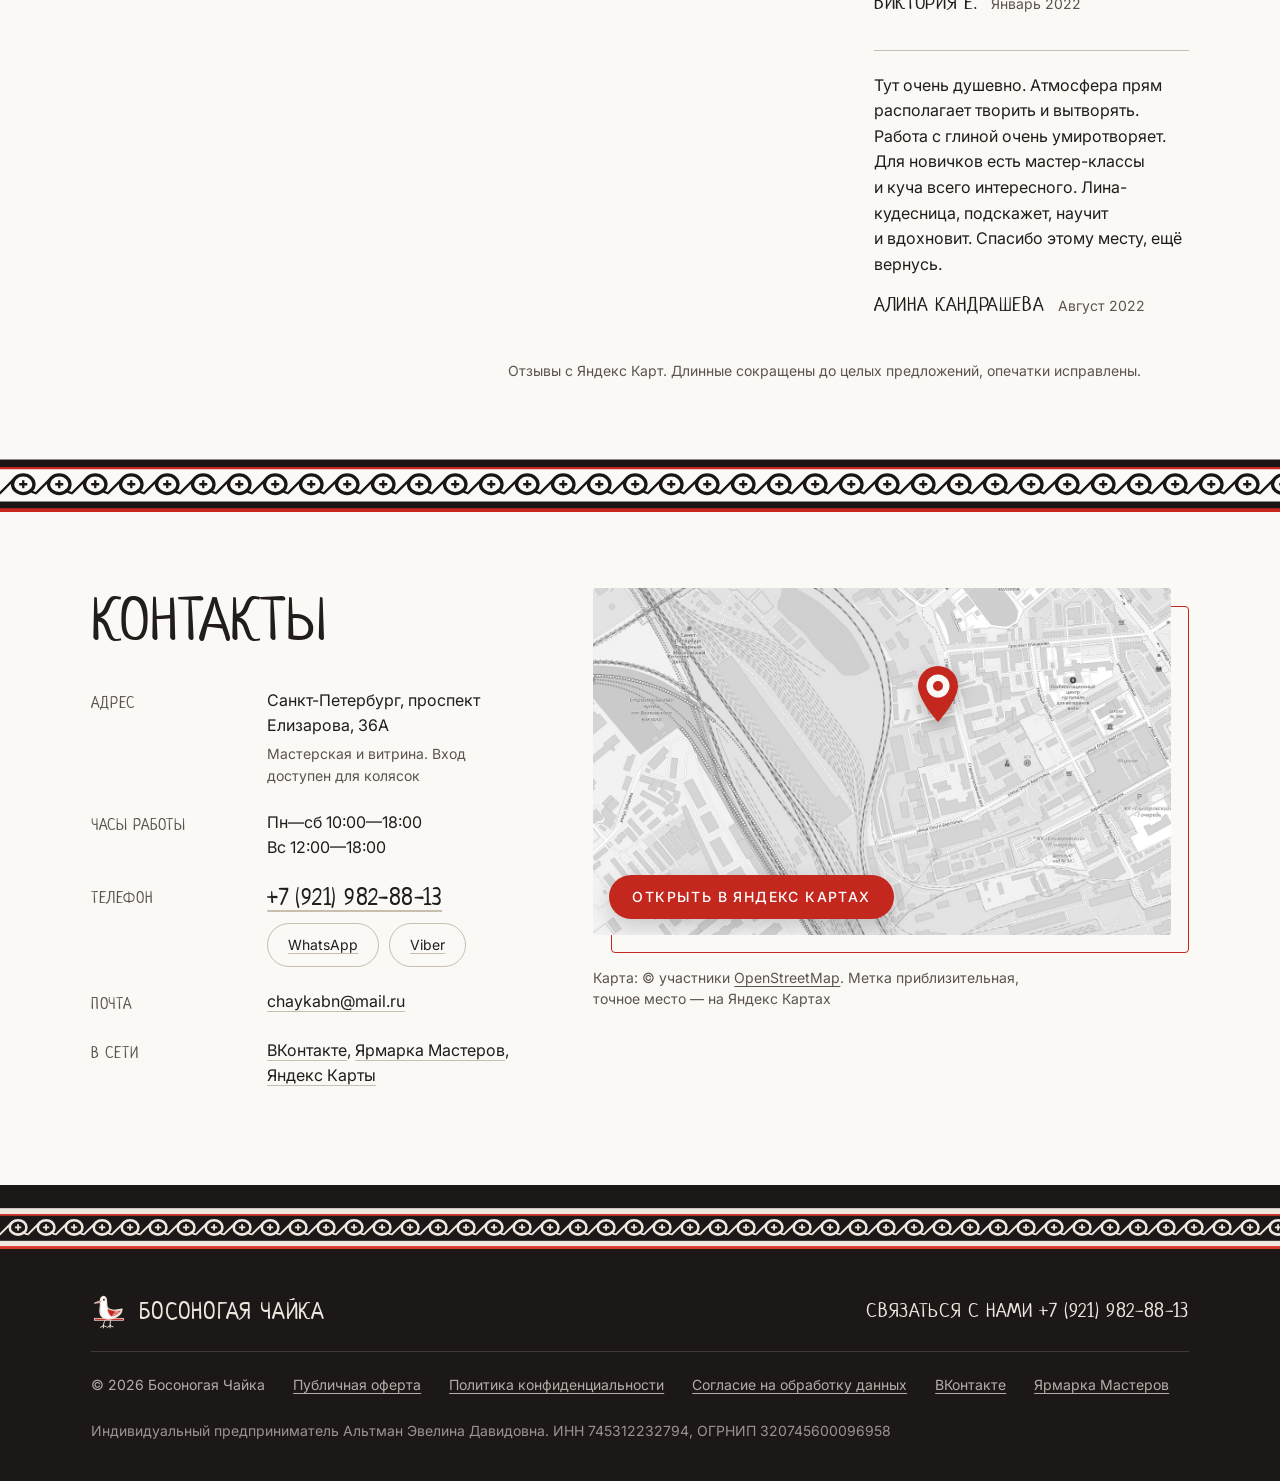
==== commit dedcf113: "Add files via upload" ====
--- a/index.html
+++ b/index.html
@@ -36,11 +36,16 @@
   --gut:clamp(16px,4vw,56px);
   --wrap:1200px;
   --hh:72px;
+  --fs-text:1rem;
+  --fs-note:.875rem;
+  --fs-h4:1.25rem;
+  --fs-h3:1.5rem;
+  --lh-text:1.6;
   color-scheme:light;
 }
 *{box-sizing:border-box}
 html{scroll-behavior:smooth;-webkit-text-size-adjust:100%}
-body{margin:0;background:var(--bg);color:var(--ink);font:400 16px/1.6 var(--f-body);-webkit-font-smoothing:antialiased;text-rendering:optimizeLegibility}
+body{margin:0;background:var(--bg);color:var(--ink);font:400 var(--fs-text)/var(--lh-text) var(--f-body);-webkit-font-smoothing:antialiased;text-rendering:optimizeLegibility}
 img{display:block;max-width:100%;height:auto}
 a{color:inherit}
 button,input,select,textarea{font:inherit;color:inherit}
@@ -50,7 +55,7 @@
 ul,ol{padding:0;list-style:none}
 :focus-visible{outline:2px solid var(--ink);outline-offset:3px;border-radius:2px}
 .sr{position:absolute;width:1px;height:1px;overflow:hidden;clip:rect(0 0 0 0);white-space:nowrap}
-.skip{position:absolute;left:16px;top:-60px;z-index:200;background:var(--ink);color:#fff;padding:10px 18px;border-radius:999px;text-decoration:none;font-size:14px}
+.skip{position:absolute;left:16px;top:-60px;z-index:200;background:var(--ink);color:#fff;padding:10px 18px;border-radius:999px;text-decoration:none;font-size:var(--fs-note)}
 .skip:focus{top:12px}
 .ic{width:24px;height:24px;fill:none;stroke:currentColor;stroke-width:1.5;stroke-linecap:round;stroke-linejoin:round;flex:none}
 .ic--sm{width:18px;height:18px}
@@ -65,20 +70,20 @@
 .h1{font-size:clamp(2.3rem,3.7vw,3.6rem);line-height:1.06}
 .h1 span{display:block}
 .h2{font-size:clamp(2.3rem,4.6vw,3.7rem);line-height:1.08;text-wrap:balance}
-.lead{font-weight:300;font-size:clamp(1.0625rem,1.3vw,1.2rem);line-height:1.65;max-width:34em}
+.lead{font-size:var(--fs-text);line-height:var(--lh-text);max-width:34em}
 .muted{color:var(--ink-2)}
 
 /* ---------- кнопки ---------- */
-.btn{display:inline-flex;align-items:center;justify-content:center;gap:.6em;min-height:48px;padding:0 30px;border:1px solid transparent;border-radius:999px;background:none;font:500 14px/1 var(--f-body);letter-spacing:.1em;text-transform:uppercase;text-decoration:none;white-space:nowrap;transition:background .2s,color .2s,border-color .2s,transform .2s}
+.btn{display:inline-flex;align-items:center;justify-content:center;gap:.6em;min-height:48px;padding:0 30px;border:1px solid transparent;border-radius:999px;background:none;font:500 var(--fs-note)/1 var(--f-body);letter-spacing:.1em;text-transform:uppercase;text-decoration:none;white-space:nowrap;transition:background .2s,color .2s,border-color .2s,transform .2s}
 .btn--red{background:var(--red);color:#fff}
 .btn--red:hover{background:var(--red-deep)}
 .btn--line{border-color:var(--ink);color:var(--ink)}
 .btn--line:hover{background:var(--ink);color:#fff}
 .btn--sm{min-height:44px;padding:0 22px}
 .btn[disabled]{opacity:.45;cursor:not-allowed}
-.link{background:none;border:0;padding:0;text-decoration:underline;text-underline-offset:.22em;text-decoration-color:var(--line-2);font-size:15px}
+.link{background:none;border:0;padding:0;text-decoration:underline;text-underline-offset:.22em;text-decoration-color:var(--line-2);font-size:var(--fs-text)}
 .link:hover{text-decoration-color:var(--red)}
-.pill{display:inline-flex;align-items:center;gap:8px;min-height:44px;padding:0 20px;border:1px solid var(--line-2);border-radius:999px;background:transparent;font:400 14px/1 var(--f-body);transition:border-color .2s,background .2s}
+.pill{display:inline-flex;align-items:center;gap:8px;min-height:44px;padding:0 20px;border:1px solid var(--line-2);border-radius:999px;background:transparent;font:400 var(--fs-note)/1 var(--f-body);transition:border-color .2s,background .2s}
 .pill:hover{border-color:var(--ink)}
 .pill[aria-pressed=true]{border-color:var(--red);color:var(--red)}
 .pill[aria-pressed=true] .ic{fill:currentColor}
@@ -91,30 +96,30 @@
 .logo svg{width:36px;height:36px;flex:none}
 .logo b{white-space:nowrap;font:400 clamp(1.288rem,1.904vw,1.568rem)/1 var(--f-head);letter-spacing:0.032em;text-transform:uppercase;font-weight:400}
 .nav{display:flex;flex:none;gap:clamp(18px,2.6vw,36px);margin-left:auto}
-.nav a{position:relative;white-space:nowrap;padding:10px 0;font:400 1.19rem/1 var(--f-head);letter-spacing:0.063em;text-transform:uppercase;text-decoration:none}
+.nav a{position:relative;white-space:nowrap;padding:10px 0;font:400 var(--fs-h4)/1 var(--f-head);letter-spacing:0.063em;text-transform:uppercase;text-decoration:none}
 .nav a::after{content:"";position:absolute;left:0;right:0;bottom:4px;height:1px;background:var(--red);transform:scaleX(0);transform-origin:left;transition:transform .25s}
 .nav a:hover::after{transform:scaleX(1)}
-.hdr__tel{display:flex;align-items:center;gap:8px;font-size:15px;text-decoration:none;white-space:nowrap;color:var(--ink-2)}
+.hdr__tel{display:flex;align-items:center;gap:8px;font-size:var(--fs-text);text-decoration:none;white-space:nowrap;color:var(--ink-2)}
 .hdr__tel:hover{color:var(--ink)}
 .cartbtn{position:relative;display:grid;place-items:center;width:46px;height:46px;border:1px solid var(--line-2);border-radius:50%;background:none;flex:none;transition:border-color .2s}
 .cartbtn:hover{border-color:var(--ink)}
 .cartbtn i{position:absolute;top:-5px;right:-5px;min-width:20px;height:20px;padding:0 5px;border-radius:999px;background:var(--red);color:#fff;font:600 12px/20px var(--f-body);font-style:normal;text-align:center}
-.burger{display:none;align-items:center;gap:10px;height:46px;padding:0 4px 0 0;border:0;background:none;font:400 1.19rem/1 var(--f-head);letter-spacing:0.063em;text-transform:uppercase}
+.burger{display:none;align-items:center;gap:10px;height:46px;padding:0 4px 0 0;border:0;background:none;font:400 var(--fs-h4)/1 var(--f-head);letter-spacing:0.063em;text-transform:uppercase}
 
 /* ---------- главный экран ---------- */
 .hero{position:relative;background:var(--concrete);overflow:hidden;min-height:clamp(560px,50vw,740px);display:flex}
 .hero__media{position:absolute;top:0;right:0;bottom:0;aspect-ratio:16/9;max-width:100%}
 .hero__media img{width:100%;height:100%;object-fit:cover;object-position:right center;-webkit-mask-image:linear-gradient(90deg,transparent 0,#000 16%);mask-image:linear-gradient(90deg,transparent 0,#000 16%)}
 .hero__copy{position:relative;z-index:1;width:100%;max-width:var(--wrap);margin:0 auto;padding:clamp(48px,6vw,96px) var(--gut) clamp(96px,10.5vw,160px);display:flex;flex-direction:column;justify-content:center;align-items:flex-start}
-.hero__copy .lead{margin-top:26px;max-width:23em}
+.hero__copy .lead{margin-top:26px;max-width:26em}
 .hero__cta{display:flex;flex-wrap:wrap;gap:10px;margin-top:32px}
 .hero .btn--line{border-color:rgba(34,28,27,.7)}
 
 /* ---------- полоса фактов ---------- */
 .facts{border-bottom:1px solid var(--line)}
 .facts ul{max-width:var(--wrap);margin:0 auto;padding:26px var(--gut);display:grid;grid-template-columns:repeat(4,minmax(0,1fr));gap:28px}
-.facts li{font-size:14px;line-height:1.5;color:var(--ink-2)}
-.facts b{display:block;margin-bottom:6px;font:400 1.26rem/1.2 var(--f-head);letter-spacing:0.023em;text-transform:uppercase;color:var(--ink)}
+.facts li{font-size:var(--fs-note);line-height:1.5;color:var(--ink-2)}
+.facts b{display:block;margin-bottom:6px;font:400 var(--fs-h4)/1.2 var(--f-head);letter-spacing:0.023em;text-transform:uppercase;color:var(--ink)}
 
 /* ---------- узор между блоками ---------- */
 .frieze{height:54px;margin-block:clamp(40px,6vw,76px);background:url(img/frieze.svg) repeat-x 0 0/auto 100%}
@@ -131,13 +136,13 @@
 .acts{display:grid;margin-top:38px;border-top:1px solid var(--line)}
 .act{display:grid;grid-template-columns:36px minmax(0,1fr);column-gap:20px;padding:22px 0;border-bottom:1px solid var(--line)}
 .act svg{grid-row:1/3;width:36px;height:36px;margin-top:2px;stroke:var(--red);stroke-width:1.4}
-.act h3{font:400 1.456rem/1.2 var(--f-head);letter-spacing:0.023em;text-transform:uppercase;margin-bottom:6px}
-.act p{font-size:15px;line-height:1.6;color:var(--ink-2)}
+.act h3{font:400 var(--fs-h3)/1.2 var(--f-head);letter-spacing:0.023em;text-transform:uppercase;margin-bottom:6px}
+.act p{font-size:var(--fs-text);line-height:var(--lh-text);color:var(--ink-2)}
 .photo{position:sticky;top:calc(var(--hh) + 24px)}
 .photo__frame{position:relative;isolation:isolate;padding:0 18px 18px 0}
 .photo__frame::before{content:"";position:absolute;inset:18px 0 0 18px;border:1px solid var(--red);border-radius:4px;z-index:-1}
 .photo img{width:100%;aspect-ratio:4/5;object-fit:cover;object-position:46% 40%;border-radius:4px;background:#e9e5df}
-.photo figcaption{margin-top:16px;max-width:32em;font-size:14px;color:var(--ink-2)}
+.photo figcaption{margin-top:16px;max-width:32em;font-size:var(--fs-note);color:var(--ink-2)}
 
 /* ---------- каталог ---------- */
 .cat__head{text-align:center}
@@ -150,7 +155,7 @@
 .tab[aria-pressed=true]{color:var(--ink)}
 .tab[aria-pressed=true]::after{content:"";position:absolute;left:clamp(16px,2.4vw,30px);right:clamp(16px,2.4vw,30px);bottom:9px;height:2px;background:var(--red)}
 .bar{display:flex;align-items:center;justify-content:space-between;gap:12px 16px;flex-wrap:wrap;margin-bottom:36px}
-.bar__count{font-size:14px;color:var(--ink-2)}
+.bar__count{font-size:var(--fs-note);color:var(--ink-2)}
 .bar__tools{display:flex;gap:10px;flex-wrap:wrap}
 .grid{display:grid;grid-template-columns:repeat(3,minmax(0,1fr));gap:56px 32px}
 .card{display:flex;flex-direction:column;gap:6px;min-width:0}
@@ -161,12 +166,12 @@
 .card__img{position:relative;display:block;width:100%;aspect-ratio:1;padding:0;border:0;border-radius:4px;overflow:hidden;background:#e9e5df}
 .card__img img{width:100%;height:100%;object-fit:cover;transition:transform .6s cubic-bezier(.2,.7,.2,1)}
 .card:hover .card__img img{transform:scale(1.035)}
-.card__name{margin-top:12px;text-wrap:balance;font:400 1.568rem/1.15 var(--f-head);letter-spacing:0.009em}
+.card__name{margin-top:12px;text-wrap:balance;font:400 var(--fs-h3)/1.15 var(--f-head);letter-spacing:0.009em}
 .card__name button{display:block;padding:0;border:0;background:none;text-align:left;font:inherit;letter-spacing:inherit}
 .card__name button:hover{color:var(--red)}
-.card__kind{font-size:14px;line-height:1.45;color:var(--ink-2)}
-.card__price{margin-top:6px;font:500 1.0625rem/1.2 var(--f-body);font-variant-numeric:tabular-nums}
-.card__price small{font-weight:400;font-size:14px;color:var(--ink-2);margin-left:4px}
+.card__kind{font-size:var(--fs-note);line-height:1.45;color:var(--ink-2)}
+.card__price{margin-top:6px;font:500 var(--fs-text)/1.2 var(--f-body);font-variant-numeric:tabular-nums}
+.card__price small{font-weight:400;font-size:var(--fs-note);color:var(--ink-2);margin-left:4px}
 .card__row{display:flex;margin-top:auto;padding-top:12px}
 .card__row .btn{flex:1}
 .heart{display:grid;place-items:center;flex:none;width:46px;height:46px;border:1px solid var(--line-2);border-radius:50%;background:none;transition:border-color .2s,color .2s}
@@ -180,29 +185,27 @@
 .rev__aside{position:sticky;top:calc(var(--hh) + 32px)}
 .score{display:flex;align-items:flex-end;gap:14px;margin-top:32px}
 .score b{font:400 clamp(4.5rem,9vw,7.5rem)/.85 var(--f-head);color:var(--red);letter-spacing:0.005em}
-.score span{padding-bottom:6px;font-size:14px;line-height:1.5;color:var(--ink-2)}
+.score span{padding-bottom:6px;font-size:var(--fs-note);line-height:1.5;color:var(--ink-2)}
 .stars{display:flex;gap:4px;margin-top:14px;color:var(--red)}
 .stars svg{width:20px;height:20px;fill:currentColor}
 .rev__aside .btn{margin-top:28px}
 .rev__list{column-count:2;column-gap:clamp(28px,4vw,56px)}
 .q{break-inside:avoid;padding:22px 0 34px;border-top:1px solid var(--line-2)}
-.q blockquote{font:300 1.0625rem/1.65 var(--f-body)}
+.q blockquote{font:400 var(--fs-text)/var(--lh-text) var(--f-body)}
 .q figcaption{display:flex;flex-wrap:wrap;align-items:baseline;gap:4px 14px;margin-top:16px}
-.q .who{font:400 1.232rem/1.2 var(--f-head);letter-spacing:0.032em;text-transform:uppercase}
-.q .when{font-size:14px;color:var(--ink-2)}
-.q--lead{column-span:all;padding-bottom:44px}
-.q--lead blockquote{font:300 clamp(1.5rem,2.5vw,2.05rem)/1.4 var(--f-body);letter-spacing:-.005em;text-wrap:balance}
-.src{margin-top:8px;font-size:14px;color:var(--ink-2)}
+.q .who{font:400 var(--fs-h4)/1.2 var(--f-head);letter-spacing:0.032em;text-transform:uppercase}
+.q .when{font-size:var(--fs-note);color:var(--ink-2)}
+.src{margin-top:8px;font-size:var(--fs-note);color:var(--ink-2)}
 
 /* ---------- контакты ---------- */
 .contacts{display:grid;grid-template-columns:minmax(0,5fr) minmax(0,7fr);gap:clamp(32px,6vw,80px);align-items:start}
 .dl{display:grid;grid-template-columns:minmax(0,9.5rem) minmax(0,1fr);gap:22px 24px;margin-top:36px}
-.dl dt{padding-top:3px;font:400 1.064rem/1.5 var(--f-head);letter-spacing:0.059em;text-transform:uppercase;color:var(--ink-2)}
-.dl dd{font-size:1.0625rem;line-height:1.55}
-.dl dd small{display:block;margin-top:4px;font-size:14px;color:var(--ink-2)}
+.dl dt{padding-top:3px;font:400 var(--fs-text)/1.5 var(--f-head);letter-spacing:0.059em;text-transform:uppercase;color:var(--ink-2)}
+.dl dd{font-size:var(--fs-text);line-height:var(--lh-text)}
+.dl dd small{display:block;margin-top:4px;font-size:var(--fs-note);color:var(--ink-2)}
 .dl a{text-decoration-color:var(--line-2);text-underline-offset:.22em}
 .dl a:hover{text-decoration-color:var(--red)}
-.tel{font:400 1.68rem/1.2 var(--f-head);letter-spacing:0.018em;white-space:nowrap}
+.tel{font:400 var(--fs-h3)/1.2 var(--f-head);letter-spacing:0.018em;white-space:nowrap}
 .msgs{display:flex;flex-wrap:wrap;gap:10px;margin-top:10px}
 .map__frame{position:relative;isolation:isolate;padding:0 18px 18px 0}
 .map__frame::before{content:"";position:absolute;inset:18px 0 0 18px;border:1px solid var(--red);border-radius:4px;z-index:-1}
@@ -210,7 +213,7 @@
 .map__box img{width:100%;aspect-ratio:1280/768;object-fit:cover;filter:grayscale(1) contrast(.9) brightness(1.06)}
 .map__pin{position:absolute;left:59.7%;top:39.3%;width:48px;height:60px;transform:translate(-50%,-100%);filter:drop-shadow(0 6px 8px rgba(34,28,27,.28))}
 .map__act{position:absolute;left:16px;bottom:16px;box-shadow:0 8px 20px rgba(34,28,27,.18)}
-.map figcaption{margin-top:14px;max-width:34em;font-size:14px;line-height:1.5;color:var(--ink-2)}
+.map figcaption{margin-top:14px;max-width:34em;font-size:var(--fs-note);line-height:1.5;color:var(--ink-2)}
 .map figcaption a{text-underline-offset:.2em}
 
 /* ---------- подвал ---------- */
@@ -218,10 +221,10 @@
 .ftr .frieze--light{height:42px;margin:0}
 .ftr__in{max-width:var(--wrap);margin:0 auto;padding:44px var(--gut) 24px;display:grid;grid-template-columns:minmax(0,1fr) auto;gap:22px 48px;align-items:center}
 .ftr .logo b{color:var(--cream)}
-.ftr__c{grid-column:1/-1;display:flex;flex-wrap:wrap;gap:8px 28px;justify-content:flex-start;padding-top:22px;border-top:1px solid rgba(239,231,222,.16);font-size:14px;color:rgba(239,231,222,.72)}
+.ftr__c{grid-column:1/-1;display:flex;flex-wrap:wrap;gap:8px 28px;justify-content:flex-start;padding-top:22px;border-top:1px solid rgba(239,231,222,.16);font-size:var(--fs-note);color:rgba(239,231,222,.72)}
 .ftr__c a{text-underline-offset:.22em}
-.ftr__req{max-width:var(--wrap);margin:0 auto;padding:0 var(--gut) 40px;font-size:13px;line-height:1.5;color:rgba(239,231,222,.6)}
-.ftr__tel{font:400 1.176rem/1.3 var(--f-head);letter-spacing:0.032em;text-transform:uppercase;text-decoration:none;white-space:nowrap}
+.ftr__req{max-width:var(--wrap);margin:0 auto;padding:0 var(--gut) 40px;font-size:var(--fs-note);line-height:1.5;color:rgba(239,231,222,.6)}
+.ftr__tel{font:400 var(--fs-h4)/1.3 var(--f-head);letter-spacing:0.032em;text-transform:uppercase;text-decoration:none;white-space:nowrap}
 .ftr__tel:hover{text-decoration:underline;text-underline-offset:.25em}
 .ftr :focus-visible{outline-color:var(--cream)}
 
@@ -230,8 +233,8 @@
 .menu__top{display:flex;align-items:center;justify-content:space-between;height:var(--hh);padding-inline:var(--gut);border-bottom:1px solid var(--line);flex:none}
 .menu__info .tel{color:var(--ink)}
 .menu nav{display:flex;flex-direction:column;padding:28px var(--gut) 12px}
-.menu nav a{padding:16px 0;border-bottom:1px solid var(--line);font:400 2.128rem/1.1 var(--f-head);letter-spacing:0.036em;text-transform:uppercase;text-decoration:none}
-.menu__info{padding:24px var(--gut) 32px;color:var(--ink-2);font-size:15px;display:grid;gap:8px}
+.menu nav a{padding:16px 0;border-bottom:1px solid var(--line);font:400 2rem/1.1 var(--f-head);letter-spacing:0.036em;text-transform:uppercase;text-decoration:none}
+.menu__info{padding:24px var(--gut) 32px;color:var(--ink-2);font-size:var(--fs-text);display:grid;gap:8px}
 .menu .frieze{margin:auto 0 28px;flex:none}
 
 /* ---------- окна: товар, корзина, политика ---------- */
@@ -250,32 +253,32 @@
 .pm__img img{width:100%;height:100%;object-fit:cover;transition:transform .35s cubic-bezier(.2,.7,.2,1);will-change:transform}
 .pm__img.is-zoom{cursor:zoom-out}
 .pm__img.is-zoom img{transform:scale(2)}
-.pm__hint{position:absolute;left:14px;bottom:14px;padding:8px 14px;border-radius:999px;background:rgba(251,249,245,.92);font-size:13px;color:var(--ink-2);pointer-events:none}
+.pm__hint{position:absolute;left:14px;bottom:14px;padding:8px 14px;border-radius:999px;background:rgba(251,249,245,.92);font-size:var(--fs-note);color:var(--ink-2);pointer-events:none}
 .pm__info{padding:clamp(28px,4vw,56px) clamp(24px,4vw,52px) clamp(28px,4vw,48px)}
 .pm__title{padding-right:52px;font:400 clamp(1.904rem,2.912vw,2.576rem)/1.12 var(--f-head);letter-spacing:0.009em}
-.pm__kind{margin-top:10px;font-size:15px;color:var(--ink-2)}
-.pm__desc{margin-top:22px;font-size:16px;line-height:1.7}
+.pm__kind{margin-top:10px;font-size:var(--fs-text);color:var(--ink-2)}
+.pm__desc{margin-top:22px;font-size:var(--fs-text);line-height:var(--lh-text)}
 .spec{margin-top:24px;border-top:1px solid var(--line)}
-.spec div{display:flex;justify-content:space-between;gap:16px;padding:11px 0;border-bottom:1px solid var(--line);font-size:14.5px}
+.spec div{display:flex;justify-content:space-between;gap:16px;padding:11px 0;border-bottom:1px solid var(--line);font-size:var(--fs-note)}
 .spec dt{color:var(--ink-2)}
 .spec dd{text-align:right}
 .var{margin-top:26px}
-.var h3{margin-bottom:12px;font:400 1.12rem/1.2 var(--f-head);letter-spacing:0.059em;text-transform:uppercase;color:var(--ink-2)}
+.var h3{margin-bottom:12px;font:400 var(--fs-text)/1.2 var(--f-head);letter-spacing:0.059em;text-transform:uppercase;color:var(--ink-2)}
 .chips{display:flex;flex-wrap:wrap;gap:8px}
-.chip{min-height:40px;padding:0 16px;border:1px solid var(--line-2);border-radius:999px;background:none;font-size:14px;transition:border-color .2s,background .2s,color .2s}
+.chip{min-height:40px;padding:0 16px;border:1px solid var(--line-2);border-radius:999px;background:none;font-size:var(--fs-note);transition:border-color .2s,background .2s,color .2s}
 .chip:hover{border-color:var(--ink)}
 .chip[aria-checked=true]{border-color:var(--red);background:var(--red-soft);color:var(--red-deep)}
 .pm__buy{display:flex;align-items:center;flex-wrap:wrap;gap:14px 16px;margin-top:30px}
 .pm__price{margin-right:auto;font:500 1.5rem/1 var(--f-body);font-variant-numeric:tabular-nums}
-.pm__price small{font-weight:400;font-size:14px;color:var(--ink-2);margin-left:4px}
-.pm__note{margin-top:18px;font-size:13.5px;line-height:1.6;color:var(--ink-2)}
+.pm__price small{font-weight:400;font-size:var(--fs-note);color:var(--ink-2);margin-left:4px}
+.pm__note{margin-top:18px;font-size:var(--fs-note);line-height:1.6;color:var(--ink-2)}
 .more{grid-column:1/-1;padding:8px clamp(24px,4vw,52px) clamp(32px,4vw,52px)}
-.more h3{padding-top:32px;margin-bottom:22px;border-top:1px solid var(--line);font:400 1.456rem/1.2 var(--f-head);letter-spacing:0.041em;text-transform:uppercase}
+.more h3{padding-top:32px;margin-bottom:22px;border-top:1px solid var(--line);font:400 var(--fs-h3)/1.2 var(--f-head);letter-spacing:0.041em;text-transform:uppercase}
 .more ul{display:grid;grid-template-columns:repeat(3,minmax(0,1fr));gap:20px}
 .mini{display:flex;flex-direction:column;gap:10px;width:100%;padding:0;border:0;background:none;text-align:left}
 .mini img{width:100%;aspect-ratio:1;object-fit:cover;border-radius:4px;background:#e9e5df}
-.mini b{font:400 1.288rem/1.2 var(--f-head);letter-spacing:0.009em}
-.mini span{font-size:14px;color:var(--ink-2)}
+.mini b{font:400 var(--fs-h4)/1.2 var(--f-head);letter-spacing:0.009em}
+.mini span{font-size:var(--fs-note);color:var(--ink-2)}
 .mini:hover b{color:var(--red)}
 
 .sheet{padding:clamp(56px,7vw,80px) clamp(20px,6vw,80px) clamp(40px,5vw,64px)}
@@ -283,35 +286,35 @@
 .lines{border-top:1px solid var(--line-2)}
 .line{display:grid;grid-template-columns:76px minmax(0,1fr) auto auto auto;gap:14px 20px;align-items:center;padding:18px 0;border-bottom:1px solid var(--line-2)}
 .line img{width:76px;height:76px;object-fit:cover;border-radius:4px;background:#e9e5df}
-.line__t b{display:block;font:400 1.288rem/1.2 var(--f-head);letter-spacing:0.013em}
-.line__t span{display:block;margin-top:3px;font-size:14px;color:var(--ink-2)}
+.line__t b{display:block;font:400 var(--fs-h4)/1.2 var(--f-head);letter-spacing:0.013em}
+.line__t span{display:block;margin-top:3px;font-size:var(--fs-note);color:var(--ink-2)}
 .qty{display:inline-flex;align-items:center;gap:6px}
 .qty button{display:grid;place-items:center;width:34px;height:34px;border:1px solid var(--line-2);border-radius:50%;background:none;transition:border-color .2s}
 .qty button:hover{border-color:var(--ink)}
 .qty button .ic{width:16px;height:16px}
-.qty output{min-width:30px;padding:5px 0;border-radius:6px;background:var(--red-soft);text-align:center;font-size:14px;font-variant-numeric:tabular-nums}
+.qty output{min-width:30px;padding:5px 0;border-radius:6px;background:var(--red-soft);text-align:center;font-size:var(--fs-note);font-variant-numeric:tabular-nums}
 .line__p{min-width:96px;text-align:right;font-weight:500;font-variant-numeric:tabular-nums}
 .line__x{display:grid;place-items:center;width:36px;height:36px;border:0;background:none;color:var(--ink-2)}
 .line__x:hover{color:var(--red)}
 .sum{margin-top:26px;display:grid;gap:10px}
-.sum div{display:flex;justify-content:space-between;gap:20px;font-size:15px}
+.sum div{display:flex;justify-content:space-between;gap:20px;font-size:var(--fs-text)}
 .sum dt{color:var(--ink-2)}
 .sum dd{text-align:right;font-variant-numeric:tabular-nums}
-.sum .tot{margin-top:6px;padding-top:16px;border-top:1px solid var(--line-2);font-size:1.15rem}
+.sum .tot{margin-top:6px;padding-top:16px;border-top:1px solid var(--line-2);font-size:var(--fs-text)}
 .sum .tot dt{color:var(--ink)}
 .sum .tot dd{font-weight:600}
 .sheet__cta{display:flex;flex-direction:column;align-items:center;gap:16px;margin-top:34px}
-.sheet__note{max-width:34em;margin:22px auto 0;text-align:center;font-size:13.5px;line-height:1.6;color:var(--ink-2)}
+.sheet__note{max-width:34em;margin:22px auto 0;text-align:center;font-size:var(--fs-note);line-height:1.6;color:var(--ink-2)}
 .cart-empty{padding:16px 0 8px;text-align:center}
 .cart-empty svg{width:64px;height:64px;margin:0 auto 18px;stroke:var(--red);stroke-width:1.2}
 .cart-empty p{margin:0 auto 26px;max-width:24em;color:var(--ink-2)}
 
 .frame{padding:clamp(24px,4vw,44px);border:1px solid var(--ink-2);border-radius:28px;display:grid;gap:12px}
-.frame h3{margin-top:14px;text-align:center;font:400 1.288rem/1.2 var(--f-head);letter-spacing:0.045em;text-transform:uppercase}
+.frame h3{margin-top:14px;text-align:center;font:400 var(--fs-h4)/1.2 var(--f-head);letter-spacing:0.045em;text-transform:uppercase}
 .frame h3:first-child{margin-top:0}
 .row2{display:grid;grid-template-columns:1fr 1fr;gap:12px}
 .field{display:block}
-.field input,.field textarea{width:100%;min-height:50px;padding:0 22px;border:1px solid var(--line-2);border-radius:999px;background:var(--paper);font-size:16px;transition:border-color .2s}
+.field input,.field textarea{width:100%;min-height:50px;padding:0 22px;border:1px solid var(--line-2);border-radius:999px;background:var(--paper);font-size:var(--fs-text);transition:border-color .2s}
 .field textarea{min-height:110px;padding:16px 22px;border-radius:24px;resize:vertical;line-height:1.5}
 .field input::placeholder,.field textarea::placeholder{color:#8a807b}
 .field input:focus,.field textarea:focus{outline:none;border-color:var(--ink)}
@@ -319,40 +322,40 @@
 .seg{display:grid;grid-template-columns:1fr 1fr;gap:12px}
 .seg label{position:relative;display:block}
 .seg input{position:absolute;opacity:0;inset:0;width:100%;height:100%;margin:0;cursor:pointer}
-.seg span{display:flex;align-items:center;justify-content:center;min-height:50px;padding:0 16px;border:1px solid var(--line-2);border-radius:999px;background:var(--paper);text-align:center;font-size:14.5px;line-height:1.3;transition:border-color .2s,background .2s}
+.seg span{display:flex;align-items:center;justify-content:center;min-height:50px;padding:0 16px;border:1px solid var(--line-2);border-radius:999px;background:var(--paper);text-align:center;font-size:var(--fs-text);line-height:1.3;transition:border-color .2s,background .2s}
 .seg input:checked+span{border-color:var(--red);background:var(--red-soft);color:var(--red-deep)}
 .seg input:focus-visible+span{outline:2px solid var(--ink);outline-offset:3px}
-.hint{text-align:center;font-size:13.5px;line-height:1.55;color:var(--ink-2)}
-.chk{display:flex;gap:12px;align-items:flex-start;margin-top:6px;font-size:14px;line-height:1.5;color:var(--ink-2)}
+.hint{text-align:center;font-size:var(--fs-note);line-height:1.55;color:var(--ink-2)}
+.chk{display:flex;gap:12px;align-items:flex-start;margin-top:6px;font-size:var(--fs-note);line-height:1.5;color:var(--ink-2)}
 .chk input{flex:none;width:20px;height:20px;margin:2px 0 0;accent-color:var(--red)}
 .chk.is-bad{color:var(--red)}
 .chk a{text-underline-offset:.2em}
-.err{min-height:1.4em;text-align:center;font-size:14px;color:var(--red)}
+.err{min-height:1.4em;text-align:center;font-size:var(--fs-note);color:var(--red)}
 .frame__cta{display:flex;flex-direction:column;align-items:center;gap:16px;margin-top:6px}
-.order{margin:0 0 24px;padding:22px 24px;border:1px solid var(--line-2);border-radius:20px;background:var(--paper);font:400 14.5px/1.65 var(--f-body);white-space:pre-wrap;word-break:break-word}
+.order{margin:0 0 24px;padding:22px 24px;border:1px solid var(--line-2);border-radius:20px;background:var(--paper);font:400 var(--fs-text)/var(--lh-text) var(--f-body);white-space:pre-wrap;word-break:break-word}
 .done__act{display:flex;flex-wrap:wrap;gap:12px;justify-content:center}
 .done p{max-width:34em;margin:0 auto 24px;text-align:center;color:var(--ink-2)}
 .done p.hint--call{margin:28px auto 6px}
 .done .tel{display:block;margin:0;text-align:center}
-.toast{position:fixed;left:50%;bottom:calc(20px + env(safe-area-inset-bottom,0px));z-index:120;display:flex;align-items:center;gap:16px;max-width:calc(100% - 32px);padding:12px 12px 12px 22px;border-radius:999px;background:var(--ink);color:#fff;font-size:14px;line-height:1.35;box-shadow:0 12px 32px rgba(28,24,24,.3);transform:translate(-50%,24px);opacity:0;pointer-events:none;transition:opacity .25s,transform .25s}
+.toast{position:fixed;left:50%;bottom:calc(20px + env(safe-area-inset-bottom,0px));z-index:120;display:flex;align-items:center;gap:16px;max-width:calc(100% - 32px);padding:12px 12px 12px 22px;border-radius:999px;background:var(--ink);color:#fff;font-size:var(--fs-note);line-height:1.35;box-shadow:0 12px 32px rgba(28,24,24,.3);transform:translate(-50%,24px);opacity:0;pointer-events:none;transition:opacity .25s,transform .25s}
 .toast.is-on{transform:translate(-50%,0);opacity:1;pointer-events:auto}
-.toast button{flex:none;min-height:36px;padding:0 16px;border:0;border-radius:999px;background:#fff;color:var(--ink);font:500 13px/1 var(--f-body);letter-spacing:.06em;text-transform:uppercase}
+.toast button{flex:none;min-height:36px;padding:0 16px;border:0;border-radius:999px;background:#fff;color:var(--ink);font:500 var(--fs-note)/1 var(--f-body);letter-spacing:.06em;text-transform:uppercase}
 
 /* ---------- документы: оферта, политика, согласие ---------- */
 .doc__bar{position:sticky;top:0;z-index:4;display:flex;align-items:center;justify-content:space-between;gap:16px;padding:10px 12px 10px clamp(20px,5vw,56px);background:var(--bg);border-bottom:1px solid var(--line);border-radius:6px 6px 0 0}
-.doc__name{font:400 1.29rem/1.2 var(--f-head);letter-spacing:.01em;text-transform:uppercase;color:var(--ink-2)}
+.doc__name{font:400 var(--fs-h4)/1.2 var(--f-head);letter-spacing:.01em;text-transform:uppercase;color:var(--ink-2)}
 .x--bar{position:static;flex:none}
 .doc{padding:clamp(28px,4vw,48px) clamp(20px,5vw,56px) clamp(36px,5vw,56px)}
 .doc__title{font:400 clamp(2.2rem,5.2vw,3.2rem)/1.05 var(--f-head);letter-spacing:.006em;text-transform:uppercase;text-wrap:balance}
-.doc__sub{margin-top:12px;max-width:34em;font-size:1.0625rem;line-height:1.5;color:var(--ink-2);text-wrap:pretty}
-.doc__date{margin-top:8px;font-size:14px;color:var(--ink-2)}
-.doc h3{display:grid;grid-template-columns:3.3rem minmax(0,1fr);margin-top:44px;font:400 clamp(1.5rem,2.6vw,1.8rem)/1.2 var(--f-head);letter-spacing:.01em;text-transform:uppercase}
+.doc__sub{margin-top:12px;max-width:34em;font-size:var(--fs-text);line-height:1.5;color:var(--ink-2);text-wrap:pretty}
+.doc__date{margin-top:8px;font-size:var(--fs-note);color:var(--ink-2)}
+.doc h3{display:grid;grid-template-columns:3.3rem minmax(0,1fr);margin-top:44px;font:400 var(--fs-h3)/1.2 var(--f-head);letter-spacing:.01em;text-transform:uppercase}
 .doc h3 .n{color:var(--red)}
-.doc .c{display:grid;grid-template-columns:3.3rem minmax(0,1fr);margin-top:12px;font-size:16px;line-height:1.6}
+.doc .c{display:grid;grid-template-columns:3.3rem minmax(0,1fr);margin-top:12px;font-size:var(--fs-text);line-height:var(--lh-text)}
 .doc .n{font-variant-numeric:tabular-nums}
 .doc .c .n{color:var(--ink-2)}
 .doc .t{text-wrap:pretty}
-.doc .dash{margin:8px 0 0 3.3rem;font-size:16px;line-height:1.6}
+.doc .dash{margin:8px 0 0 3.3rem;font-size:var(--fs-text);line-height:var(--lh-text)}
 .doc .dash li{position:relative;padding-left:1.5em;margin-top:6px}
 .doc .dash li::before{content:"—";position:absolute;left:0;color:var(--ink-2)}
 .doc a{text-decoration-color:var(--line-2);text-underline-offset:.2em}
@@ -409,13 +412,12 @@
   .dl{grid-template-columns:1fr;gap:4px}
   .dl dt{padding-top:14px}
   .grid{gap:36px 14px}
-  .card__name{font-size:1.32rem;min-height:2.3em}
-  .card__price{font-size:1rem}
+  .card__name{font-size:var(--fs-h4);min-height:2.3em}
     .btn{padding:0 20px}
   .lg{display:none}
   .pm__buy .btn{flex:1}
   .more ul{grid-template-columns:repeat(3,minmax(0,1fr));gap:12px}
-  .mini b{font-size:1.12rem}
+  .mini b{font-size:1.125rem}
   .line{grid-template-columns:64px minmax(0,1fr) auto;gap:10px 14px}
   .line img{width:64px;height:64px}
   .line .qty{grid-column:2;grid-row:2}
@@ -428,7 +430,6 @@
   .ovl--doc .dlg--doc{margin-top:0}
   .doc h3,.doc .c{grid-template-columns:2.7rem minmax(0,1fr)}
   .doc .dash{margin-left:2.7rem}
-  .doc .c,.doc .dash{font-size:15px}
   .toast{width:calc(100% - 32px);border-radius:24px}
 }
 @media (max-width:480px){
@@ -437,8 +438,7 @@
 @media (max-width:380px){
   .logo b{font-size:1.2rem}
   .logo svg{width:30px;height:30px}
-  .card__name{font-size:1.18rem}
-  .card__kind{font-size:13px}
+  .card__name{font-size:1.125rem}
 }
 @media (prefers-reduced-motion:reduce){
   html{scroll-behavior:auto}
@@ -501,7 +501,7 @@
   <div class="about__text">
     <h2 class="h2" id="about-h">Чем мы занимаемся</h2>
     <p class="lead">Лепим, сушим, расписываем и обжигаем: от куска глины до тарелки на вашем столе. Главная тема мастерской&nbsp;— мезенская роспись.</p>
-    <p class="about__p muted">Мезенская роспись пришла с&nbsp;реки Мезень, с&nbsp;Русского Севера. Промысел сложился в&nbsp;конце XIX века, а&nbsp;его знаки&nbsp;— красные тонконогие кони, ромбы, кресты&nbsp;— узнают с&nbsp;первого взгляда. Лина переносит этот язык с&nbsp;дерева на&nbsp;глину: красным и&nbsp;чёрным по&nbsp;белой глазури.</p>
+    <p class="about__p">Мезенская роспись пришла с&nbsp;реки Мезень, с&nbsp;Русского Севера. Промысел сложился в&nbsp;конце XIX века, а&nbsp;его знаки&nbsp;— красные тонконогие кони, ромбы, кресты&nbsp;— узнают с&nbsp;первого взгляда. Лина переносит этот язык с&nbsp;дерева на&nbsp;глину: красным и&nbsp;чёрным по&nbsp;белой глазури.</p>
     <div class="acts">
       <div class="act">
         <svg class="ic" viewBox="0 0 34 34" aria-hidden="true"><path d="M17 3l11 14-11 14L6 17z"/><path d="M17 12v10M12 17h10"/></svg>
@@ -1021,7 +1021,7 @@
 /* Отзывы с Яндекс Карт (карточка «Босоногая Чайка», 19 отзывов, 4,9).
    Тексты дословно, без смайлов; длинный сокращён до целых предложений; исправлены опечатки. */
 var REVIEWS = [
-  {who: "Юлия Ш.", when: "Июнь 2022", lead: true,
+  {who: "Юлия Ш.", when: "Июнь 2022",
    text: "Прекрасное место с чудесной хозяйкой. Рекомендую обратить внимание на любопытные тарелки с изображениями средневековых зверей."},
   {who: "Анна О.", when: "Март 2026",
    text: "Купила тарелку с зайцем, не могу налюбоваться третий день)"},
@@ -1563,7 +1563,7 @@
   function renderReviews() {
     var box = $("#rev-list");
     box.innerHTML = REVIEWS.map(function (r) {
-      return '<figure class="q' + (r.lead ? " q--lead" : "") + '"><blockquote>' + (r.lead ? "«" : "") + esc(r.text) + (r.lead ? "»" : "") + "</blockquote>" +
+      return '<figure class="q"><blockquote>' + esc(r.text) + "</blockquote>" +
         '<figcaption><span class="who">' + esc(r.who) + '</span><span class="when">' + esc(r.when) + "</span></figcaption></figure>";
     }).join("");
     typoTree(box);
